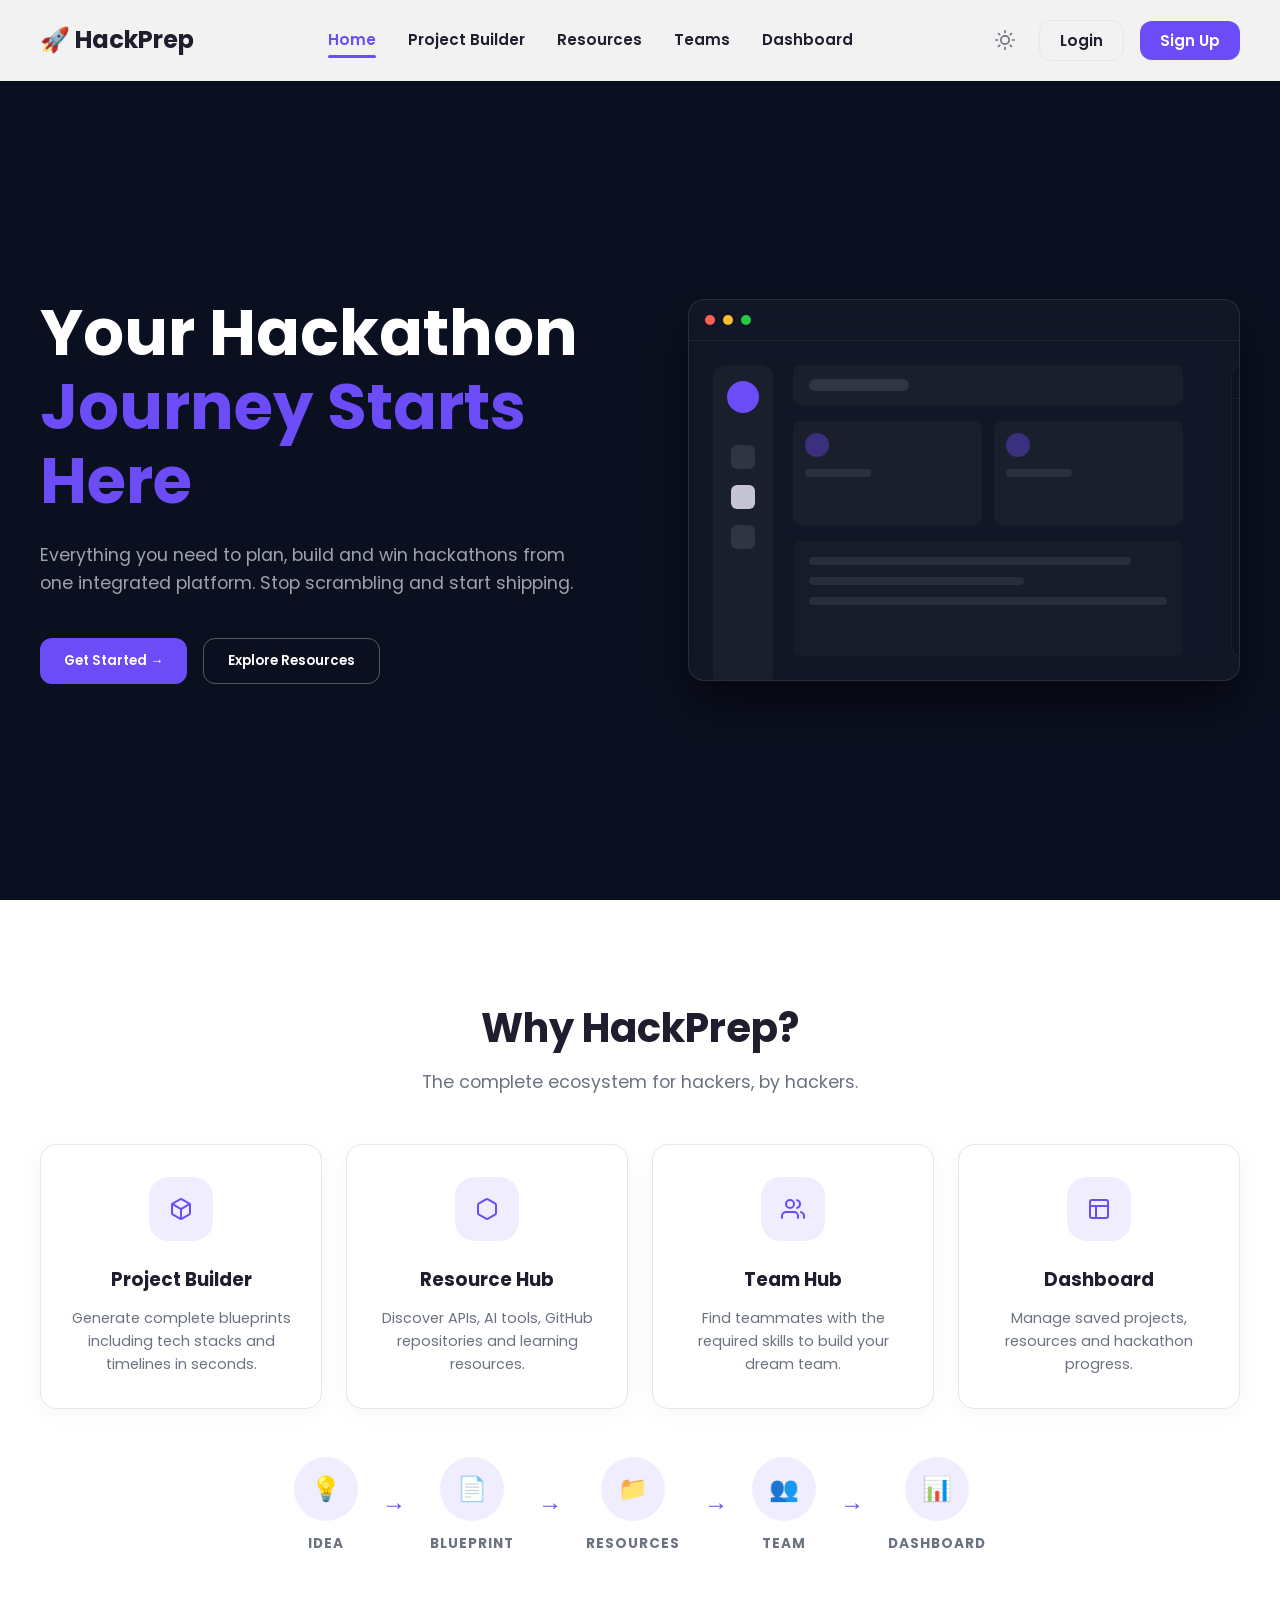
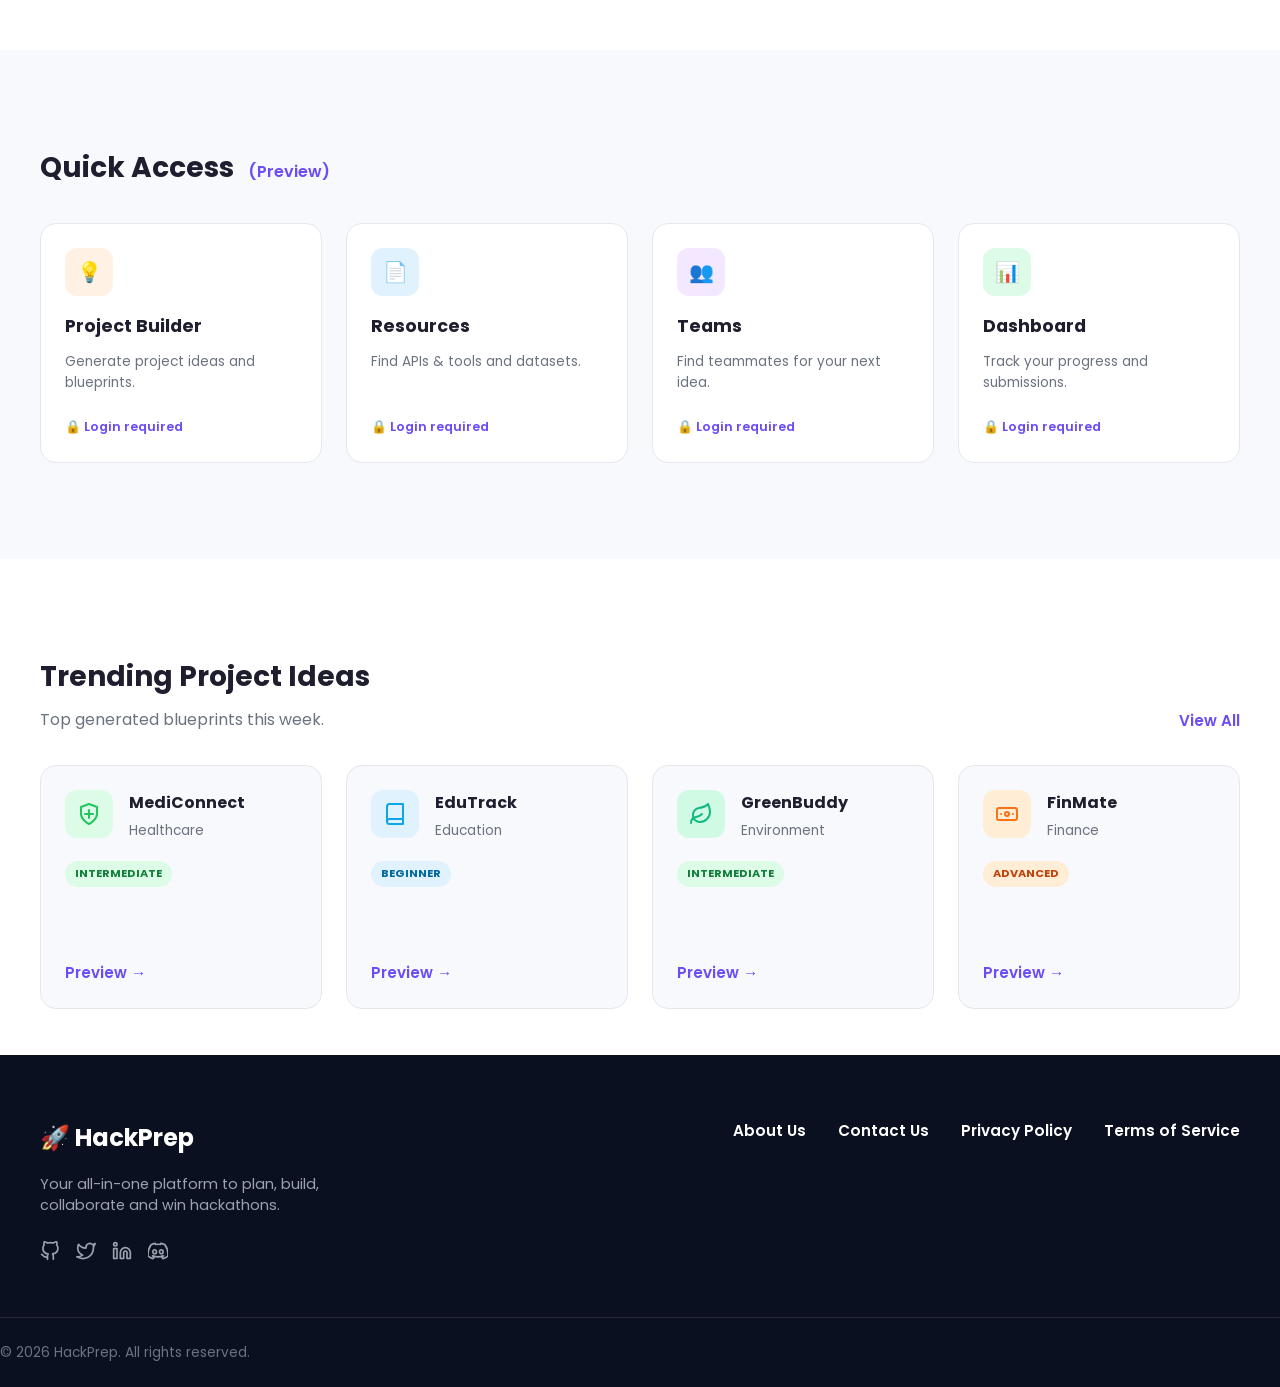
==== index.html @ 28a6d86f "restarting the hackprep project" ====
<!DOCTYPE html>
<html lang="en">
<head>
    <meta charset="UTF-8">
    <meta http-equiv="refresh" content="0; url=Home/home.html">
    <title>HackPrep Redirect</title>
    <script>
        window.location.href = "Home/home.html";
    </script>
</head>
<body>
    <p>Redirecting to <a href="Home/home.html">HackPrep Home</a>...</p>
</body>
</html>
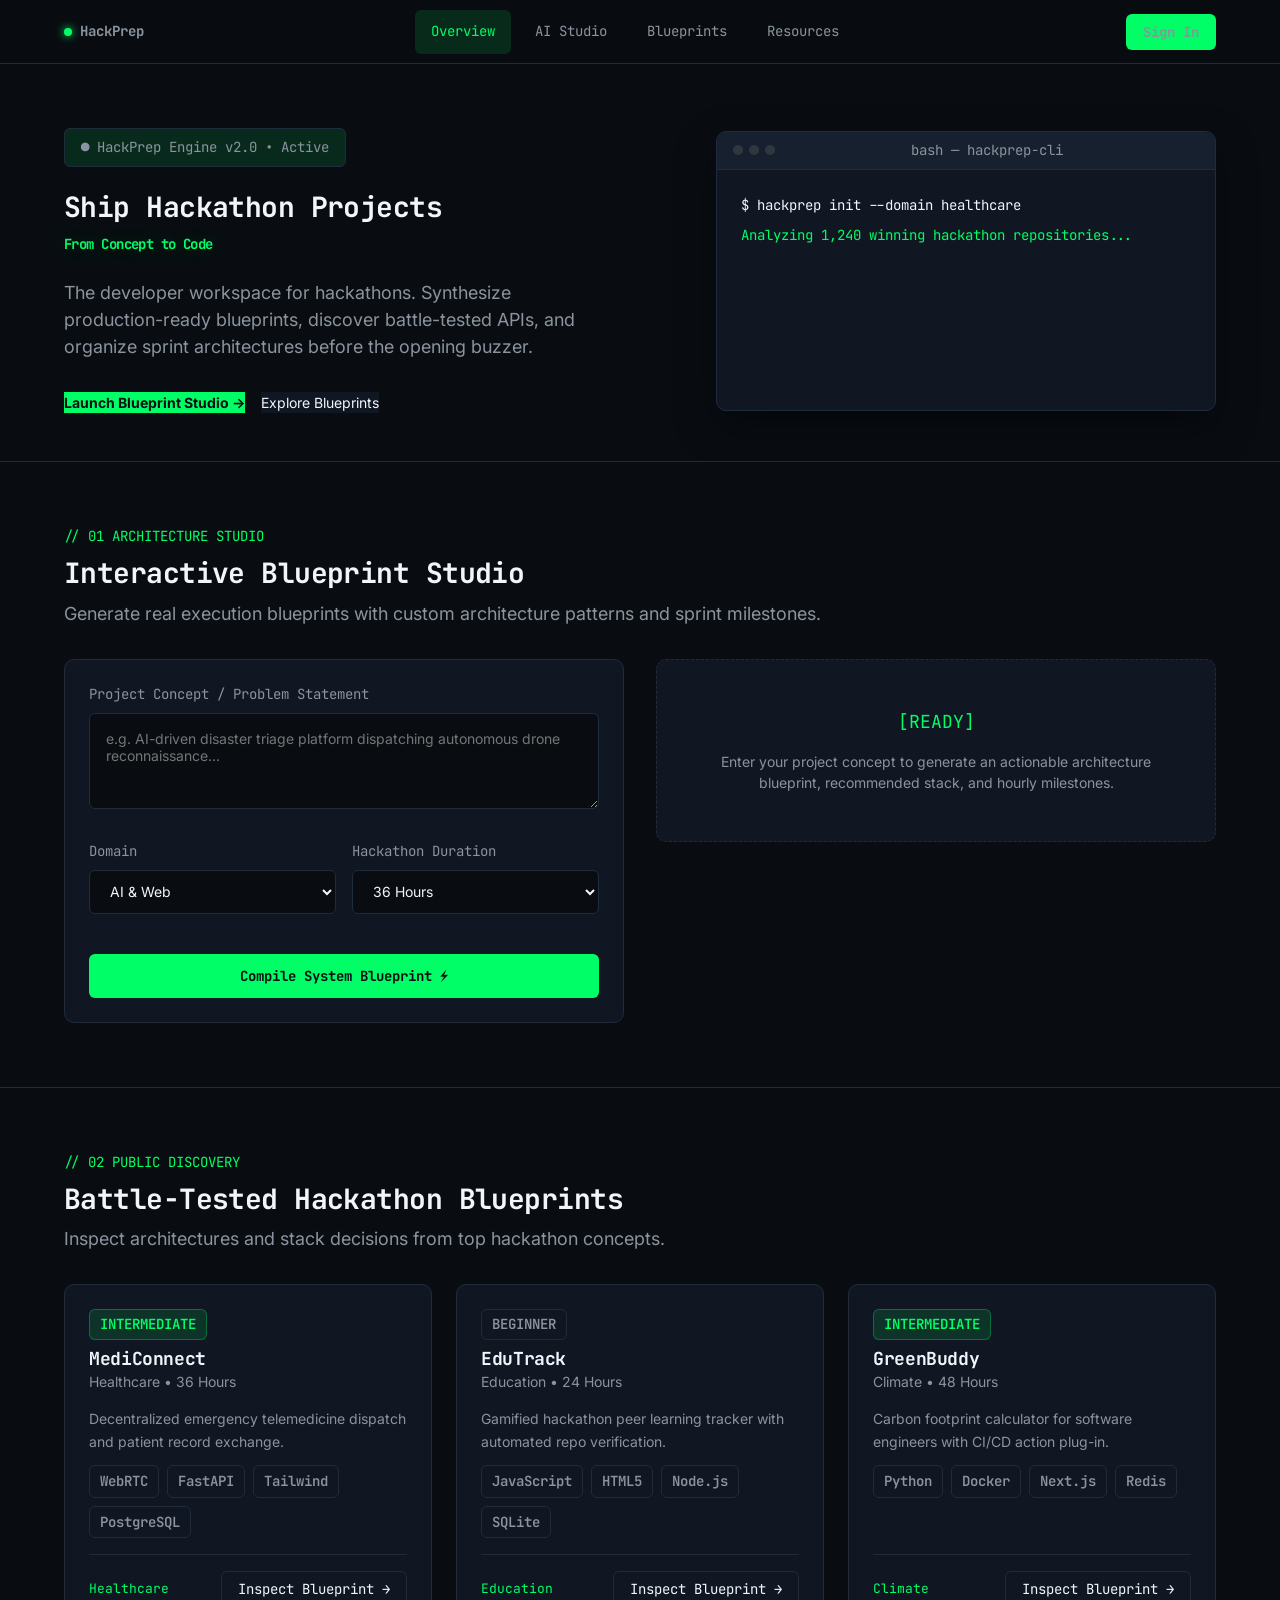
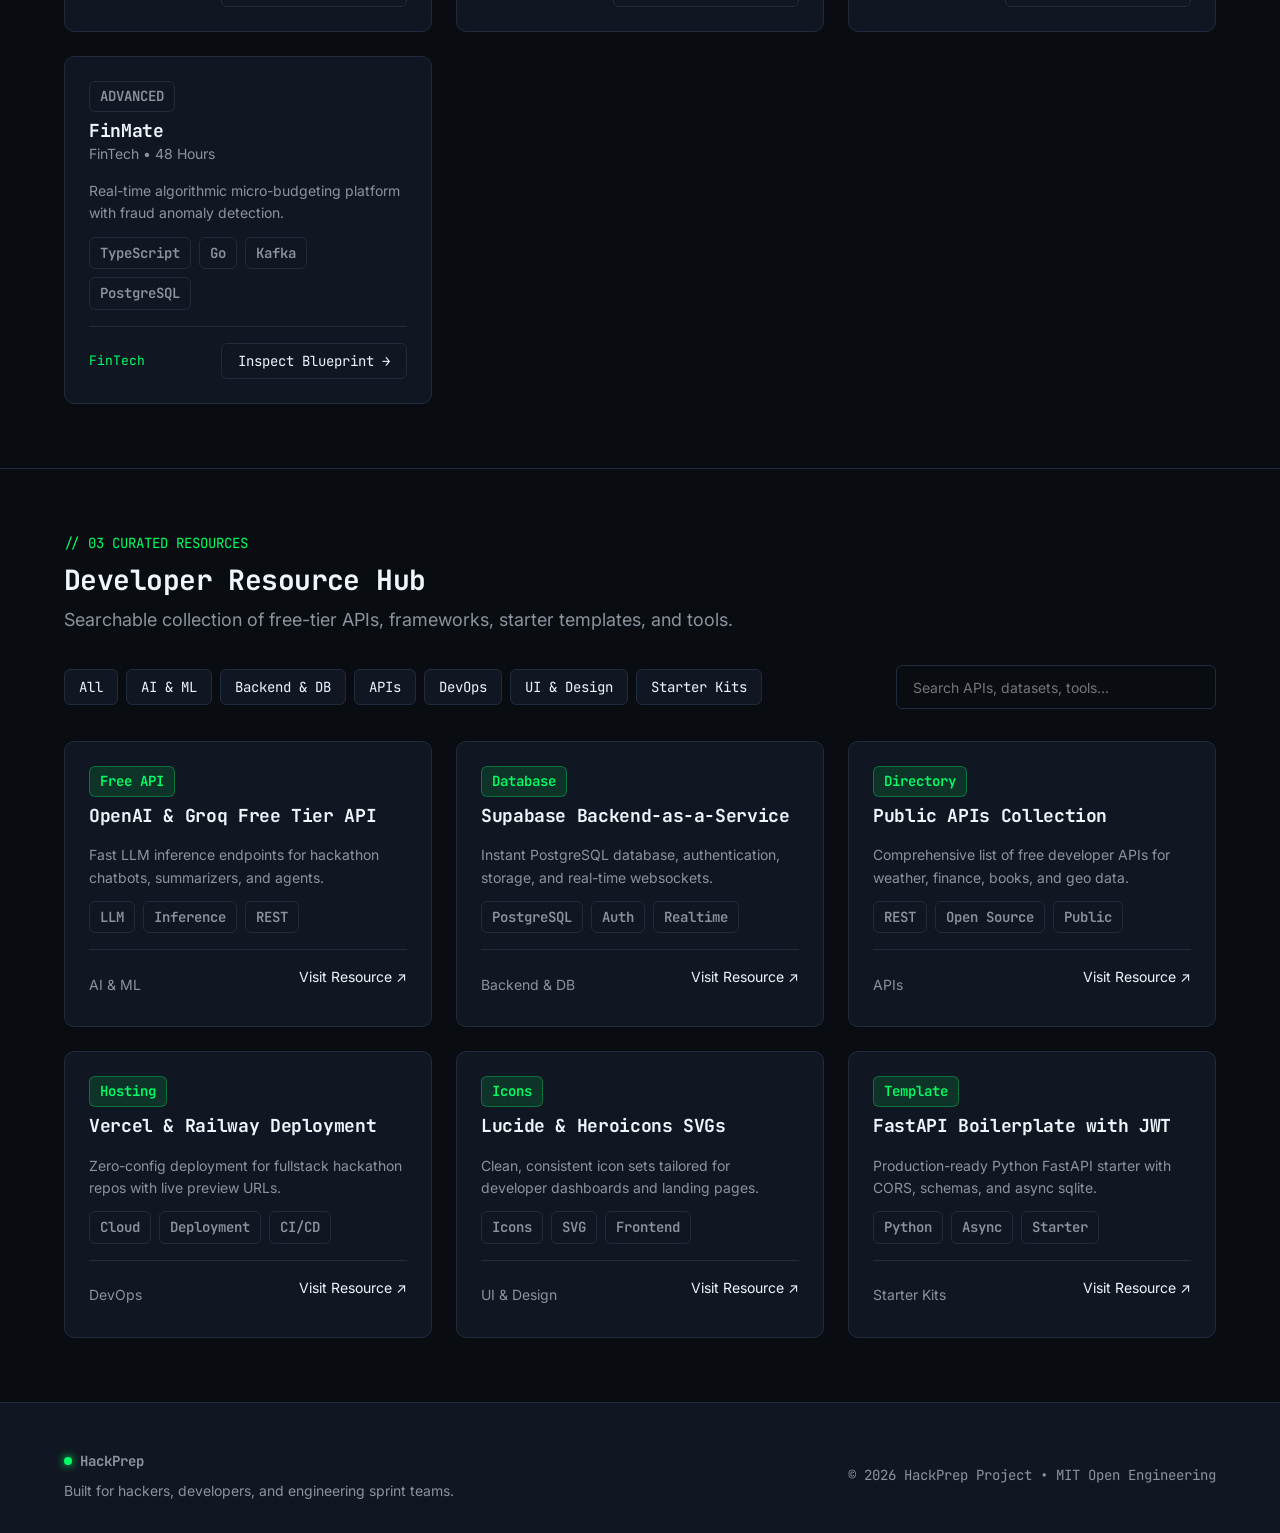
==== commit 76b18408: "feat: implement dark developer platform with blueprint studio, resources hub, and auth session" ====
--- a/index.html
+++ b/index.html
@@ -1,14 +1,236 @@
 <!DOCTYPE html>
 <html lang="en">
 <head>
-    <meta charset="UTF-8">
-    <meta http-equiv="refresh" content="0; url=Home/home.html">
-    <title>HackPrep Redirect</title>
-    <script>
-        window.location.href = "Home/home.html";
-    </script>
+  <meta charset="UTF-8">
+  <meta name="viewport" content="width=device-width, initial-scale=1.0">
+  <title>HackPrep — Developer Platform for Hackathon Engineering &amp; Blueprints</title>
+  <meta name="description" content="Developer-focused hackathon platform. Generate system blueprints, discover curated APIs and resources, and plan hackathon architectures with electric speed.">
+  <link rel="preconnect" href="https://fonts.googleapis.com">
+  <link rel="preconnect" href="https://fonts.gstatic.com" crossorigin>
+  <link href="https://fonts.googleapis.com/css2?family=Inter:wght@400;500;600&family=JetBrains+Mono:wght@400;500;700&display=swap" rel="stylesheet">
+  <link rel="stylesheet" href="css/main.css">
 </head>
 <body>
-    <p>Redirecting to <a href="Home/home.html">HackPrep Home</a>...</p>
+  <!-- Top Horizontal Navigation -->
+  <header>
+    <nav class="navbar" aria-label="Main Navigation">
+      <div class="container navbar-container">
+        <a href="#hero" class="navbar-brand" id="brandLogo">
+          <span class="brand-dot"></span>
+          <span>HackPrep</span>
+        </a>
+
+        <ul class="navbar-nav">
+          <li><a href="#hero" class="nav-link is-active" id="navHome">Overview</a></li>
+          <li><a href="#builder" class="nav-link" id="navBuilder">AI Studio</a></li>
+          <li><a href="#blueprints" class="nav-link" id="navProjects">Blueprints</a></li>
+          <li><a href="#resources" class="nav-link" id="navResources">Resources</a></li>
+        </ul>
+
+        <div class="navbar-actions" id="navbarAuthAction">
+          <!-- Auth action populated dynamically -->
+        </div>
+      </div>
+    </nav>
+  </header>
+
+  <main>
+    <!-- Developer Hero Section -->
+    <section id="hero" class="hero">
+      <div class="container hero-grid">
+        <div>
+          <div class="hero-tag">
+            <span>●</span>
+            <span>HackPrep Engine v2.0 • Active</span>
+          </div>
+          <h1 class="hero-heading">
+            Ship Hackathon Projects <br>
+            <span class="highlight">From Concept to Code</span>
+          </h1>
+          <p class="hero-description">
+            The developer workspace for hackathons. Synthesize production-ready blueprints, discover battle-tested APIs, and organize sprint architectures before the opening buzzer.
+          </p>
+          <div class="hero-actions">
+            <a href="#builder" class="btn-primary" id="heroStartBtn">Launch Blueprint Studio →</a>
+            <a href="#blueprints" class="btn-secondary" id="heroExploreBtn">Explore Blueprints</a>
+          </div>
+        </div>
+
+        <!-- Animated Developer Terminal -->
+        <div class="terminal-card" aria-label="Live System Terminal">
+          <div class="terminal-header">
+            <div class="terminal-dots">
+              <span class="terminal-dot"></span>
+              <span class="terminal-dot"></span>
+              <span class="terminal-dot"></span>
+            </div>
+            <span class="terminal-title">bash — hackprep-cli</span>
+            <span></span>
+          </div>
+          <div class="terminal-body" id="heroTerminalBody">
+            <!-- Terminal sequence rendered dynamically -->
+          </div>
+        </div>
+      </div>
+    </section>
+
+    <!-- Interactive AI Blueprint Studio -->
+    <section id="builder" class="section">
+      <div class="container">
+        <div class="section-header">
+          <span class="section-tag">// 01 ARCHITECTURE STUDIO</span>
+          <h2 class="section-title">Interactive Blueprint Studio</h2>
+          <p class="section-desc">Generate real execution blueprints with custom architecture patterns and sprint milestones.</p>
+        </div>
+
+        <div style="display: grid; grid-template-columns: repeat(auto-fit, minmax(320px, 1fr)); gap: var(--space-4);">
+          <!-- Input Form -->
+          <form id="builderForm" class="card">
+            <div class="form-group">
+              <label for="builderIdea" class="form-label">Project Concept / Problem Statement</label>
+              <textarea id="builderIdea" class="form-textarea" placeholder="e.g. AI-driven disaster triage platform dispatching autonomous drone reconnaissance..." required></textarea>
+            </div>
+
+            <div style="display: grid; grid-template-columns: 1fr 1fr; gap: var(--space-2);">
+              <div class="form-group">
+                <label for="builderDomain" class="form-label">Domain</label>
+                <select id="builderDomain" class="form-select">
+                  <option value="AI &amp; Web">AI &amp; Web</option>
+                  <option value="Healthcare">Healthcare</option>
+                  <option value="FinTech">FinTech</option>
+                  <option value="Climate">Climate</option>
+                  <option value="DevTools">DevTools</option>
+                </select>
+              </div>
+
+              <div class="form-group">
+                <label for="builderDuration" class="form-label">Hackathon Duration</label>
+                <select id="builderDuration" class="form-select">
+                  <option value="24 Hours">24 Hours</option>
+                  <option value="36 Hours" selected>36 Hours</option>
+                  <option value="48 Hours">48 Hours</option>
+                </select>
+              </div>
+            </div>
+
+            <button type="submit" class="btn-primary" id="builderSubmitBtn" style="margin-top: var(--space-1);">
+              Compile System Blueprint ⚡
+            </button>
+          </form>
+
+          <!-- Result Area -->
+          <div id="builderResultBox">
+            <div class="state-box">
+              <span style="font-family: var(--font-family-mono); color: var(--accent-green); font-size: 18px;">[READY]</span>
+              <p>Enter your project concept to generate an actionable architecture blueprint, recommended stack, and hourly milestones.</p>
+            </div>
+          </div>
+        </div>
+      </div>
+    </section>
+
+    <!-- Public Blueprint Directory -->
+    <section id="blueprints" class="section">
+      <div class="container">
+        <div class="section-header">
+          <span class="section-tag">// 02 PUBLIC DISCOVERY</span>
+          <h2 class="section-title">Battle-Tested Hackathon Blueprints</h2>
+          <p class="section-desc">Inspect architectures and stack decisions from top hackathon concepts.</p>
+        </div>
+
+        <div class="card-grid" id="blueprintsGrid">
+          <!-- Populated dynamically -->
+        </div>
+      </div>
+    </section>
+
+    <!-- Curated Dev Resources Explorer -->
+    <section id="resources" class="section">
+      <div class="container">
+        <div class="section-header">
+          <span class="section-tag">// 03 CURATED RESOURCES</span>
+          <h2 class="section-title">Developer Resource Hub</h2>
+          <p class="section-desc">Searchable collection of free-tier APIs, frameworks, starter templates, and tools.</p>
+        </div>
+
+        <div class="section-controls">
+          <div class="filter-group" id="resourceCategories">
+            <!-- Filter buttons populated dynamically -->
+          </div>
+          <input type="search" id="resourceSearchInput" class="form-input search-input" placeholder="Search APIs, datasets, tools...">
+        </div>
+
+        <div class="card-grid" id="resourcesGrid">
+          <!-- Populated dynamically -->
+        </div>
+      </div>
+    </section>
+  </main>
+
+  <!-- Site Footer -->
+  <footer class="footer">
+    <div class="container footer-content">
+      <div>
+        <a href="#hero" class="navbar-brand" style="margin-bottom: 8px;">
+          <span class="brand-dot"></span>
+          <span>HackPrep</span>
+        </a>
+        <p>Built for hackers, developers, and engineering sprint teams.</p>
+      </div>
+      <div>
+        <p style="font-family: var(--font-family-mono);">© 2026 HackPrep Project • MIT Open Engineering</p>
+      </div>
+    </div>
+  </footer>
+
+  <!-- Developer Auth Modal -->
+  <div class="modal-backdrop" id="authModal" role="dialog" aria-modal="true" aria-labelledby="authTitle">
+    <div class="modal-panel">
+      <div class="modal-header">
+        <h2 class="modal-title" id="authTitle">Developer Authentication</h2>
+        <button class="modal-close-btn" aria-label="Close dialog">✕</button>
+      </div>
+      <form id="authForm">
+        <div class="form-group">
+          <label for="authUsername" class="form-label">Developer Handle / GitHub Username</label>
+          <input type="text" id="authUsername" class="form-input" placeholder="octocat" required>
+        </div>
+        <div class="form-feedback" id="authFeedback"></div>
+        <button type="submit" class="btn-primary" style="width: 100%; margin-top: var(--space-2);">
+          Connect Workspace Session
+        </button>
+      </form>
+    </div>
+  </div>
+
+  <!-- Blueprint Inspection Modal -->
+  <div class="modal-backdrop" id="detailModal" role="dialog" aria-modal="true" aria-labelledby="modalDetailTitle">
+    <div class="modal-panel" style="max-width: 600px;">
+      <div class="modal-header">
+        <div>
+          <h2 class="modal-title" id="modalDetailTitle">Blueprint Specification</h2>
+          <span class="card-meta" id="modalDetailDomain" style="display: block; margin-top: 4px;"></span>
+        </div>
+        <button class="modal-close-btn" aria-label="Close dialog">✕</button>
+      </div>
+      <div>
+        <p id="modalDetailSummary" style="margin-bottom: var(--space-3); color: var(--text-primary);"></p>
+        <div style="margin-bottom: var(--space-3);">
+          <span style="font-family: var(--font-family-mono); color: var(--accent-green); display: block; margin-bottom: 4px;">Target Architecture:</span>
+          <code id="modalDetailArchitecture" style="background: var(--bg-surface-elevated); padding: 6px 12px; border-radius: 4px; display: block; font-size: 13px;"></code>
+        </div>
+        <div style="margin-bottom: var(--space-3);">
+          <span style="font-family: var(--font-family-mono); color: var(--text-muted); display: block; margin-bottom: 6px;">Recommended Stack:</span>
+          <div class="badge-group" id="modalDetailStack"></div>
+        </div>
+        <div>
+          <span style="font-family: var(--font-family-mono); color: var(--text-primary); display: block; margin-bottom: 6px;">Milestone Roadmap:</span>
+          <ul id="modalDetailMilestones" style="list-style: none; padding: 0;"></ul>
+        </div>
+      </div>
+    </div>
+  </div>
+
+  <script type="module" src="js/app.js"></script>
 </body>
 </html>
--- a/css/main.css
+++ b/css/main.css
@@ -0,0 +1,98 @@
+@import url("./tokens.css");
+@import url("./base.css");
+@import url("./components/navbar.css");
+@import url("./components/hero.css");
+@import url("./components/card.css");
+@import url("./components/modal.css");
+@import url("./components/badge.css");
+
+/* Section Layouts */
+.section {
+  padding: var(--space-8) 0;
+  border-top: 1px solid var(--border-subtle);
+}
+
+.section-header {
+  display: flex;
+  flex-direction: column;
+  gap: var(--space-1);
+  margin-bottom: var(--space-4);
+}
+
+.section-tag {
+  color: var(--accent-green);
+  font-family: var(--font-family-mono);
+  font-size: var(--font-size-sm);
+}
+
+.section-title {
+  font-size: var(--font-size-lg);
+  color: var(--text-primary);
+}
+
+.section-desc {
+  font-size: var(--font-size-md);
+  color: var(--text-muted);
+}
+
+.section-controls {
+  display: flex;
+  flex-wrap: wrap;
+  gap: var(--space-2);
+  margin-bottom: var(--space-3);
+  align-items: center;
+  justify-content: space-between;
+}
+
+.filter-group {
+  display: flex;
+  flex-wrap: wrap;
+  gap: var(--space-1);
+}
+
+.search-input {
+  max-width: 320px;
+  width: 100%;
+}
+
+/* State Views: Loading, Error, Empty */
+.state-box {
+  background-color: var(--bg-surface);
+  border: 1px dashed var(--border-subtle);
+  border-radius: var(--radius-md);
+  padding: var(--space-6);
+  text-align: center;
+  display: flex;
+  flex-direction: column;
+  align-items: center;
+  justify-content: center;
+  gap: var(--space-2);
+}
+
+.state-box.is-loading .spinner {
+  width: 32px;
+  height: 32px;
+  border: 3px solid var(--border-subtle);
+  border-top-color: var(--accent-green);
+  border-radius: 50%;
+  animation: spin 800ms linear infinite;
+}
+
+@keyframes spin {
+  to { transform: rotate(360deg); }
+}
+
+.footer {
+  margin-top: auto;
+  border-top: 1px solid var(--border-subtle);
+  padding: var(--space-6) 0 var(--space-4);
+  background-color: var(--bg-surface);
+}
+
+.footer-content {
+  display: flex;
+  justify-content: space-between;
+  align-items: center;
+  flex-wrap: wrap;
+  gap: var(--space-3);
+}
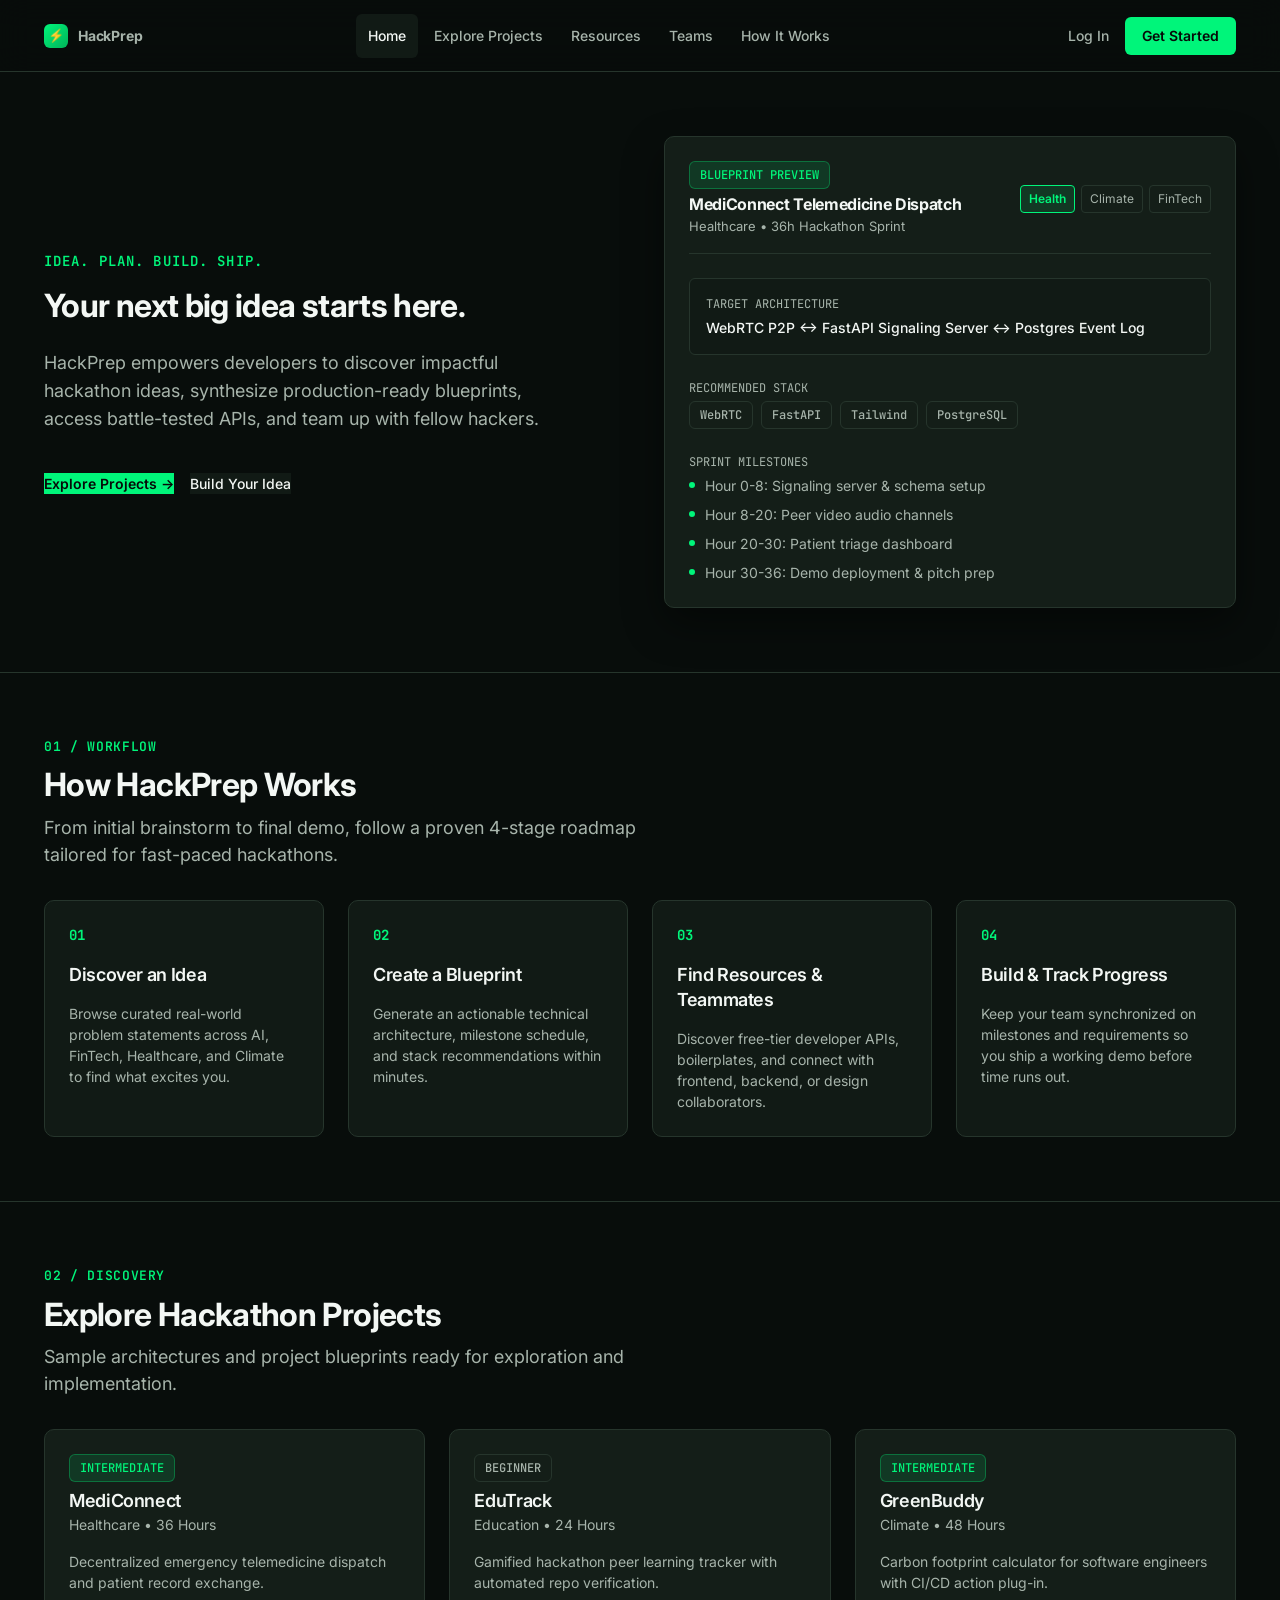
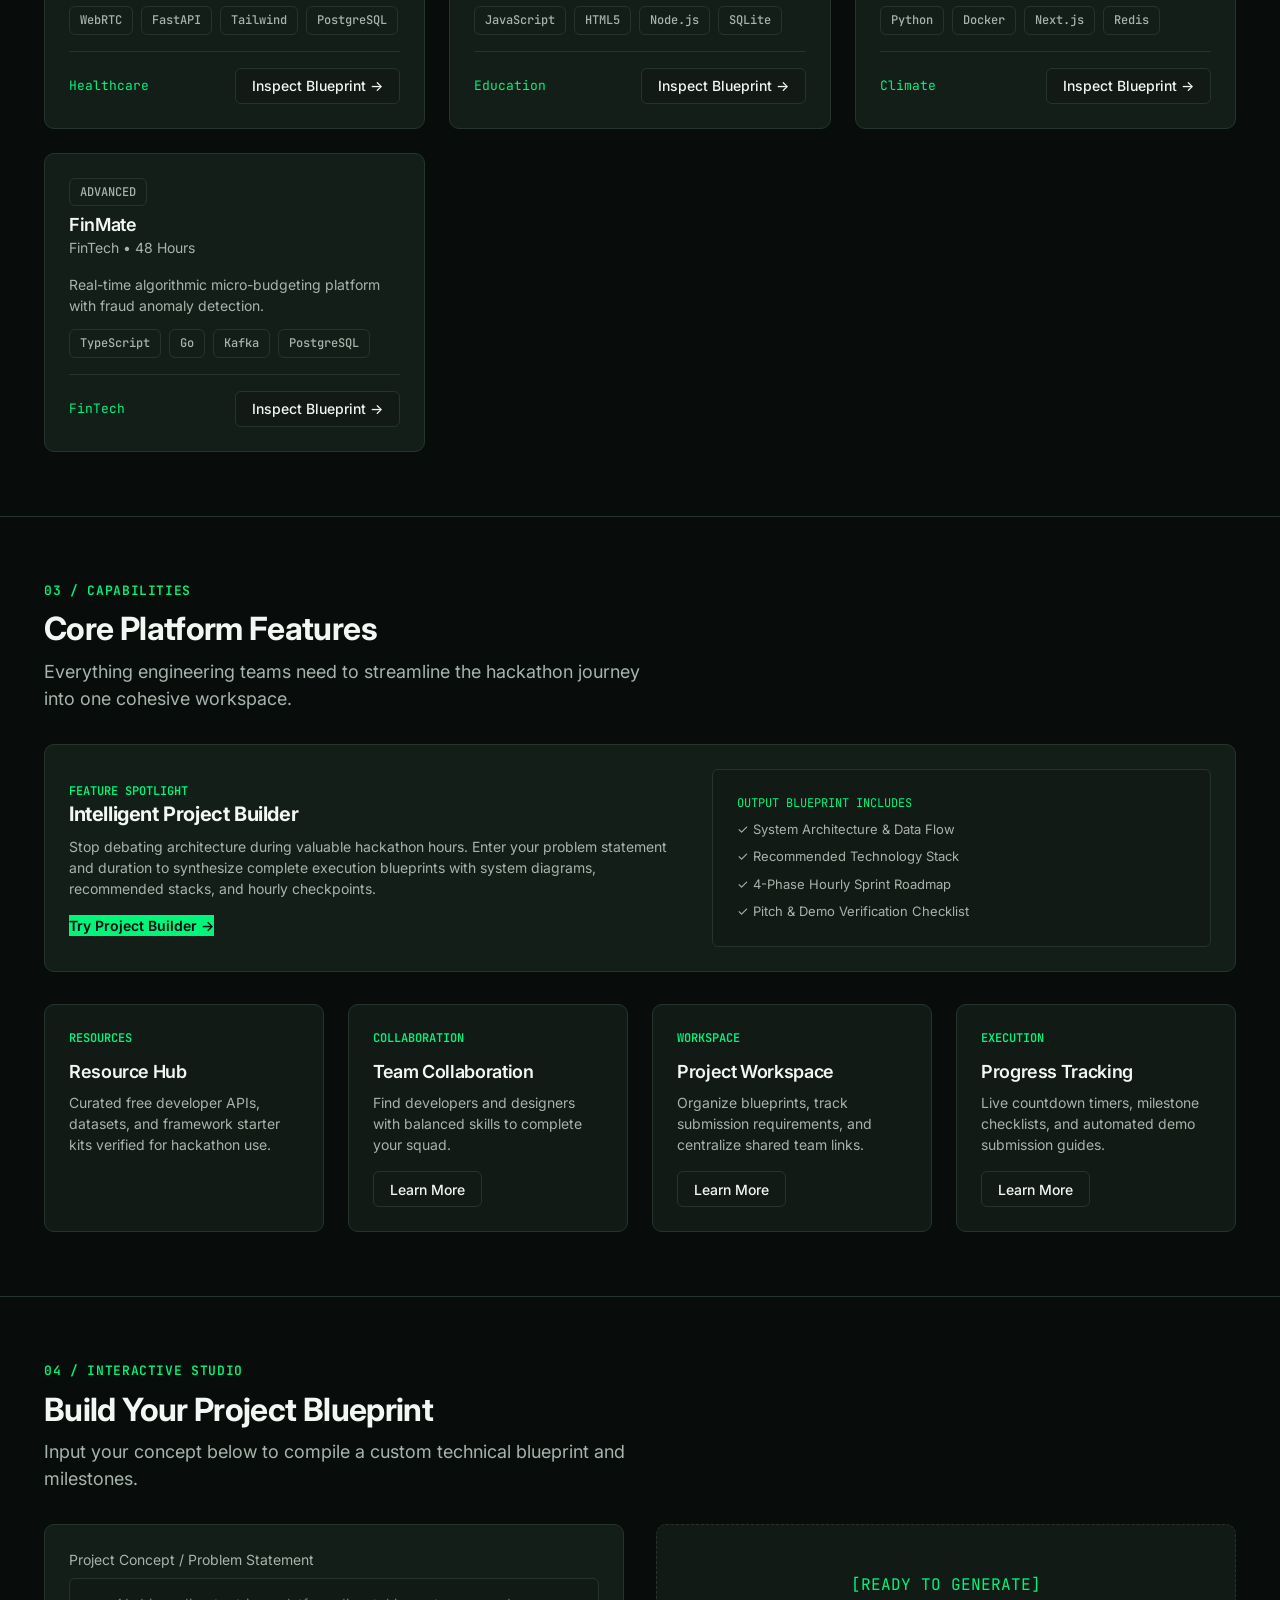
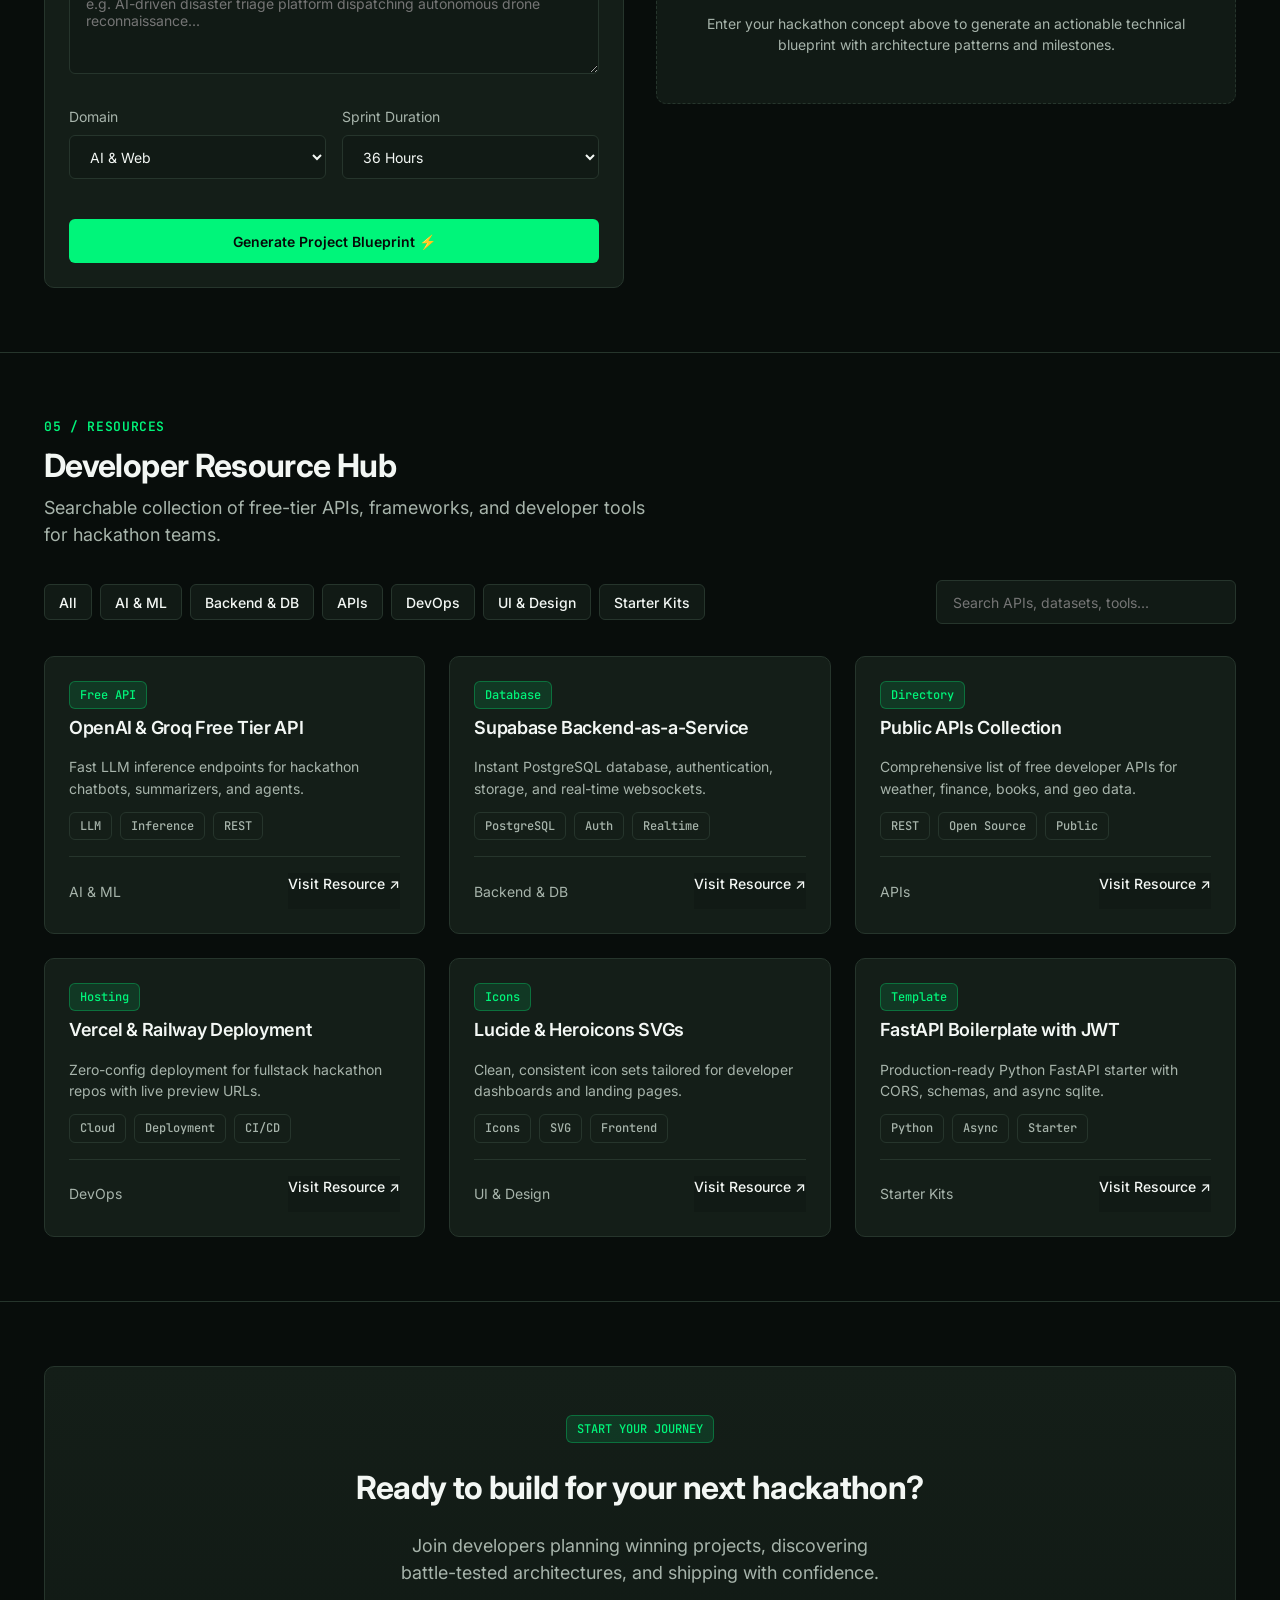
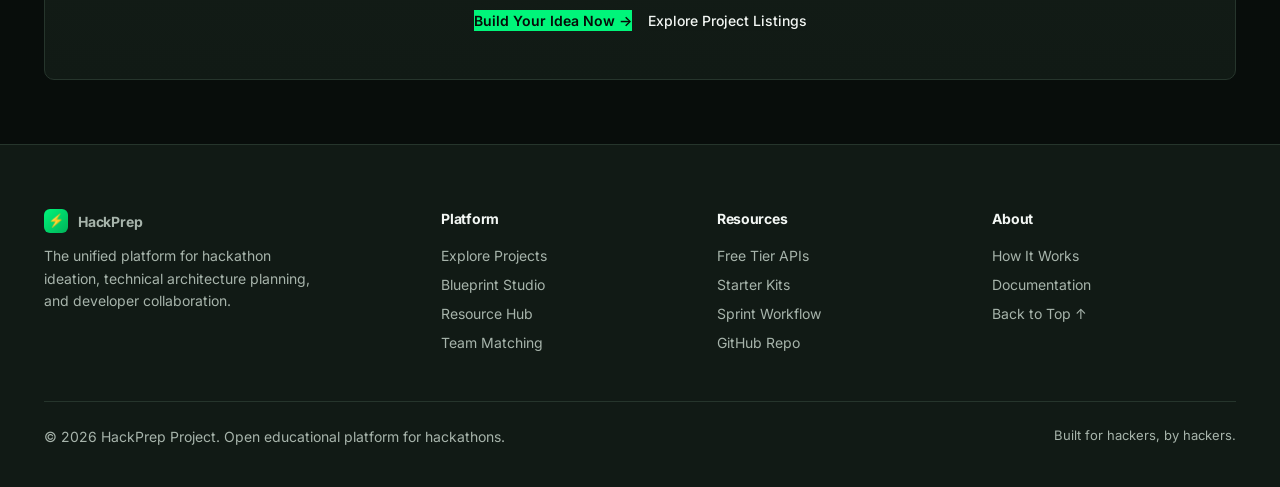
==== commit 6f29a87d: "feat: complete homepage visual redesign with modern SaaS aesthetics, hero blueprint preview, and res" ====
--- a/index.html
+++ b/index.html
@@ -3,84 +3,221 @@
 <head>
   <meta charset="UTF-8">
   <meta name="viewport" content="width=device-width, initial-scale=1.0">
-  <title>HackPrep — Developer Platform for Hackathon Engineering &amp; Blueprints</title>
-  <meta name="description" content="Developer-focused hackathon platform. Generate system blueprints, discover curated APIs and resources, and plan hackathon architectures with electric speed.">
+  <title>HackPrep — Build Smarter, Collaborate Better, Win Hackathons</title>
+  <meta name="description" content="Discover winning project ideas, generate structured technical blueprints, find curated developer resources, and build balanced hackathon teams.">
   <link rel="preconnect" href="https://fonts.googleapis.com">
   <link rel="preconnect" href="https://fonts.gstatic.com" crossorigin>
-  <link href="https://fonts.googleapis.com/css2?family=Inter:wght@400;500;600&family=JetBrains+Mono:wght@400;500;700&display=swap" rel="stylesheet">
+  <link href="https://fonts.googleapis.com/css2?family=Inter:wght@400;500;600;700&family=JetBrains+Mono:wght@400;500;600&display=swap" rel="stylesheet">
   <link rel="stylesheet" href="css/main.css">
 </head>
 <body>
-  <!-- Top Horizontal Navigation -->
+  <!-- Header & Navigation -->
   <header>
-    <nav class="navbar" aria-label="Main Navigation">
+    <nav class="navbar" aria-label="Primary Navigation">
       <div class="container navbar-container">
         <a href="#hero" class="navbar-brand" id="brandLogo">
-          <span class="brand-dot"></span>
+          <span class="brand-icon">⚡</span>
           <span>HackPrep</span>
         </a>
 
-        <ul class="navbar-nav">
-          <li><a href="#hero" class="nav-link is-active" id="navHome">Overview</a></li>
-          <li><a href="#builder" class="nav-link" id="navBuilder">AI Studio</a></li>
-          <li><a href="#blueprints" class="nav-link" id="navProjects">Blueprints</a></li>
+        <ul class="navbar-nav" id="navbarList">
+          <li><a href="#hero" class="nav-link is-active" id="navHome">Home</a></li>
+          <li><a href="#projects" class="nav-link" id="navProjects">Explore Projects</a></li>
           <li><a href="#resources" class="nav-link" id="navResources">Resources</a></li>
+          <li><a href="#teams" class="nav-link" id="navTeams">Teams</a></li>
+          <li><a href="#how-it-works" class="nav-link" id="navHowItWorks">How It Works</a></li>
         </ul>
 
-        <div class="navbar-actions" id="navbarAuthAction">
-          <!-- Auth action populated dynamically -->
+        <div class="navbar-actions">
+          <div id="navbarAuthAction">
+            <!-- Dynamic Login & Get Started Buttons -->
+          </div>
+          <button class="navbar-toggle" id="navbarToggleBtn" aria-label="Toggle Navigation Menu">
+            ☰
+          </button>
         </div>
       </div>
     </nav>
   </header>
 
   <main>
-    <!-- Developer Hero Section -->
+    <!-- Hero Section -->
     <section id="hero" class="hero">
       <div class="container hero-grid">
         <div>
-          <div class="hero-tag">
-            <span>●</span>
-            <span>HackPrep Engine v2.0 • Active</span>
-          </div>
-          <h1 class="hero-heading">
-            Ship Hackathon Projects <br>
-            <span class="highlight">From Concept to Code</span>
-          </h1>
+          <span class="hero-eyebrow">IDEA. PLAN. BUILD. SHIP.</span>
+          <h1 class="hero-heading">Your next big idea starts here.</h1>
           <p class="hero-description">
-            The developer workspace for hackathons. Synthesize production-ready blueprints, discover battle-tested APIs, and organize sprint architectures before the opening buzzer.
+            HackPrep empowers developers to discover impactful hackathon ideas, synthesize production-ready blueprints, access battle-tested APIs, and team up with fellow hackers.
           </p>
-          <div class="hero-actions">
-            <a href="#builder" class="btn-primary" id="heroStartBtn">Launch Blueprint Studio →</a>
-            <a href="#blueprints" class="btn-secondary" id="heroExploreBtn">Explore Blueprints</a>
-          </div>
-        </div>
-
-        <!-- Animated Developer Terminal -->
-        <div class="terminal-card" aria-label="Live System Terminal">
-          <div class="terminal-header">
-            <div class="terminal-dots">
-              <span class="terminal-dot"></span>
-              <span class="terminal-dot"></span>
-              <span class="terminal-dot"></span>
-            </div>
-            <span class="terminal-title">bash — hackprep-cli</span>
-            <span></span>
-          </div>
-          <div class="terminal-body" id="heroTerminalBody">
-            <!-- Terminal sequence rendered dynamically -->
-          </div>
-        </div>
-      </div>
-    </section>
-
-    <!-- Interactive AI Blueprint Studio -->
+          <div class="hero-cta-group">
+            <a href="#projects" class="btn-primary" id="heroExploreBtn">Explore Projects →</a>
+            <a href="#builder" class="btn-secondary" id="heroBuildBtn">Build Your Idea</a>
+          </div>
+        </div>
+
+        <!-- Live Product Blueprint Preview -->
+        <div class="blueprint-preview-card" id="heroBlueprintPreview" aria-label="Live Project Blueprint Preview">
+          <div class="preview-top-bar">
+            <div>
+              <span class="badge badge-green" style="margin-bottom: 4px;">BLUEPRINT PREVIEW</span>
+              <h3 id="heroPreviewTitle" style="font-size: 16px;">MediConnect Telemedicine Dispatch</h3>
+              <span id="heroPreviewMeta" style="font-size: 13px; color: var(--text-muted);">Healthcare • 36h Sprint</span>
+            </div>
+            <div class="preview-pill-nav">
+              <button class="preview-tab is-active" data-domain="healthcare">Health</button>
+              <button class="preview-tab" data-domain="climate">Climate</button>
+              <button class="preview-tab" data-domain="fintech">FinTech</button>
+            </div>
+          </div>
+
+          <div class="preview-spec-box">
+            <span class="preview-spec-label">TARGET ARCHITECTURE</span>
+            <div class="preview-spec-value" id="heroPreviewArch">
+              WebRTC P2P &lt;-&gt; FastAPI Signaling Server &lt;-&gt; Postgres Event Log
+            </div>
+          </div>
+
+          <div>
+            <span class="preview-spec-label">RECOMMENDED STACK</span>
+            <div class="badge-group" id="heroPreviewStack">
+              <!-- Rendered dynamically -->
+            </div>
+          </div>
+
+          <div>
+            <span class="preview-spec-label">SPRINT MILESTONES</span>
+            <div class="preview-timeline" id="heroPreviewTimeline">
+              <!-- Rendered dynamically -->
+            </div>
+          </div>
+        </div>
+      </div>
+    </section>
+
+    <!-- How It Works Section -->
+    <section id="how-it-works" class="section">
+      <div class="container">
+        <div class="section-header">
+          <span class="section-tag">01 / WORKFLOW</span>
+          <h2 class="section-title">How HackPrep Works</h2>
+          <p class="section-desc">From initial brainstorm to final demo, follow a proven 4-stage roadmap tailored for fast-paced hackathons.</p>
+        </div>
+
+        <div class="steps-grid">
+          <div class="step-card">
+            <span class="step-num">01</span>
+            <h3 class="step-title">Discover an Idea</h3>
+            <p>Browse curated real-world problem statements across AI, FinTech, Healthcare, and Climate to find what excites you.</p>
+          </div>
+          <div class="step-card">
+            <span class="step-num">02</span>
+            <h3 class="step-title">Create a Blueprint</h3>
+            <p>Generate an actionable technical architecture, milestone schedule, and stack recommendations within minutes.</p>
+          </div>
+          <div class="step-card">
+            <span class="step-num">03</span>
+            <h3 class="step-title">Find Resources &amp; Teammates</h3>
+            <p>Discover free-tier developer APIs, boilerplates, and connect with frontend, backend, or design collaborators.</p>
+          </div>
+          <div class="step-card">
+            <span class="step-num">04</span>
+            <h3 class="step-title">Build &amp; Track Progress</h3>
+            <p>Keep your team synchronized on milestones and requirements so you ship a working demo before time runs out.</p>
+          </div>
+        </div>
+      </div>
+    </section>
+
+    <!-- Project Discovery Section -->
+    <section id="projects" class="section">
+      <div class="container">
+        <div class="section-header">
+          <span class="section-tag">02 / DISCOVERY</span>
+          <h2 class="section-title">Explore Hackathon Projects</h2>
+          <p class="section-desc">Sample architectures and project blueprints ready for exploration and implementation.</p>
+        </div>
+
+        <div class="card-grid" id="blueprintsGrid">
+          <!-- Populated dynamically with sample project listings -->
+        </div>
+      </div>
+    </section>
+
+    <!-- Core Features Section -->
+    <section id="features" class="section">
+      <div class="container">
+        <div class="section-header">
+          <span class="section-tag">03 / CAPABILITIES</span>
+          <h2 class="section-title">Core Platform Features</h2>
+          <p class="section-desc">Everything engineering teams need to streamline the hackathon journey into one cohesive workspace.</p>
+        </div>
+
+        <div class="features-container">
+          <!-- Spotlight: Project Builder -->
+          <div class="feature-spotlight">
+            <div>
+              <span class="feature-badge">FEATURE SPOTLIGHT</span>
+              <h3 style="font-size: 20px; margin-bottom: 8px;">Intelligent Project Builder</h3>
+              <p style="margin-bottom: 16px;">
+                Stop debating architecture during valuable hackathon hours. Enter your problem statement and duration to synthesize complete execution blueprints with system diagrams, recommended stacks, and hourly checkpoints.
+              </p>
+              <a href="#builder" class="btn-primary" style="display: inline-flex;">Try Project Builder →</a>
+            </div>
+            <div style="background-color: var(--bg-surface); border: 1px solid var(--border-subtle); border-radius: var(--radius-sm); padding: var(--space-3);">
+              <span style="font-family: var(--font-family-mono); font-size: 12px; color: var(--accent-green); display: block; margin-bottom: 8px;">OUTPUT BLUEPRINT INCLUDES</span>
+              <ul style="list-style: none; display: flex; flex-direction: column; gap: 8px; font-size: 13px; color: var(--text-muted);">
+                <li>✓ System Architecture &amp; Data Flow</li>
+                <li>✓ Recommended Technology Stack</li>
+                <li>✓ 4-Phase Hourly Sprint Roadmap</li>
+                <li>✓ Pitch &amp; Demo Verification Checklist</li>
+              </ul>
+            </div>
+          </div>
+
+          <!-- Feature Grid: 4 Supporting Modules -->
+          <div class="features-subgrid">
+            <div class="feature-item">
+              <span class="feature-badge">RESOURCES</span>
+              <h3 class="step-title">Resource Hub</h3>
+              <p>Curated free developer APIs, datasets, and framework starter kits verified for hackathon use.</p>
+            </div>
+            <div class="feature-item">
+              <span class="feature-badge">COLLABORATION</span>
+              <h3 class="step-title">Team Collaboration</h3>
+              <p>Find developers and designers with balanced skills to complete your squad.</p>
+              <button class="btn-secondary" data-notice-feature="Team Collaboration" style="margin-top: 8px; align-self: flex-start; min-height: 36px;">
+                Learn More
+              </button>
+            </div>
+            <div class="feature-item">
+              <span class="feature-badge">WORKSPACE</span>
+              <h3 class="step-title">Project Workspace</h3>
+              <p>Organize blueprints, track submission requirements, and centralize shared team links.</p>
+              <button class="btn-secondary" data-notice-feature="Project Workspace" style="margin-top: 8px; align-self: flex-start; min-height: 36px;">
+                Learn More
+              </button>
+            </div>
+            <div class="feature-item">
+              <span class="feature-badge">EXECUTION</span>
+              <h3 class="step-title">Progress Tracking</h3>
+              <p>Live countdown timers, milestone checklists, and automated demo submission guides.</p>
+              <button class="btn-secondary" data-notice-feature="Progress Tracking" style="margin-top: 8px; align-self: flex-start; min-height: 36px;">
+                Learn More
+              </button>
+            </div>
+          </div>
+        </div>
+      </div>
+    </section>
+
+    <!-- Interactive Blueprint Builder Section -->
     <section id="builder" class="section">
       <div class="container">
         <div class="section-header">
-          <span class="section-tag">// 01 ARCHITECTURE STUDIO</span>
-          <h2 class="section-title">Interactive Blueprint Studio</h2>
-          <p class="section-desc">Generate real execution blueprints with custom architecture patterns and sprint milestones.</p>
+          <span class="section-tag">04 / INTERACTIVE STUDIO</span>
+          <h2 class="section-title">Build Your Project Blueprint</h2>
+          <p class="section-desc">Input your concept below to compile a custom technical blueprint and milestones.</p>
         </div>
 
         <div style="display: grid; grid-template-columns: repeat(auto-fit, minmax(320px, 1fr)); gap: var(--space-4);">
@@ -104,7 +241,7 @@
               </div>
 
               <div class="form-group">
-                <label for="builderDuration" class="form-label">Hackathon Duration</label>
+                <label for="builderDuration" class="form-label">Sprint Duration</label>
                 <select id="builderDuration" class="form-select">
                   <option value="24 Hours">24 Hours</option>
                   <option value="36 Hours" selected>36 Hours</option>
@@ -114,43 +251,28 @@
             </div>
 
             <button type="submit" class="btn-primary" id="builderSubmitBtn" style="margin-top: var(--space-1);">
-              Compile System Blueprint ⚡
+              Generate Project Blueprint ⚡
             </button>
           </form>
 
-          <!-- Result Area -->
+          <!-- Result Container -->
           <div id="builderResultBox">
             <div class="state-box">
-              <span style="font-family: var(--font-family-mono); color: var(--accent-green); font-size: 18px;">[READY]</span>
-              <p>Enter your project concept to generate an actionable architecture blueprint, recommended stack, and hourly milestones.</p>
-            </div>
-          </div>
-        </div>
-      </div>
-    </section>
-
-    <!-- Public Blueprint Directory -->
-    <section id="blueprints" class="section">
+              <span style="font-family: var(--font-family-mono); color: var(--accent-green); font-size: 16px;">[READY TO GENERATE]</span>
+              <p>Enter your hackathon concept above to generate an actionable technical blueprint with architecture patterns and milestones.</p>
+            </div>
+          </div>
+        </div>
+      </div>
+    </section>
+
+    <!-- Developer Resource Hub Preview -->
+    <section id="resources" class="section">
       <div class="container">
         <div class="section-header">
-          <span class="section-tag">// 02 PUBLIC DISCOVERY</span>
-          <h2 class="section-title">Battle-Tested Hackathon Blueprints</h2>
-          <p class="section-desc">Inspect architectures and stack decisions from top hackathon concepts.</p>
-        </div>
-
-        <div class="card-grid" id="blueprintsGrid">
-          <!-- Populated dynamically -->
-        </div>
-      </div>
-    </section>
-
-    <!-- Curated Dev Resources Explorer -->
-    <section id="resources" class="section">
-      <div class="container">
-        <div class="section-header">
-          <span class="section-tag">// 03 CURATED RESOURCES</span>
+          <span class="section-tag">05 / RESOURCES</span>
           <h2 class="section-title">Developer Resource Hub</h2>
-          <p class="section-desc">Searchable collection of free-tier APIs, frameworks, starter templates, and tools.</p>
+          <p class="section-desc">Searchable collection of free-tier APIs, frameworks, and developer tools for hackathon teams.</p>
         </div>
 
         <div class="section-controls">
@@ -165,20 +287,70 @@
         </div>
       </div>
     </section>
+
+    <!-- Final Call to Action -->
+    <section id="cta" class="section">
+      <div class="container">
+        <div class="cta-banner">
+          <span class="badge badge-green">START YOUR JOURNEY</span>
+          <h2>Ready to build for your next hackathon?</h2>
+          <p>Join developers planning winning projects, discovering battle-tested architectures, and shipping with confidence.</p>
+          <div class="hero-cta-group">
+            <a href="#builder" class="btn-primary">Build Your Idea Now →</a>
+            <a href="#projects" class="btn-secondary">Explore Project Listings</a>
+          </div>
+        </div>
+      </div>
+    </section>
   </main>
 
   <!-- Site Footer -->
   <footer class="footer">
-    <div class="container footer-content">
-      <div>
-        <a href="#hero" class="navbar-brand" style="margin-bottom: 8px;">
-          <span class="brand-dot"></span>
-          <span>HackPrep</span>
-        </a>
-        <p>Built for hackers, developers, and engineering sprint teams.</p>
-      </div>
-      <div>
-        <p style="font-family: var(--font-family-mono);">© 2026 HackPrep Project • MIT Open Engineering</p>
+    <div class="container">
+      <div class="footer-grid">
+        <div class="footer-col">
+          <a href="#hero" class="navbar-brand" style="margin-bottom: 12px;">
+            <span class="brand-icon">⚡</span>
+            <span>HackPrep</span>
+          </a>
+          <p style="max-width: 280px; line-height: 1.6;">
+            The unified platform for hackathon ideation, technical architecture planning, and developer collaboration.
+          </p>
+        </div>
+
+        <div class="footer-col">
+          <h3>Platform</h3>
+          <ul class="footer-links">
+            <li><a href="#projects">Explore Projects</a></li>
+            <li><a href="#builder">Blueprint Studio</a></li>
+            <li><a href="#resources">Resource Hub</a></li>
+            <li><a href="#teams" data-notice-feature="Team Hub">Team Matching</a></li>
+          </ul>
+        </div>
+
+        <div class="footer-col">
+          <h3>Resources</h3>
+          <ul class="footer-links">
+            <li><a href="#resources">Free Tier APIs</a></li>
+            <li><a href="#resources">Starter Kits</a></li>
+            <li><a href="#how-it-works">Sprint Workflow</a></li>
+            <li><a href="https://github.com/salonisingh111/HackPrep-Project" target="_blank" rel="noopener noreferrer">GitHub Repo</a></li>
+          </ul>
+        </div>
+
+        <div class="footer-col">
+          <h3>About</h3>
+          <ul class="footer-links">
+            <li><a href="#how-it-works">How It Works</a></li>
+            <li><a href="https://github.com/salonisingh111/HackPrep-Project" target="_blank" rel="noopener noreferrer">Documentation</a></li>
+            <li><a href="#hero">Back to Top ↑</a></li>
+          </ul>
+        </div>
+      </div>
+
+      <div class="footer-bottom">
+        <p>© 2026 HackPrep Project. Open educational platform for hackathons.</p>
+        <p style="color: var(--text-muted); font-size: 13px;">Built for hackers, by hackers.</p>
       </div>
     </div>
   </footer>
@@ -192,12 +364,12 @@
       </div>
       <form id="authForm">
         <div class="form-group">
-          <label for="authUsername" class="form-label">Developer Handle / GitHub Username</label>
-          <input type="text" id="authUsername" class="form-input" placeholder="octocat" required>
+          <label for="authUsername" class="form-label">Developer Handle / Username</label>
+          <input type="text" id="authUsername" class="form-input" placeholder="e.g. alex_dev" required>
         </div>
         <div class="form-feedback" id="authFeedback"></div>
         <button type="submit" class="btn-primary" style="width: 100%; margin-top: var(--space-2);">
-          Connect Workspace Session
+          Connect Session
         </button>
       </form>
     </div>
@@ -216,18 +388,32 @@
       <div>
         <p id="modalDetailSummary" style="margin-bottom: var(--space-3); color: var(--text-primary);"></p>
         <div style="margin-bottom: var(--space-3);">
-          <span style="font-family: var(--font-family-mono); color: var(--accent-green); display: block; margin-bottom: 4px;">Target Architecture:</span>
-          <code id="modalDetailArchitecture" style="background: var(--bg-surface-elevated); padding: 6px 12px; border-radius: 4px; display: block; font-size: 13px;"></code>
+          <span style="font-family: var(--font-family-mono); color: var(--accent-green); display: block; margin-bottom: 4px; font-size: 13px;">TARGET ARCHITECTURE</span>
+          <code id="modalDetailArchitecture" style="background: var(--bg-surface); padding: 8px 12px; border-radius: 4px; display: block; font-size: 13px; border: 1px solid var(--border-subtle);"></code>
         </div>
         <div style="margin-bottom: var(--space-3);">
-          <span style="font-family: var(--font-family-mono); color: var(--text-muted); display: block; margin-bottom: 6px;">Recommended Stack:</span>
+          <span style="font-family: var(--font-family-mono); color: var(--text-muted); display: block; margin-bottom: 6px; font-size: 13px;">RECOMMENDED STACK</span>
           <div class="badge-group" id="modalDetailStack"></div>
         </div>
         <div>
-          <span style="font-family: var(--font-family-mono); color: var(--text-primary); display: block; margin-bottom: 6px;">Milestone Roadmap:</span>
+          <span style="font-family: var(--font-family-mono); color: var(--text-primary); display: block; margin-bottom: 6px; font-size: 13px;">MILESTONE ROADMAP</span>
           <ul id="modalDetailMilestones" style="list-style: none; padding: 0;"></ul>
         </div>
       </div>
+    </div>
+  </div>
+
+  <!-- Feature Notice Modal -->
+  <div class="modal-backdrop" id="infoModal" role="dialog" aria-modal="true" aria-labelledby="infoModalTitle">
+    <div class="modal-panel">
+      <div class="modal-header">
+        <h2 class="modal-title" id="infoModalTitle">Feature Update</h2>
+        <button class="modal-close-btn" aria-label="Close dialog">✕</button>
+      </div>
+      <p id="infoModalMessage" style="color: var(--text-muted); line-height: 1.6; margin-bottom: var(--space-3);"></p>
+      <button class="btn-primary" id="infoModalDismissBtn" style="width: 100%;">
+        Got it
+      </button>
     </div>
   </div>
 
--- a/css/main.css
+++ b/css/main.css
@@ -3,6 +3,7 @@
 @import url("./components/navbar.css");
 @import url("./components/hero.css");
 @import url("./components/card.css");
+@import url("./components/features.css");
 @import url("./components/modal.css");
 @import url("./components/badge.css");
 
@@ -22,17 +23,21 @@
 .section-tag {
   color: var(--accent-green);
   font-family: var(--font-family-mono);
-  font-size: var(--font-size-sm);
+  font-size: 13px;
+  font-weight: 600;
+  letter-spacing: 0.05em;
 }
 
 .section-title {
   font-size: var(--font-size-lg);
   color: var(--text-primary);
+  font-weight: 700;
 }
 
 .section-desc {
   font-size: var(--font-size-md);
   color: var(--text-muted);
+  max-width: 620px;
 }
 
 .section-controls {
@@ -51,11 +56,11 @@
 }
 
 .search-input {
-  max-width: 320px;
+  max-width: 300px;
   width: 100%;
 }
 
-/* State Views: Loading, Error, Empty */
+/* State Boxes */
 .state-box {
   background-color: var(--bg-surface);
   border: 1px dashed var(--border-subtle);
@@ -82,17 +87,55 @@
   to { transform: rotate(360deg); }
 }
 
+/* Footer */
 .footer {
   margin-top: auto;
   border-top: 1px solid var(--border-subtle);
-  padding: var(--space-6) 0 var(--space-4);
+  padding: var(--space-8) 0 var(--space-5);
   background-color: var(--bg-surface);
 }
 
-.footer-content {
+.footer-grid {
+  display: grid;
+  grid-template-columns: 1.5fr 1fr 1fr 1fr;
+  gap: var(--space-4);
+  margin-bottom: var(--space-6);
+}
+
+.footer-col h3 {
+  font-size: var(--font-size-sm);
+  color: var(--text-primary);
+  margin-bottom: var(--space-2);
+}
+
+.footer-links {
+  list-style: none;
+  display: flex;
+  flex-direction: column;
+  gap: var(--space-1);
+}
+
+.footer-links a {
+  color: var(--text-muted);
+  font-size: var(--font-size-sm);
+}
+
+.footer-links a:hover {
+  color: var(--accent-green);
+}
+
+.footer-bottom {
   display: flex;
   justify-content: space-between;
   align-items: center;
   flex-wrap: wrap;
-  gap: var(--space-3);
+  gap: var(--space-2);
+  padding-top: var(--space-3);
+  border-top: 1px solid var(--border-subtle);
 }
+
+@media (max-width: 800px) {
+  .footer-grid {
+    grid-template-columns: 1fr 1fr;
+  }
+}
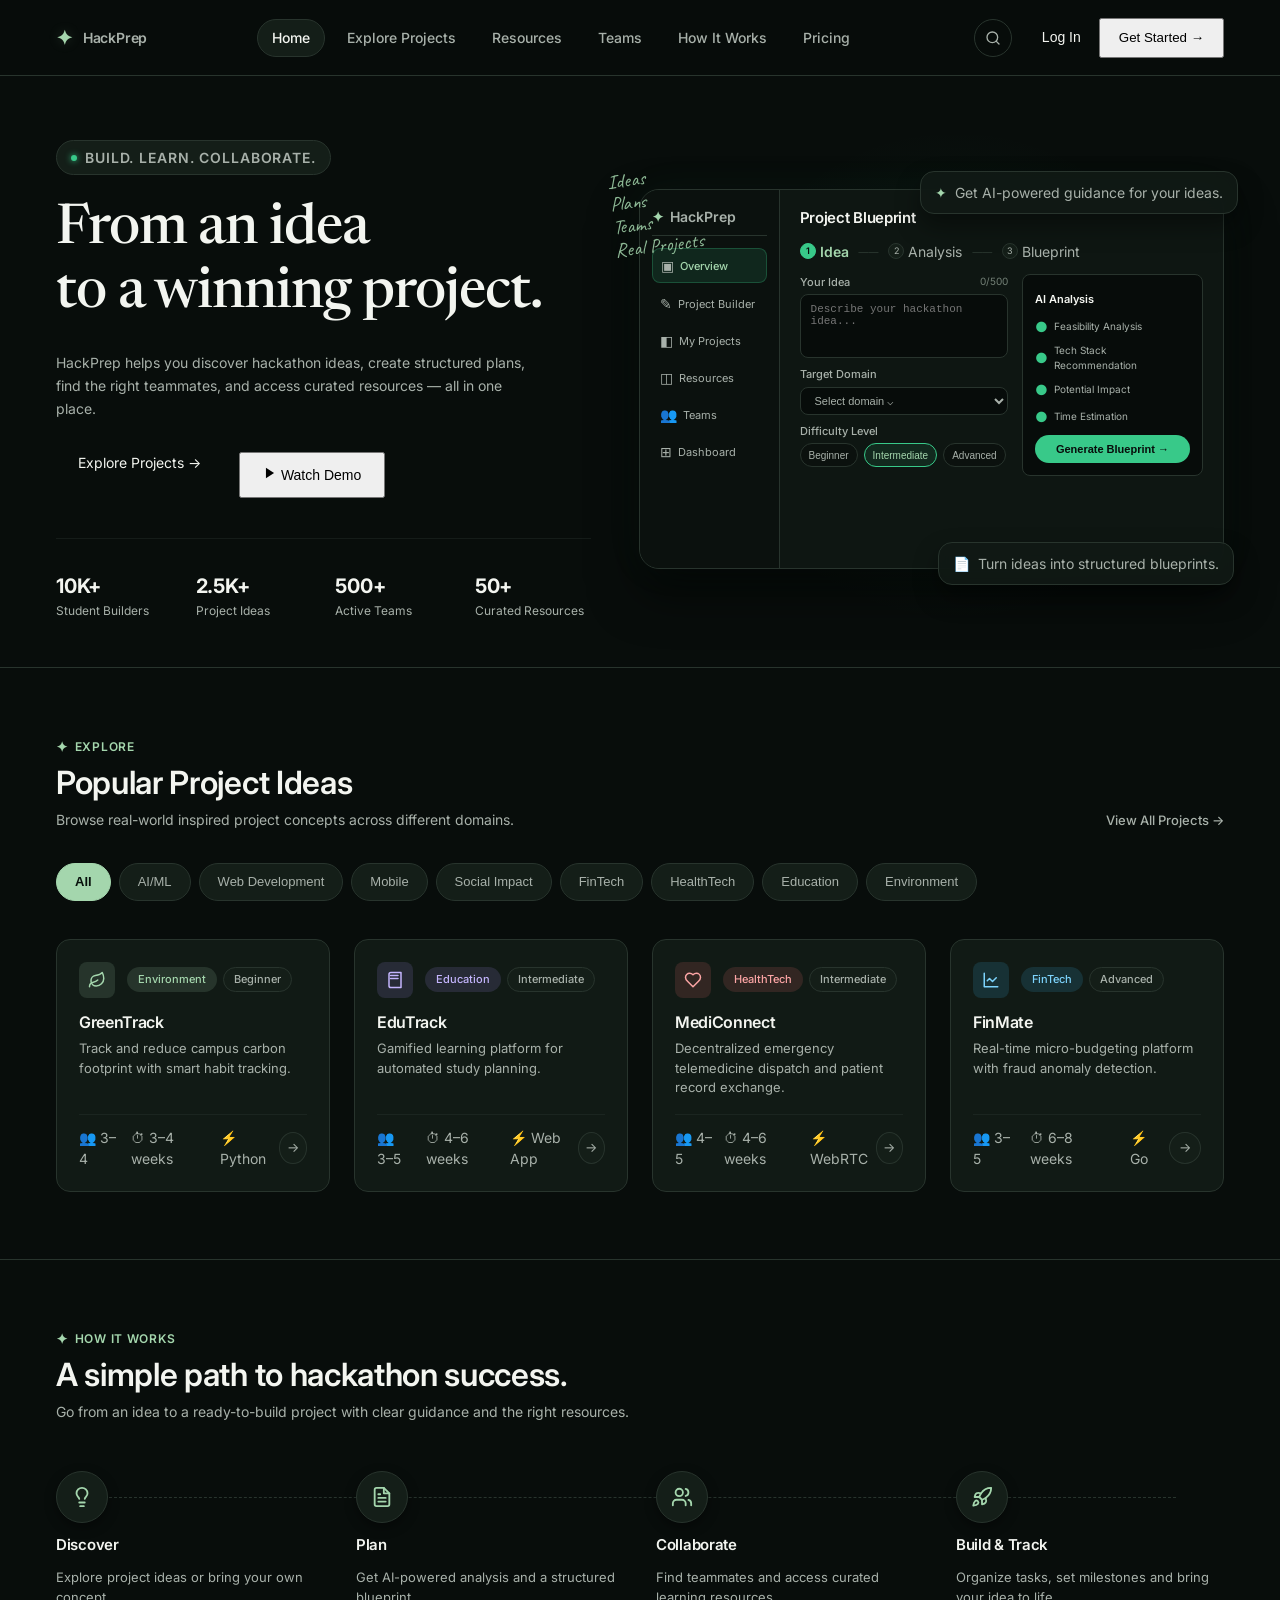
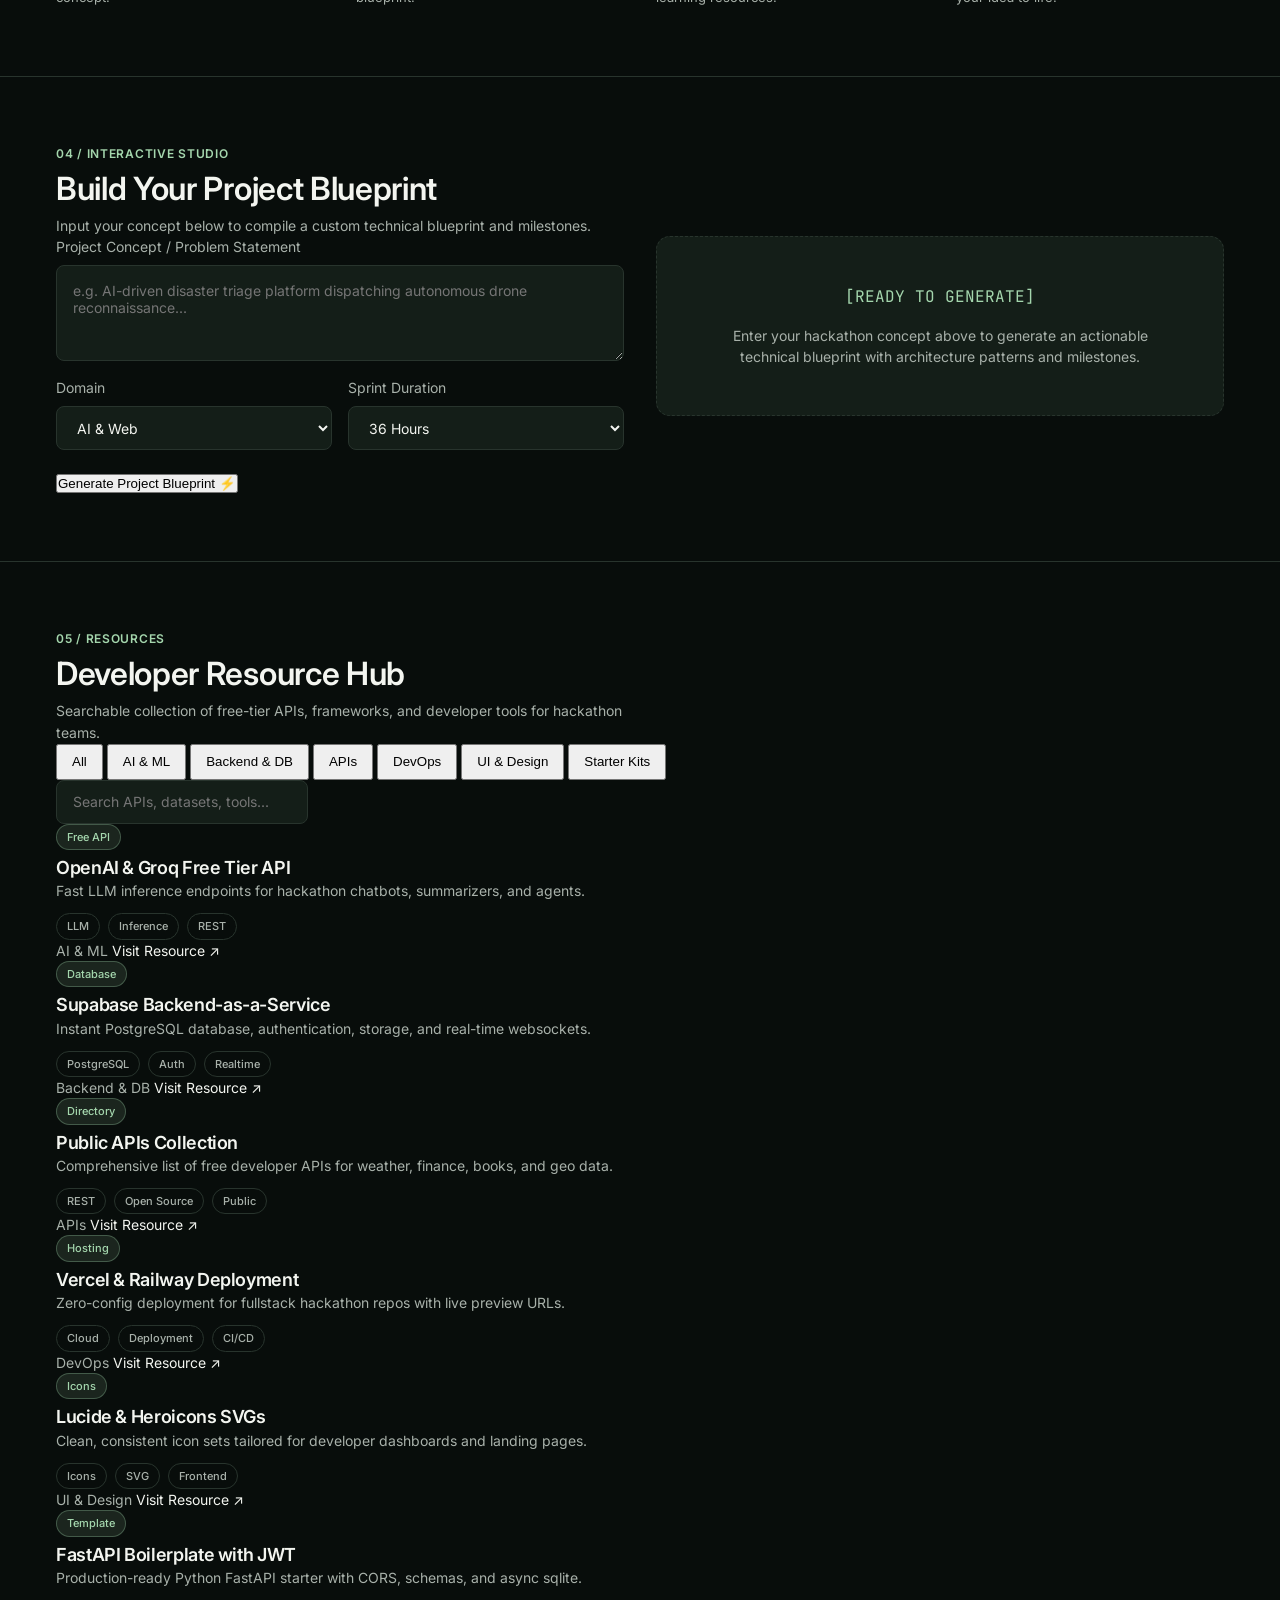
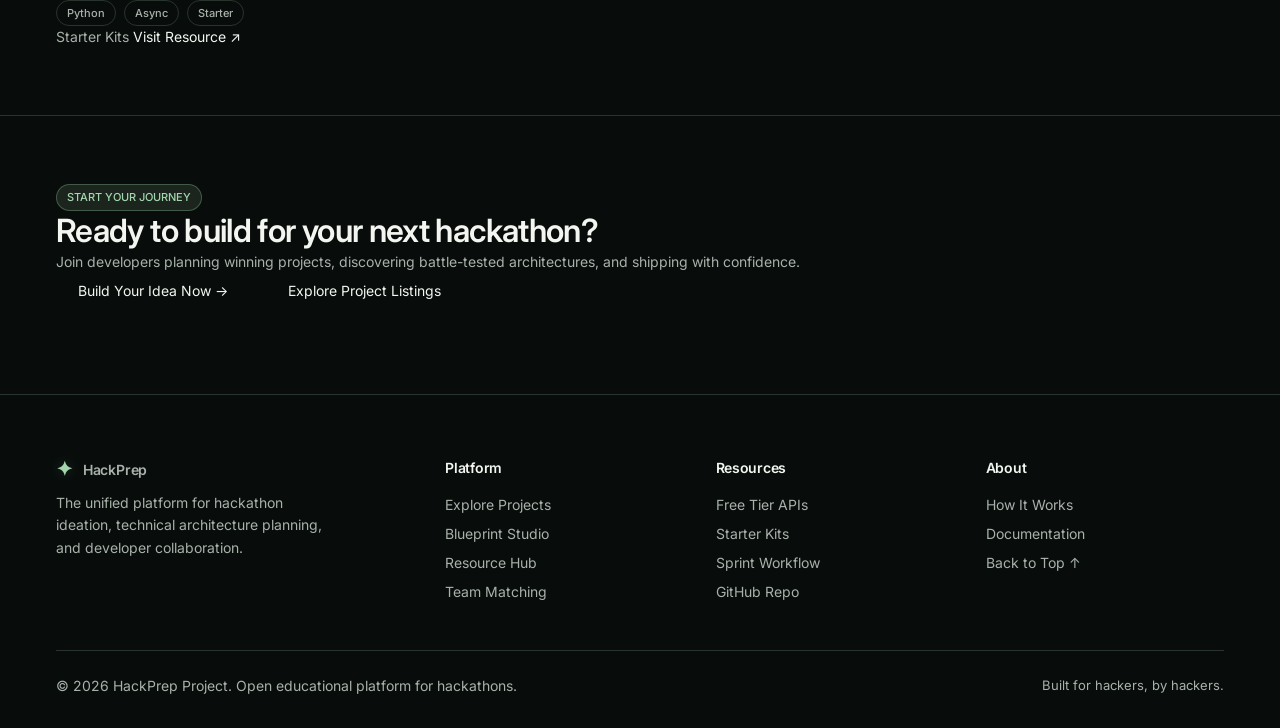
==== commit cfdc4c3d: "started with home page" ====
--- a/index.html
+++ b/index.html
@@ -3,11 +3,11 @@
 <head>
   <meta charset="UTF-8">
   <meta name="viewport" content="width=device-width, initial-scale=1.0">
-  <title>HackPrep — Build Smarter, Collaborate Better, Win Hackathons</title>
-  <meta name="description" content="Discover winning project ideas, generate structured technical blueprints, find curated developer resources, and build balanced hackathon teams.">
+  <title>HackPrep — From an idea to a winning project</title>
+  <meta name="description" content="HackPrep helps you discover hackathon ideas, create structured plans, find the right teammates, and access curated resources — all in one place.">
   <link rel="preconnect" href="https://fonts.googleapis.com">
   <link rel="preconnect" href="https://fonts.gstatic.com" crossorigin>
-  <link href="https://fonts.googleapis.com/css2?family=Inter:wght@400;500;600;700&family=JetBrains+Mono:wght@400;500;600&display=swap" rel="stylesheet">
+  <link href="https://fonts.googleapis.com/css2?family=Caveat:wght@600&family=Inter:wght@400;500;600;700&family=Newsreader:ital,opsz,wght@0,6..72,400;0,6..72,500;0,6..72,600;1,6..72,400&family=JetBrains+Mono:wght@400;500;600&display=swap" rel="stylesheet">
   <link rel="stylesheet" href="css/main.css">
 </head>
 <body>
@@ -16,7 +16,7 @@
     <nav class="navbar" aria-label="Primary Navigation">
       <div class="container navbar-container">
         <a href="#hero" class="navbar-brand" id="brandLogo">
-          <span class="brand-icon">⚡</span>
+          <span class="brand-sparkle">✦</span>
           <span>HackPrep</span>
         </a>
 
@@ -26,11 +26,18 @@
           <li><a href="#resources" class="nav-link" id="navResources">Resources</a></li>
           <li><a href="#teams" class="nav-link" id="navTeams">Teams</a></li>
           <li><a href="#how-it-works" class="nav-link" id="navHowItWorks">How It Works</a></li>
+          <li><a href="#pricing" class="nav-link" id="navPricing">Pricing</a></li>
         </ul>
 
         <div class="navbar-actions">
+          <button class="navbar-search-btn" id="navbarSearchBtn" aria-label="Search resources and projects">
+            <svg width="16" height="16" viewBox="0 0 24 24" fill="none" stroke="currentColor" stroke-width="2" stroke-linecap="round" stroke-linejoin="round">
+              <circle cx="11" cy="11" r="8"></circle>
+              <line x1="21" y1="21" x2="16.65" y2="16.65"></line>
+            </svg>
+          </button>
           <div id="navbarAuthAction">
-            <!-- Dynamic Login & Get Started Buttons -->
+            <!-- Dynamic Login & Get Started Buttons populated by navbar.js -->
           </div>
           <button class="navbar-toggle" id="navbarToggleBtn" aria-label="Toggle Navigation Menu">
             ☰
@@ -43,169 +50,277 @@
   <main>
     <!-- Hero Section -->
     <section id="hero" class="hero">
+      <div class="hero-glow-bg"></div>
       <div class="container hero-grid">
-        <div>
-          <span class="hero-eyebrow">IDEA. PLAN. BUILD. SHIP.</span>
-          <h1 class="hero-heading">Your next big idea starts here.</h1>
-          <p class="hero-description">
-            HackPrep empowers developers to discover impactful hackathon ideas, synthesize production-ready blueprints, access battle-tested APIs, and team up with fellow hackers.
+        <div class="hero-content">
+          <div class="hero-eyebrow-pill animate-hero-eyebrow">
+            <span class="hero-eyebrow-dot"></span>
+            <span>BUILD. LEARN. COLLABORATE.</span>
+          </div>
+
+          <h1 class="hero-heading animate-hero-title">
+            From an idea<br>to a winning project.
+          </h1>
+
+          <p class="hero-description animate-hero-desc">
+            HackPrep helps you discover hackathon ideas, create structured plans, find the right teammates, and access curated resources — all in one place.
           </p>
-          <div class="hero-cta-group">
+
+          <div class="hero-cta-group animate-hero-cta">
             <a href="#projects" class="btn-primary" id="heroExploreBtn">Explore Projects →</a>
-            <a href="#builder" class="btn-secondary" id="heroBuildBtn">Build Your Idea</a>
-          </div>
-        </div>
-
-        <!-- Live Product Blueprint Preview -->
-        <div class="blueprint-preview-card" id="heroBlueprintPreview" aria-label="Live Project Blueprint Preview">
-          <div class="preview-top-bar">
-            <div>
-              <span class="badge badge-green" style="margin-bottom: 4px;">BLUEPRINT PREVIEW</span>
-              <h3 id="heroPreviewTitle" style="font-size: 16px;">MediConnect Telemedicine Dispatch</h3>
-              <span id="heroPreviewMeta" style="font-size: 13px; color: var(--text-muted);">Healthcare • 36h Sprint</span>
-            </div>
-            <div class="preview-pill-nav">
-              <button class="preview-tab is-active" data-domain="healthcare">Health</button>
-              <button class="preview-tab" data-domain="climate">Climate</button>
-              <button class="preview-tab" data-domain="fintech">FinTech</button>
-            </div>
-          </div>
-
-          <div class="preview-spec-box">
-            <span class="preview-spec-label">TARGET ARCHITECTURE</span>
-            <div class="preview-spec-value" id="heroPreviewArch">
-              WebRTC P2P &lt;-&gt; FastAPI Signaling Server &lt;-&gt; Postgres Event Log
-            </div>
-          </div>
-
-          <div>
-            <span class="preview-spec-label">RECOMMENDED STACK</span>
-            <div class="badge-group" id="heroPreviewStack">
-              <!-- Rendered dynamically -->
-            </div>
-          </div>
-
-          <div>
-            <span class="preview-spec-label">SPRINT MILESTONES</span>
-            <div class="preview-timeline" id="heroPreviewTimeline">
-              <!-- Rendered dynamically -->
-            </div>
+            <button class="btn-secondary" id="heroWatchDemoBtn">
+              <svg width="14" height="14" viewBox="0 0 24 24" fill="currentColor">
+                <polygon points="5 3 19 12 5 21 5 3"></polygon>
+              </svg>
+              Watch Demo
+            </button>
+          </div>
+
+          <!-- Hero Metrics / Stats Row -->
+          <div class="hero-stats-row animate-hero-stats">
+            <div class="hero-stat-item">
+              <span class="hero-stat-value">10K+</span>
+              <span class="hero-stat-label">Student Builders</span>
+            </div>
+            <div class="hero-stat-item">
+              <span class="hero-stat-value">2.5K+</span>
+              <span class="hero-stat-label">Project Ideas</span>
+            </div>
+            <div class="hero-stat-item">
+              <span class="hero-stat-value">500+</span>
+              <span class="hero-stat-label">Active Teams</span>
+            </div>
+            <div class="hero-stat-item">
+              <span class="hero-stat-value">50+</span>
+              <span class="hero-stat-label">Curated Resources</span>
+            </div>
+          </div>
+        </div>
+
+        <!-- Realistic Product Blueprint Preview Mockup -->
+        <div class="mockup-wrapper animate-hero-preview">
+          <!-- Cursive script floating note -->
+          <div class="mockup-handwritten-note">
+            Ideas<br>Plans<br>Teams<br>Real Projects
+          </div>
+
+          <!-- Top-Right Floating Pill Badge -->
+          <div class="mockup-floating-badge badge-top-right">
+            <span style="color: var(--accent-sage);">✦</span>
+            <span>Get AI-powered guidance for your ideas.</span>
+          </div>
+
+          <!-- Main Blueprint Studio Window -->
+          <div class="mockup-window" id="heroMockupCard">
+            <!-- Mini Sidebar -->
+            <aside class="mockup-sidebar" aria-label="Mockup navigation">
+              <div class="mockup-brand">
+                <span style="color: var(--accent-sage);">✦</span>
+                <span>HackPrep</span>
+              </div>
+              <ul class="mockup-nav">
+                <li class="mockup-nav-item is-active">
+                  <span>▣</span> Overview
+                </li>
+                <li class="mockup-nav-item">
+                  <span>✎</span> Project Builder
+                </li>
+                <li class="mockup-nav-item">
+                  <span>◧</span> My Projects
+                </li>
+                <li class="mockup-nav-item">
+                  <span>◫</span> Resources
+                </li>
+                <li class="mockup-nav-item">
+                  <span>👥</span> Teams
+                </li>
+                <li class="mockup-nav-item">
+                  <span>⊞</span> Dashboard
+                </li>
+              </ul>
+            </aside>
+
+            <!-- Content Area -->
+            <div class="mockup-content">
+              <h3 class="mockup-header-title">Project Blueprint</h3>
+
+              <div class="mockup-stepper">
+                <span class="step-indicator active">
+                  <span class="step-circle">1</span> Idea
+                </span>
+                <span style="color: var(--border-subtle);">──</span>
+                <span class="step-indicator">
+                  <span class="step-circle">2</span> Analysis
+                </span>
+                <span style="color: var(--border-subtle);">──</span>
+                <span class="step-indicator">
+                  <span class="step-circle">3</span> Blueprint
+                </span>
+              </div>
+
+              <div class="mockup-body-grid">
+                <!-- Form Inputs -->
+                <div style="display: flex; flex-direction: column; gap: 8px;">
+                  <div class="mockup-field-group">
+                    <div style="display: flex; justify-content: space-between; align-items: center;">
+                      <span class="mockup-label">Your Idea</span>
+                      <span id="heroMockupCounter" style="font-size: 10px; color: var(--text-dim);">0/500</span>
+                    </div>
+                    <textarea class="mockup-textarea" id="heroMockupTextarea" placeholder="Describe your hackathon idea..."></textarea>
+                  </div>
+
+                  <div class="mockup-field-group">
+                    <span class="mockup-label">Target Domain</span>
+                    <select class="mockup-select" aria-label="Target domain selection">
+                      <option>Select domain ⌵</option>
+                      <option>Environment & Climate</option>
+                      <option>Education & Learning</option>
+                      <option>Healthcare & Telemedicine</option>
+                      <option>FinTech & Analytics</option>
+                    </select>
+                  </div>
+
+                  <div class="mockup-field-group">
+                    <span class="mockup-label">Difficulty Level</span>
+                    <div class="mockup-pills">
+                      <button class="mockup-pill-btn" type="button">Beginner</button>
+                      <button class="mockup-pill-btn is-active" type="button">Intermediate</button>
+                      <button class="mockup-pill-btn" type="button">Advanced</button>
+                    </div>
+                  </div>
+                </div>
+
+                <!-- AI Analysis Card -->
+                <div class="mockup-ai-card">
+                  <div>
+                    <span class="mockup-ai-header">AI Analysis</span>
+                    <ul class="mockup-ai-list" style="margin-top: 8px;">
+                      <li class="mockup-ai-item">
+                        <span class="dot">●</span> Feasibility Analysis
+                      </li>
+                      <li class="mockup-ai-item">
+                        <span class="dot">●</span> Tech Stack Recommendation
+                      </li>
+                      <li class="mockup-ai-item">
+                        <span class="dot">●</span> Potential Impact
+                      </li>
+                      <li class="mockup-ai-item">
+                        <span class="dot">●</span> Time Estimation
+                      </li>
+                    </ul>
+                  </div>
+
+                  <button class="mockup-gen-btn" id="heroMockupGenBtn" type="button">
+                    Generate Blueprint →
+                  </button>
+                </div>
+              </div>
+            </div>
+          </div>
+
+          <!-- Bottom-Right Floating Pill Badge -->
+          <div class="mockup-floating-badge badge-bottom-right">
+            <span>📄</span>
+            <span>Turn ideas into structured blueprints.</span>
           </div>
         </div>
       </div>
     </section>
 
-    <!-- How It Works Section -->
-    <section id="how-it-works" class="section">
+    <!-- Popular Project Ideas Section -->
+    <section id="projects" class="section reveal-on-scroll">
+      <div class="container">
+        <div class="section-header-row">
+          <div class="section-header">
+            <span class="section-tag">
+              <span style="color: var(--accent-sage);">✦</span> EXPLORE
+            </span>
+            <h2 class="section-title">Popular Project Ideas</h2>
+            <p class="section-desc">Browse real-world inspired project concepts across different domains.</p>
+          </div>
+          <a href="#builder" class="section-action-link" id="viewAllProjectsBtn">
+            View All Projects →
+          </a>
+        </div>
+
+        <!-- Domain Filter Pills -->
+        <div class="project-filter-row" id="projectFilters" role="tablist" aria-label="Project domains">
+          <!-- Populated dynamically by project-directory.js -->
+        </div>
+
+        <!-- 4-Card Responsive Grid -->
+        <div class="popular-cards-grid" id="popularCardsGrid" aria-live="polite">
+          <!-- Populated dynamically with GreenTrack, EduTrack, MediConnect, FinMate -->
+        </div>
+      </div>
+    </section>
+
+    <!-- How HackPrep Works Section -->
+    <section id="how-it-works" class="section reveal-on-scroll">
       <div class="container">
         <div class="section-header">
-          <span class="section-tag">01 / WORKFLOW</span>
-          <h2 class="section-title">How HackPrep Works</h2>
-          <p class="section-desc">From initial brainstorm to final demo, follow a proven 4-stage roadmap tailored for fast-paced hackathons.</p>
-        </div>
-
-        <div class="steps-grid">
-          <div class="step-card">
-            <span class="step-num">01</span>
-            <h3 class="step-title">Discover an Idea</h3>
-            <p>Browse curated real-world problem statements across AI, FinTech, Healthcare, and Climate to find what excites you.</p>
-          </div>
-          <div class="step-card">
-            <span class="step-num">02</span>
-            <h3 class="step-title">Create a Blueprint</h3>
-            <p>Generate an actionable technical architecture, milestone schedule, and stack recommendations within minutes.</p>
-          </div>
-          <div class="step-card">
-            <span class="step-num">03</span>
-            <h3 class="step-title">Find Resources &amp; Teammates</h3>
-            <p>Discover free-tier developer APIs, boilerplates, and connect with frontend, backend, or design collaborators.</p>
-          </div>
-          <div class="step-card">
-            <span class="step-num">04</span>
-            <h3 class="step-title">Build &amp; Track Progress</h3>
-            <p>Keep your team synchronized on milestones and requirements so you ship a working demo before time runs out.</p>
-          </div>
-        </div>
-      </div>
-    </section>
-
-    <!-- Project Discovery Section -->
-    <section id="projects" class="section">
-      <div class="container">
-        <div class="section-header">
-          <span class="section-tag">02 / DISCOVERY</span>
-          <h2 class="section-title">Explore Hackathon Projects</h2>
-          <p class="section-desc">Sample architectures and project blueprints ready for exploration and implementation.</p>
-        </div>
-
-        <div class="card-grid" id="blueprintsGrid">
-          <!-- Populated dynamically with sample project listings -->
-        </div>
-      </div>
-    </section>
-
-    <!-- Core Features Section -->
-    <section id="features" class="section">
-      <div class="container">
-        <div class="section-header">
-          <span class="section-tag">03 / CAPABILITIES</span>
-          <h2 class="section-title">Core Platform Features</h2>
-          <p class="section-desc">Everything engineering teams need to streamline the hackathon journey into one cohesive workspace.</p>
-        </div>
-
-        <div class="features-container">
-          <!-- Spotlight: Project Builder -->
-          <div class="feature-spotlight">
-            <div>
-              <span class="feature-badge">FEATURE SPOTLIGHT</span>
-              <h3 style="font-size: 20px; margin-bottom: 8px;">Intelligent Project Builder</h3>
-              <p style="margin-bottom: 16px;">
-                Stop debating architecture during valuable hackathon hours. Enter your problem statement and duration to synthesize complete execution blueprints with system diagrams, recommended stacks, and hourly checkpoints.
-              </p>
-              <a href="#builder" class="btn-primary" style="display: inline-flex;">Try Project Builder →</a>
-            </div>
-            <div style="background-color: var(--bg-surface); border: 1px solid var(--border-subtle); border-radius: var(--radius-sm); padding: var(--space-3);">
-              <span style="font-family: var(--font-family-mono); font-size: 12px; color: var(--accent-green); display: block; margin-bottom: 8px;">OUTPUT BLUEPRINT INCLUDES</span>
-              <ul style="list-style: none; display: flex; flex-direction: column; gap: 8px; font-size: 13px; color: var(--text-muted);">
-                <li>✓ System Architecture &amp; Data Flow</li>
-                <li>✓ Recommended Technology Stack</li>
-                <li>✓ 4-Phase Hourly Sprint Roadmap</li>
-                <li>✓ Pitch &amp; Demo Verification Checklist</li>
-              </ul>
-            </div>
-          </div>
-
-          <!-- Feature Grid: 4 Supporting Modules -->
-          <div class="features-subgrid">
-            <div class="feature-item">
-              <span class="feature-badge">RESOURCES</span>
-              <h3 class="step-title">Resource Hub</h3>
-              <p>Curated free developer APIs, datasets, and framework starter kits verified for hackathon use.</p>
-            </div>
-            <div class="feature-item">
-              <span class="feature-badge">COLLABORATION</span>
-              <h3 class="step-title">Team Collaboration</h3>
-              <p>Find developers and designers with balanced skills to complete your squad.</p>
-              <button class="btn-secondary" data-notice-feature="Team Collaboration" style="margin-top: 8px; align-self: flex-start; min-height: 36px;">
-                Learn More
-              </button>
-            </div>
-            <div class="feature-item">
-              <span class="feature-badge">WORKSPACE</span>
-              <h3 class="step-title">Project Workspace</h3>
-              <p>Organize blueprints, track submission requirements, and centralize shared team links.</p>
-              <button class="btn-secondary" data-notice-feature="Project Workspace" style="margin-top: 8px; align-self: flex-start; min-height: 36px;">
-                Learn More
-              </button>
-            </div>
-            <div class="feature-item">
-              <span class="feature-badge">EXECUTION</span>
-              <h3 class="step-title">Progress Tracking</h3>
-              <p>Live countdown timers, milestone checklists, and automated demo submission guides.</p>
-              <button class="btn-secondary" data-notice-feature="Progress Tracking" style="margin-top: 8px; align-self: flex-start; min-height: 36px;">
-                Learn More
-              </button>
-            </div>
+          <span class="section-tag">
+            <span style="color: var(--accent-sage);">✦</span> HOW IT WORKS
+          </span>
+          <h2 class="section-title">A simple path to hackathon success.</h2>
+          <p class="section-desc">Go from an idea to a ready-to-build project with clear guidance and the right resources.</p>
+        </div>
+
+        <div class="workflow-timeline">
+          <!-- Step 1: Discover -->
+          <div class="workflow-step">
+            <div class="workflow-icon-badge" aria-label="Step 1 Discover">
+              <svg width="22" height="22" viewBox="0 0 24 24" fill="none" stroke="currentColor" stroke-width="2" stroke-linecap="round" stroke-linejoin="round">
+                <path d="M15 14c.2-1 .7-1.7 1.5-2.5 1-.9 1.5-2.2 1.5-3.5A6 6 0 0 0 6 8c0 1 .2 2.2 1.5 3.5.7.7 1.3 1.5 1.5 2.5"/>
+                <path d="M9 18h6"/>
+                <path d="M10 22h4"/>
+              </svg>
+            </div>
+            <h3 class="workflow-step-title">Discover</h3>
+            <p class="workflow-step-desc">Explore project ideas or bring your own concept.</p>
+          </div>
+
+          <!-- Step 2: Plan -->
+          <div class="workflow-step">
+            <div class="workflow-icon-badge" aria-label="Step 2 Plan">
+              <svg width="22" height="22" viewBox="0 0 24 24" fill="none" stroke="currentColor" stroke-width="2" stroke-linecap="round" stroke-linejoin="round">
+                <path d="M14 2H6a2 2 0 0 0-2 2v16a2 2 0 0 0 2 2h12a2 2 0 0 0 2-2V8z"/>
+                <polyline points="14 2 14 8 20 8"/>
+                <line x1="16" y1="13" x2="8" y2="13"/>
+                <line x1="16" y1="17" x2="8" y2="17"/>
+                <polyline points="10 9 9 9 8 9"/>
+              </svg>
+            </div>
+            <h3 class="workflow-step-title">Plan</h3>
+            <p class="workflow-step-desc">Get AI-powered analysis and a structured blueprint.</p>
+          </div>
+
+          <!-- Step 3: Collaborate -->
+          <div class="workflow-step">
+            <div class="workflow-icon-badge" aria-label="Step 3 Collaborate">
+              <svg width="22" height="22" viewBox="0 0 24 24" fill="none" stroke="currentColor" stroke-width="2" stroke-linecap="round" stroke-linejoin="round">
+                <path d="M16 21v-2a4 4 0 0 0-4-4H6a4 4 0 0 0-4 4v2"/>
+                <circle cx="9" cy="7" r="4"/>
+                <path d="M22 21v-2a4 4 0 0 0-3-3.87"/>
+                <path d="M16 3.13a4 4 0 0 1 0 7.75"/>
+              </svg>
+            </div>
+            <h3 class="workflow-step-title">Collaborate</h3>
+            <p class="workflow-step-desc">Find teammates and access curated learning resources.</p>
+          </div>
+
+          <!-- Step 4: Build & Track -->
+          <div class="workflow-step">
+            <div class="workflow-icon-badge" aria-label="Step 4 Build and Track">
+              <svg width="22" height="22" viewBox="0 0 24 24" fill="none" stroke="currentColor" stroke-width="2" stroke-linecap="round" stroke-linejoin="round">
+                <path d="M4.5 16.5c-1.5 1.26-2 5-2 5s3.74-.5 5-2c.71-.84.7-2.13-.09-2.91a2.18 2.18 0 0 0-2.91-.09z"/>
+                <path d="m12 15-3-3a22 22 0 0 1 2-3.95A12.88 12.88 0 0 1 22 2c0 2.72-.78 7.5-6 11a22.35 22.35 0 0 1-4 2z"/>
+                <path d="M9 12H4s.55-3.03 2-4c1.62-1.08 5 0 5 0"/>
+                <path d="M12 15v5s3.03-.55 4-2c1.08-1.62 0-5 0-5"/>
+              </svg>
+            </div>
+            <h3 class="workflow-step-title">Build &amp; Track</h3>
+            <p class="workflow-step-desc">Organize tasks, set milestones and bring your idea to life.</p>
           </div>
         </div>
       </div>
@@ -310,7 +425,7 @@
       <div class="footer-grid">
         <div class="footer-col">
           <a href="#hero" class="navbar-brand" style="margin-bottom: 12px;">
-            <span class="brand-icon">⚡</span>
+            <span class="brand-sparkle">✦</span>
             <span>HackPrep</span>
           </a>
           <p style="max-width: 280px; line-height: 1.6;">
--- a/css/main.css
+++ b/css/main.css
@@ -1,63 +1,72 @@
 @import url("./tokens.css");
 @import url("./base.css");
+@import url("./components/animations.css");
 @import url("./components/navbar.css");
 @import url("./components/hero.css");
+@import url("./components/hero-mockup.css");
 @import url("./components/card.css");
 @import url("./components/features.css");
 @import url("./components/modal.css");
 @import url("./components/badge.css");
 
-/* Section Layouts */
+/* Section Layouts & Approved Spacing (56-76px vertically) */
 .section {
-  padding: var(--space-8) 0;
+  padding: 68px 0;
   border-top: 1px solid var(--border-subtle);
+  position: relative;
+}
+
+.section-header-row {
+  display: flex;
+  align-items: flex-end;
+  justify-content: space-between;
+  gap: var(--space-3);
+  margin-bottom: var(--space-4);
+  flex-wrap: wrap;
 }
 
 .section-header {
   display: flex;
   flex-direction: column;
-  gap: var(--space-1);
-  margin-bottom: var(--space-4);
+  gap: 6px;
 }
 
 .section-tag {
-  color: var(--accent-green);
-  font-family: var(--font-family-mono);
-  font-size: 13px;
+  color: var(--accent-sage);
+  font-size: 12px;
   font-weight: 600;
-  letter-spacing: 0.05em;
+  letter-spacing: 0.06em;
+  display: inline-flex;
+  align-items: center;
+  gap: 6px;
 }
 
 .section-title {
-  font-size: var(--font-size-lg);
+  font-size: clamp(24px, 2.5vw, 32px);
   color: var(--text-primary);
-  font-weight: 700;
+  font-weight: 600;
+  letter-spacing: -0.01em;
 }
 
 .section-desc {
-  font-size: var(--font-size-md);
+  font-size: var(--font-size-sm);
   color: var(--text-muted);
-  max-width: 620px;
+  max-width: 600px;
+  line-height: 1.55;
 }
 
-.section-controls {
-  display: flex;
-  flex-wrap: wrap;
-  gap: var(--space-2);
-  margin-bottom: var(--space-3);
+.section-action-link {
+  color: var(--text-muted);
+  font-size: 13px;
+  font-weight: 500;
+  display: inline-flex;
   align-items: center;
-  justify-content: space-between;
+  gap: 4px;
+  transition: color var(--transition-micro);
 }
 
-.filter-group {
-  display: flex;
-  flex-wrap: wrap;
-  gap: var(--space-1);
-}
-
-.search-input {
-  max-width: 300px;
-  width: 100%;
+.section-action-link:hover {
+  color: var(--accent-sage);
 }
 
 /* State Boxes */
@@ -75,10 +84,10 @@
 }
 
 .state-box.is-loading .spinner {
-  width: 32px;
-  height: 32px;
-  border: 3px solid var(--border-subtle);
-  border-top-color: var(--accent-green);
+  width: 28px;
+  height: 28px;
+  border: 2px solid var(--border-subtle);
+  border-top-color: var(--accent-emerald);
   border-radius: 50%;
   animation: spin 800ms linear infinite;
 }
@@ -87,12 +96,12 @@
   to { transform: rotate(360deg); }
 }
 
-/* Footer */
+/* Site Footer */
 .footer {
   margin-top: auto;
   border-top: 1px solid var(--border-subtle);
-  padding: var(--space-8) 0 var(--space-5);
-  background-color: var(--bg-surface);
+  padding: 64px 0 32px;
+  background-color: var(--bg-canvas);
 }
 
 .footer-grid {
@@ -112,16 +121,17 @@
   list-style: none;
   display: flex;
   flex-direction: column;
-  gap: var(--space-1);
+  gap: 8px;
 }
 
 .footer-links a {
   color: var(--text-muted);
   font-size: var(--font-size-sm);
+  transition: color var(--transition-micro);
 }
 
 .footer-links a:hover {
-  color: var(--accent-green);
+  color: var(--accent-sage);
 }
 
 .footer-bottom {
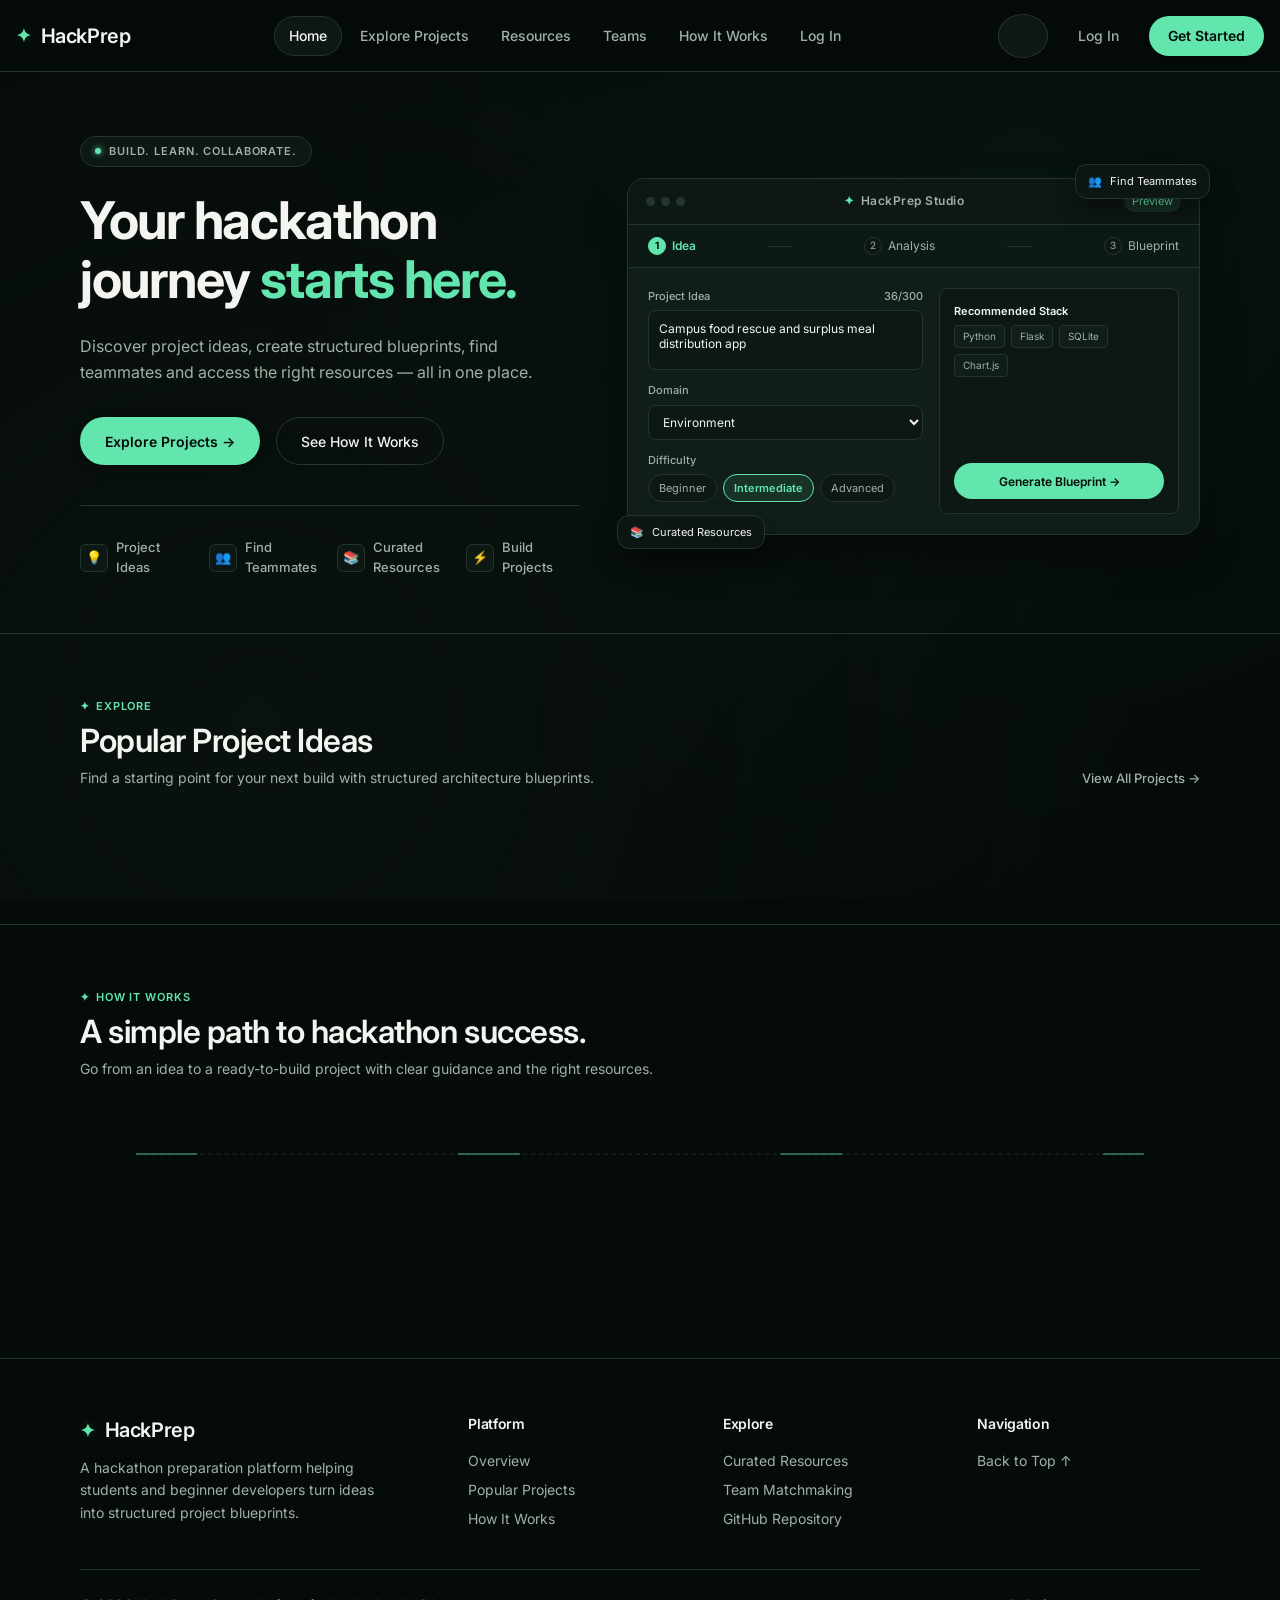
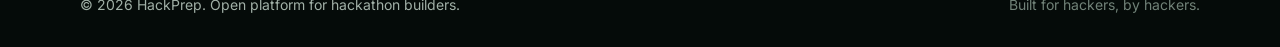
==== commit 45955c05: "working on home page" ====
--- a/index.html
+++ b/index.html
@@ -3,20 +3,37 @@
 <head>
   <meta charset="UTF-8">
   <meta name="viewport" content="width=device-width, initial-scale=1.0">
-  <title>HackPrep — From an idea to a winning project</title>
-  <meta name="description" content="HackPrep helps you discover hackathon ideas, create structured plans, find the right teammates, and access curated resources — all in one place.">
+  <title>HackPrep — Your Hackathon Journey Starts Here</title>
+  <meta name="description" content="HackPrep helps students and beginner developers discover hackathon project ideas, create structured blueprints, find teammates, and access curated resources.">
   <link rel="preconnect" href="https://fonts.googleapis.com">
   <link rel="preconnect" href="https://fonts.gstatic.com" crossorigin>
-  <link href="https://fonts.googleapis.com/css2?family=Caveat:wght@600&family=Inter:wght@400;500;600;700&family=Newsreader:ital,opsz,wght@0,6..72,400;0,6..72,500;0,6..72,600;1,6..72,400&family=JetBrains+Mono:wght@400;500;600&display=swap" rel="stylesheet">
+  <link href="https://fonts.googleapis.com/css2?family=Inter:wght@400;500;600;700&family=JetBrains+Mono:wght@400;500&display=swap" rel="stylesheet">
+  <link rel="stylesheet" href="css/tokens.css">
+  <link rel="stylesheet" href="css/base.css">
+  <link rel="stylesheet" href="css/components/wave-background.css">
+  <link rel="stylesheet" href="css/components/animations.css">
+  <link rel="stylesheet" href="css/components/buttons.css">
+  <link rel="stylesheet" href="css/components/navbar.css">
+  <link rel="stylesheet" href="css/components/hero.css">
+  <link rel="stylesheet" href="css/components/hero-mockup.css">
+  <link rel="stylesheet" href="css/components/card.css">
+  <link rel="stylesheet" href="css/components/features.css">
+  <link rel="stylesheet" href="css/components/modal.css">
+  <link rel="stylesheet" href="css/components/badge.css">
   <link rel="stylesheet" href="css/main.css">
 </head>
 <body>
+  <!-- Animated Wave Background Layer -->
+  <div class="wave-background-container" aria-hidden="true">
+    <canvas id="waveCanvas" class="wave-background-canvas"></canvas>
+  </div>
+
   <!-- Header & Navigation -->
   <header>
     <nav class="navbar" aria-label="Primary Navigation">
       <div class="container navbar-container">
         <a href="#hero" class="navbar-brand" id="brandLogo">
-          <span class="brand-sparkle">✦</span>
+          <span class="brand-sparkle" aria-hidden="true">✦</span>
           <span>HackPrep</span>
         </a>
 
@@ -26,20 +43,23 @@
           <li><a href="#resources" class="nav-link" id="navResources">Resources</a></li>
           <li><a href="#teams" class="nav-link" id="navTeams">Teams</a></li>
           <li><a href="#how-it-works" class="nav-link" id="navHowItWorks">How It Works</a></li>
-          <li><a href="#pricing" class="nav-link" id="navPricing">Pricing</a></li>
+          <li class="mobile-only-auth"><a href="#" class="nav-link" id="navMobileLogin">Log In</a></li>
         </ul>
 
         <div class="navbar-actions">
-          <button class="navbar-search-btn" id="navbarSearchBtn" aria-label="Search resources and projects">
-            <svg width="16" height="16" viewBox="0 0 24 24" fill="none" stroke="currentColor" stroke-width="2" stroke-linecap="round" stroke-linejoin="round">
+          <button class="navbar-search-btn" id="navbarSearchBtn" aria-label="Search project ideas" title="Search project ideas">
+            <svg width="16" height="16" viewBox="0 0 24 24" fill="none" stroke="currentColor" stroke-width="2" stroke-linecap="round" stroke-linejoin="round" aria-hidden="true">
               <circle cx="11" cy="11" r="8"></circle>
               <line x1="21" y1="21" x2="16.65" y2="16.65"></line>
             </svg>
           </button>
-          <div id="navbarAuthAction">
-            <!-- Dynamic Login & Get Started Buttons populated by navbar.js -->
-          </div>
-          <button class="navbar-toggle" id="navbarToggleBtn" aria-label="Toggle Navigation Menu">
+          <div id="navbarAuthAction" class="navbar-auth-action">
+            <button class="btn-nav-login" id="navLoginBtn" type="button">Log In</button>
+            <button class="btn-primary" id="navGetStartedBtn" type="button" style="min-height: 40px; padding: 0 18px;">
+              Get Started
+            </button>
+          </div>
+          <button class="navbar-toggle" id="navbarToggleBtn" aria-label="Toggle Navigation Menu" aria-expanded="false">
             ☰
           </button>
         </div>
@@ -50,201 +70,167 @@
   <main>
     <!-- Hero Section -->
     <section id="hero" class="hero">
-      <div class="hero-glow-bg"></div>
       <div class="container hero-grid">
+        <!-- Hero Left Column -->
         <div class="hero-content">
           <div class="hero-eyebrow-pill animate-hero-eyebrow">
-            <span class="hero-eyebrow-dot"></span>
+            <span class="hero-eyebrow-dot" aria-hidden="true"></span>
             <span>BUILD. LEARN. COLLABORATE.</span>
           </div>
 
           <h1 class="hero-heading animate-hero-title">
-            From an idea<br>to a winning project.
+            Your hackathon journey <span class="hero-accent">starts here.</span>
           </h1>
 
           <p class="hero-description animate-hero-desc">
-            HackPrep helps you discover hackathon ideas, create structured plans, find the right teammates, and access curated resources — all in one place.
+            Discover project ideas, create structured blueprints, find teammates and access the right resources — all in one place.
           </p>
 
           <div class="hero-cta-group animate-hero-cta">
             <a href="#projects" class="btn-primary" id="heroExploreBtn">Explore Projects →</a>
-            <button class="btn-secondary" id="heroWatchDemoBtn">
-              <svg width="14" height="14" viewBox="0 0 24 24" fill="currentColor">
-                <polygon points="5 3 19 12 5 21 5 3"></polygon>
-              </svg>
-              Watch Demo
-            </button>
-          </div>
-
-          <!-- Hero Metrics / Stats Row -->
-          <div class="hero-stats-row animate-hero-stats">
-            <div class="hero-stat-item">
-              <span class="hero-stat-value">10K+</span>
-              <span class="hero-stat-label">Student Builders</span>
-            </div>
-            <div class="hero-stat-item">
-              <span class="hero-stat-value">2.5K+</span>
-              <span class="hero-stat-label">Project Ideas</span>
-            </div>
-            <div class="hero-stat-item">
-              <span class="hero-stat-value">500+</span>
-              <span class="hero-stat-label">Active Teams</span>
-            </div>
-            <div class="hero-stat-item">
-              <span class="hero-stat-value">50+</span>
-              <span class="hero-stat-label">Curated Resources</span>
-            </div>
-          </div>
-        </div>
-
-        <!-- Realistic Product Blueprint Preview Mockup -->
-        <div class="mockup-wrapper animate-hero-preview">
-          <!-- Cursive script floating note -->
-          <div class="mockup-handwritten-note">
-            Ideas<br>Plans<br>Teams<br>Real Projects
-          </div>
-
-          <!-- Top-Right Floating Pill Badge -->
+            <a href="#how-it-works" class="btn-secondary" id="heroSeeHowBtn">See How It Works</a>
+          </div>
+
+          <!-- Four Capability Indicators -->
+          <div class="hero-capabilities-row animate-hero-capabilities">
+            <div class="hero-capability-item">
+              <span class="hero-capability-icon" aria-hidden="true">💡</span>
+              <span>Project Ideas</span>
+            </div>
+            <div class="hero-capability-item">
+              <span class="hero-capability-icon" aria-hidden="true">👥</span>
+              <span>Find Teammates</span>
+            </div>
+            <div class="hero-capability-item">
+              <span class="hero-capability-icon" aria-hidden="true">📚</span>
+              <span>Curated Resources</span>
+            </div>
+            <div class="hero-capability-item">
+              <span class="hero-capability-icon" aria-hidden="true">⚡</span>
+              <span>Build Projects</span>
+            </div>
+          </div>
+        </div>
+
+        <!-- Hero Right Column: Interactive Project Builder Preview -->
+        <div class="mockup-wrapper animate-hero-preview float-gentle">
+          <!-- Floating badge: Find Teammates -->
           <div class="mockup-floating-badge badge-top-right">
-            <span style="color: var(--accent-sage);">✦</span>
-            <span>Get AI-powered guidance for your ideas.</span>
+            <span aria-hidden="true">👥</span>
+            <span>Find Teammates</span>
+          </div>
+
+          <!-- Floating badge: Explore Resources -->
+          <div class="mockup-floating-badge badge-bottom-left">
+            <span aria-hidden="true">📚</span>
+            <span>Curated Resources</span>
           </div>
 
           <!-- Main Blueprint Studio Window -->
           <div class="mockup-window" id="heroMockupCard">
-            <!-- Mini Sidebar -->
-            <aside class="mockup-sidebar" aria-label="Mockup navigation">
-              <div class="mockup-brand">
-                <span style="color: var(--accent-sage);">✦</span>
-                <span>HackPrep</span>
-              </div>
-              <ul class="mockup-nav">
-                <li class="mockup-nav-item is-active">
-                  <span>▣</span> Overview
-                </li>
-                <li class="mockup-nav-item">
-                  <span>✎</span> Project Builder
-                </li>
-                <li class="mockup-nav-item">
-                  <span>◧</span> My Projects
-                </li>
-                <li class="mockup-nav-item">
-                  <span>◫</span> Resources
-                </li>
-                <li class="mockup-nav-item">
-                  <span>👥</span> Teams
-                </li>
-                <li class="mockup-nav-item">
-                  <span>⊞</span> Dashboard
-                </li>
-              </ul>
-            </aside>
-
-            <!-- Content Area -->
+            <!-- App Header -->
+            <div class="mockup-app-header">
+              <div class="mockup-window-controls" aria-hidden="true">
+                <span class="mockup-dot"></span>
+                <span class="mockup-dot"></span>
+                <span class="mockup-dot"></span>
+              </div>
+              <div class="mockup-header-title">
+                <span style="color: var(--accent-mint);">✦</span>
+                <span>HackPrep Studio</span>
+              </div>
+              <span class="mockup-header-pill">Preview</span>
+            </div>
+
+            <!-- Stepper -->
+            <div class="mockup-stepper">
+              <span class="step-indicator active">
+                <span class="step-circle">1</span> Idea
+              </span>
+              <span style="color: var(--border-subtle);" aria-hidden="true">───</span>
+              <span class="step-indicator">
+                <span class="step-circle">2</span> Analysis
+              </span>
+              <span style="color: var(--border-subtle);" aria-hidden="true">───</span>
+              <span class="step-indicator">
+                <span class="step-circle">3</span> Blueprint
+              </span>
+            </div>
+
+            <!-- Content Grid -->
             <div class="mockup-content">
-              <h3 class="mockup-header-title">Project Blueprint</h3>
-
-              <div class="mockup-stepper">
-                <span class="step-indicator active">
-                  <span class="step-circle">1</span> Idea
-                </span>
-                <span style="color: var(--border-subtle);">──</span>
-                <span class="step-indicator">
-                  <span class="step-circle">2</span> Analysis
-                </span>
-                <span style="color: var(--border-subtle);">──</span>
-                <span class="step-indicator">
-                  <span class="step-circle">3</span> Blueprint
-                </span>
-              </div>
-
-              <div class="mockup-body-grid">
-                <!-- Form Inputs -->
-                <div style="display: flex; flex-direction: column; gap: 8px;">
-                  <div class="mockup-field-group">
-                    <div style="display: flex; justify-content: space-between; align-items: center;">
-                      <span class="mockup-label">Your Idea</span>
-                      <span id="heroMockupCounter" style="font-size: 10px; color: var(--text-dim);">0/500</span>
-                    </div>
-                    <textarea class="mockup-textarea" id="heroMockupTextarea" placeholder="Describe your hackathon idea..."></textarea>
-                  </div>
-
-                  <div class="mockup-field-group">
-                    <span class="mockup-label">Target Domain</span>
-                    <select class="mockup-select" aria-label="Target domain selection">
-                      <option>Select domain ⌵</option>
-                      <option>Environment & Climate</option>
-                      <option>Education & Learning</option>
-                      <option>Healthcare & Telemedicine</option>
-                      <option>FinTech & Analytics</option>
-                    </select>
-                  </div>
-
-                  <div class="mockup-field-group">
-                    <span class="mockup-label">Difficulty Level</span>
-                    <div class="mockup-pills">
-                      <button class="mockup-pill-btn" type="button">Beginner</button>
-                      <button class="mockup-pill-btn is-active" type="button">Intermediate</button>
-                      <button class="mockup-pill-btn" type="button">Advanced</button>
-                    </div>
+              <!-- Left Form Column -->
+              <div>
+                <div class="mockup-field-group">
+                  <label class="mockup-label" for="heroMockupTextarea">
+                    <span>Project Idea</span>
+                    <span id="heroMockupCounter">36/300</span>
+                  </label>
+                  <textarea class="mockup-textarea" id="heroMockupTextarea" placeholder="Describe your hackathon idea...">Campus food rescue and surplus meal distribution app</textarea>
+                </div>
+
+                <div class="mockup-field-group">
+                  <label class="mockup-label" for="heroMockupDomain">Domain</label>
+                  <select class="mockup-select" id="heroMockupDomain" aria-label="Select domain">
+                    <option value="AI / ML">AI / ML</option>
+                    <option value="Web Development">Web Development</option>
+                    <option value="Environment" selected>Environment</option>
+                    <option value="Social Impact">Social Impact</option>
+                    <option value="FinTech">FinTech</option>
+                    <option value="HealthTech">HealthTech</option>
+                  </select>
+                </div>
+
+                <div class="mockup-field-group">
+                  <span class="mockup-label">Difficulty</span>
+                  <div class="mockup-pills" role="group" aria-label="Difficulty level selection">
+                    <button class="mockup-pill-btn" type="button">Beginner</button>
+                    <button class="mockup-pill-btn is-active" type="button">Intermediate</button>
+                    <button class="mockup-pill-btn" type="button">Advanced</button>
                   </div>
                 </div>
-
-                <!-- AI Analysis Card -->
-                <div class="mockup-ai-card">
-                  <div>
-                    <span class="mockup-ai-header">AI Analysis</span>
-                    <ul class="mockup-ai-list" style="margin-top: 8px;">
-                      <li class="mockup-ai-item">
-                        <span class="dot">●</span> Feasibility Analysis
-                      </li>
-                      <li class="mockup-ai-item">
-                        <span class="dot">●</span> Tech Stack Recommendation
-                      </li>
-                      <li class="mockup-ai-item">
-                        <span class="dot">●</span> Potential Impact
-                      </li>
-                      <li class="mockup-ai-item">
-                        <span class="dot">●</span> Time Estimation
-                      </li>
-                    </ul>
+              </div>
+
+              <!-- Right Tech Stack & Blueprint Action Column -->
+              <div class="mockup-right-panel">
+                <div>
+                  <div class="mockup-stack-title">Recommended Stack</div>
+                  <div class="mockup-stack-tags" id="heroMockupStackTags">
+                    <span class="mockup-stack-tag">Python</span>
+                    <span class="mockup-stack-tag">Flask</span>
+                    <span class="mockup-stack-tag">SQLite</span>
+                    <span class="mockup-stack-tag">Chart.js</span>
                   </div>
-
-                  <button class="mockup-gen-btn" id="heroMockupGenBtn" type="button">
-                    Generate Blueprint →
-                  </button>
                 </div>
-              </div>
-            </div>
-          </div>
-
-          <!-- Bottom-Right Floating Pill Badge -->
-          <div class="mockup-floating-badge badge-bottom-right">
-            <span>📄</span>
-            <span>Turn ideas into structured blueprints.</span>
+
+                <button class="mockup-gen-btn" id="heroMockupGenBtn" type="button">
+                  Generate Blueprint →
+                </button>
+              </div>
+            </div>
           </div>
         </div>
       </div>
     </section>
 
-    <!-- Popular Project Ideas Section -->
+    <!-- Featured Project Ideas Section -->
     <section id="projects" class="section reveal-on-scroll">
       <div class="container">
         <div class="section-header-row">
           <div class="section-header">
             <span class="section-tag">
-              <span style="color: var(--accent-sage);">✦</span> EXPLORE
+              <span aria-hidden="true">✦</span> EXPLORE
             </span>
             <h2 class="section-title">Popular Project Ideas</h2>
-            <p class="section-desc">Browse real-world inspired project concepts across different domains.</p>
-          </div>
-          <a href="#builder" class="section-action-link" id="viewAllProjectsBtn">
+            <p class="section-desc">Find a starting point for your next build with structured architecture blueprints.</p>
+          </div>
+          <a href="#projects" class="section-action-link" id="viewAllProjectsLink">
             View All Projects →
           </a>
         </div>
 
-        <!-- Domain Filter Pills -->
-        <div class="project-filter-row" id="projectFilters" role="tablist" aria-label="Project domains">
+        <!-- Category Filters -->
+        <div class="project-filter-row" id="projectFilters" role="tablist" aria-label="Filter project ideas by category">
           <!-- Populated dynamically by project-directory.js -->
         </div>
 
@@ -255,164 +241,82 @@
       </div>
     </section>
 
-    <!-- How HackPrep Works Section -->
-    <section id="how-it-works" class="section reveal-on-scroll">
+    <!-- How It Works Section -->
+    <section id="how-it-works" class="section workflow-section reveal-on-scroll">
       <div class="container">
         <div class="section-header">
           <span class="section-tag">
-            <span style="color: var(--accent-sage);">✦</span> HOW IT WORKS
+            <span aria-hidden="true">✦</span> HOW IT WORKS
           </span>
           <h2 class="section-title">A simple path to hackathon success.</h2>
           <p class="section-desc">Go from an idea to a ready-to-build project with clear guidance and the right resources.</p>
         </div>
 
-        <div class="workflow-timeline">
-          <!-- Step 1: Discover -->
-          <div class="workflow-step">
-            <div class="workflow-icon-badge" aria-label="Step 1 Discover">
-              <svg width="22" height="22" viewBox="0 0 24 24" fill="none" stroke="currentColor" stroke-width="2" stroke-linecap="round" stroke-linejoin="round">
-                <path d="M15 14c.2-1 .7-1.7 1.5-2.5 1-.9 1.5-2.2 1.5-3.5A6 6 0 0 0 6 8c0 1 .2 2.2 1.5 3.5.7.7 1.3 1.5 1.5 2.5"/>
-                <path d="M9 18h6"/>
-                <path d="M10 22h4"/>
-              </svg>
-            </div>
-            <h3 class="workflow-step-title">Discover</h3>
-            <p class="workflow-step-desc">Explore project ideas or bring your own concept.</p>
-          </div>
-
-          <!-- Step 2: Plan -->
-          <div class="workflow-step">
-            <div class="workflow-icon-badge" aria-label="Step 2 Plan">
-              <svg width="22" height="22" viewBox="0 0 24 24" fill="none" stroke="currentColor" stroke-width="2" stroke-linecap="round" stroke-linejoin="round">
-                <path d="M14 2H6a2 2 0 0 0-2 2v16a2 2 0 0 0 2 2h12a2 2 0 0 0 2-2V8z"/>
-                <polyline points="14 2 14 8 20 8"/>
-                <line x1="16" y1="13" x2="8" y2="13"/>
-                <line x1="16" y1="17" x2="8" y2="17"/>
-                <polyline points="10 9 9 9 8 9"/>
-              </svg>
-            </div>
-            <h3 class="workflow-step-title">Plan</h3>
-            <p class="workflow-step-desc">Get AI-powered analysis and a structured blueprint.</p>
-          </div>
-
-          <!-- Step 3: Collaborate -->
-          <div class="workflow-step">
-            <div class="workflow-icon-badge" aria-label="Step 3 Collaborate">
-              <svg width="22" height="22" viewBox="0 0 24 24" fill="none" stroke="currentColor" stroke-width="2" stroke-linecap="round" stroke-linejoin="round">
-                <path d="M16 21v-2a4 4 0 0 0-4-4H6a4 4 0 0 0-4 4v2"/>
-                <circle cx="9" cy="7" r="4"/>
-                <path d="M22 21v-2a4 4 0 0 0-3-3.87"/>
-                <path d="M16 3.13a4 4 0 0 1 0 7.75"/>
-              </svg>
-            </div>
-            <h3 class="workflow-step-title">Collaborate</h3>
-            <p class="workflow-step-desc">Find teammates and access curated learning resources.</p>
-          </div>
-
-          <!-- Step 4: Build & Track -->
-          <div class="workflow-step">
-            <div class="workflow-icon-badge" aria-label="Step 4 Build and Track">
-              <svg width="22" height="22" viewBox="0 0 24 24" fill="none" stroke="currentColor" stroke-width="2" stroke-linecap="round" stroke-linejoin="round">
-                <path d="M4.5 16.5c-1.5 1.26-2 5-2 5s3.74-.5 5-2c.71-.84.7-2.13-.09-2.91a2.18 2.18 0 0 0-2.91-.09z"/>
-                <path d="m12 15-3-3a22 22 0 0 1 2-3.95A12.88 12.88 0 0 1 22 2c0 2.72-.78 7.5-6 11a22.35 22.35 0 0 1-4 2z"/>
-                <path d="M9 12H4s.55-3.03 2-4c1.62-1.08 5 0 5 0"/>
-                <path d="M12 15v5s3.03-.55 4-2c1.08-1.62 0-5 0-5"/>
-              </svg>
-            </div>
-            <h3 class="workflow-step-title">Build &amp; Track</h3>
-            <p class="workflow-step-desc">Organize tasks, set milestones and bring your idea to life.</p>
-          </div>
-        </div>
-      </div>
-    </section>
-
-    <!-- Interactive Blueprint Builder Section -->
-    <section id="builder" class="section">
-      <div class="container">
-        <div class="section-header">
-          <span class="section-tag">04 / INTERACTIVE STUDIO</span>
-          <h2 class="section-title">Build Your Project Blueprint</h2>
-          <p class="section-desc">Input your concept below to compile a custom technical blueprint and milestones.</p>
-        </div>
-
-        <div style="display: grid; grid-template-columns: repeat(auto-fit, minmax(320px, 1fr)); gap: var(--space-4);">
-          <!-- Input Form -->
-          <form id="builderForm" class="card">
-            <div class="form-group">
-              <label for="builderIdea" class="form-label">Project Concept / Problem Statement</label>
-              <textarea id="builderIdea" class="form-textarea" placeholder="e.g. AI-driven disaster triage platform dispatching autonomous drone reconnaissance..." required></textarea>
-            </div>
-
-            <div style="display: grid; grid-template-columns: 1fr 1fr; gap: var(--space-2);">
-              <div class="form-group">
-                <label for="builderDomain" class="form-label">Domain</label>
-                <select id="builderDomain" class="form-select">
-                  <option value="AI &amp; Web">AI &amp; Web</option>
-                  <option value="Healthcare">Healthcare</option>
-                  <option value="FinTech">FinTech</option>
-                  <option value="Climate">Climate</option>
-                  <option value="DevTools">DevTools</option>
-                </select>
-              </div>
-
-              <div class="form-group">
-                <label for="builderDuration" class="form-label">Sprint Duration</label>
-                <select id="builderDuration" class="form-select">
-                  <option value="24 Hours">24 Hours</option>
-                  <option value="36 Hours" selected>36 Hours</option>
-                  <option value="48 Hours">48 Hours</option>
-                </select>
-              </div>
-            </div>
-
-            <button type="submit" class="btn-primary" id="builderSubmitBtn" style="margin-top: var(--space-1);">
-              Generate Project Blueprint ⚡
-            </button>
-          </form>
-
-          <!-- Result Container -->
-          <div id="builderResultBox">
-            <div class="state-box">
-              <span style="font-family: var(--font-family-mono); color: var(--accent-green); font-size: 16px;">[READY TO GENERATE]</span>
-              <p>Enter your hackathon concept above to generate an actionable technical blueprint with architecture patterns and milestones.</p>
-            </div>
-          </div>
-        </div>
-      </div>
-    </section>
-
-    <!-- Developer Resource Hub Preview -->
-    <section id="resources" class="section">
-      <div class="container">
-        <div class="section-header">
-          <span class="section-tag">05 / RESOURCES</span>
-          <h2 class="section-title">Developer Resource Hub</h2>
-          <p class="section-desc">Searchable collection of free-tier APIs, frameworks, and developer tools for hackathon teams.</p>
-        </div>
-
-        <div class="section-controls">
-          <div class="filter-group" id="resourceCategories">
-            <!-- Filter buttons populated dynamically -->
-          </div>
-          <input type="search" id="resourceSearchInput" class="form-input search-input" placeholder="Search APIs, datasets, tools...">
-        </div>
-
-        <div class="card-grid" id="resourcesGrid">
-          <!-- Populated dynamically -->
-        </div>
-      </div>
-    </section>
-
-    <!-- Final Call to Action -->
-    <section id="cta" class="section">
-      <div class="container">
-        <div class="cta-banner">
-          <span class="badge badge-green">START YOUR JOURNEY</span>
-          <h2>Ready to build for your next hackathon?</h2>
-          <p>Join developers planning winning projects, discovering battle-tested architectures, and shipping with confidence.</p>
-          <div class="hero-cta-group">
-            <a href="#builder" class="btn-primary">Build Your Idea Now →</a>
-            <a href="#projects" class="btn-secondary">Explore Project Listings</a>
+        <div class="workflow-container">
+          <!-- Connecting Animated Flowing Path on Desktop -->
+          <svg class="workflow-connector-svg" preserveAspectRatio="none" viewBox="0 0 1000 4" aria-hidden="true">
+            <line x1="0" y1="2" x2="1000" y2="2" class="workflow-connector-path" />
+            <line x1="0" y1="2" x2="1000" y2="2" class="workflow-connector-glow" />
+          </svg>
+
+          <div class="workflow-timeline">
+            <!-- Step 1: Discover -->
+            <div class="workflow-step">
+              <div class="workflow-icon-badge" aria-hidden="true">
+                <svg width="22" height="22" viewBox="0 0 24 24" fill="none" stroke="currentColor" stroke-width="2" stroke-linecap="round" stroke-linejoin="round">
+                  <path d="M15 14c.2-1 .7-1.7 1.5-2.5 1-.9 1.5-2.2 1.5-3.5A6 6 0 0 0 6 8c0 1 .2 2.2 1.5 3.5.7.7 1.3 1.5 1.5 2.5"/>
+                  <path d="M9 18h6"/>
+                  <path d="M10 22h4"/>
+                </svg>
+              </div>
+              <span class="workflow-step-num">STEP 01</span>
+              <h3 class="workflow-step-title">Discover</h3>
+              <p class="workflow-step-desc">Explore curated project ideas or bring your own hackathon concept.</p>
+            </div>
+
+            <!-- Step 2: Plan -->
+            <div class="workflow-step">
+              <div class="workflow-icon-badge" aria-hidden="true">
+                <svg width="22" height="22" viewBox="0 0 24 24" fill="none" stroke="currentColor" stroke-width="2" stroke-linecap="round" stroke-linejoin="round">
+                  <path d="M14 2H6a2 2 0 0 0-2 2v16a2 2 0 0 0 2 2h12a2 2 0 0 0 2-2V8z"/>
+                  <polyline points="14 2 14 8 20 8"/>
+                  <line x1="16" y1="13" x2="8" y2="13"/>
+                  <line x1="16" y1="17" x2="8" y2="17"/>
+                </svg>
+              </div>
+              <span class="workflow-step-num">STEP 02</span>
+              <h3 class="workflow-step-title">Plan</h3>
+              <p class="workflow-step-desc">Create a structured blueprint with architecture diagrams and tech stacks.</p>
+            </div>
+
+            <!-- Step 3: Collaborate -->
+            <div class="workflow-step">
+              <div class="workflow-icon-badge" aria-hidden="true">
+                <svg width="22" height="22" viewBox="0 0 24 24" fill="none" stroke="currentColor" stroke-width="2" stroke-linecap="round" stroke-linejoin="round">
+                  <path d="M16 21v-2a4 4 0 0 0-4-4H6a4 4 0 0 0-4 4v2"/>
+                  <circle cx="9" cy="7" r="4"/>
+                  <path d="M22 21v-2a4 4 0 0 0-3-3.87"/>
+                  <path d="M16 3.13a4 4 0 0 1 0 7.75"/>
+                </svg>
+              </div>
+              <span class="workflow-step-num">STEP 03</span>
+              <h3 class="workflow-step-title">Collaborate</h3>
+              <p class="workflow-step-desc">Find teammates with complementary skills and curated learning tools.</p>
+            </div>
+
+            <!-- Step 4: Build & Track -->
+            <div class="workflow-step">
+              <div class="workflow-icon-badge" aria-hidden="true">
+                <svg width="22" height="22" viewBox="0 0 24 24" fill="none" stroke="currentColor" stroke-width="2" stroke-linecap="round" stroke-linejoin="round">
+                  <path d="M4.5 16.5c-1.5 1.26-2 5-2 5s3.74-.5 5-2c.71-.84.7-2.13-.09-2.91a2.18 2.18 0 0 0-2.91-.09z"/>
+                  <path d="m12 15-3-3a22 22 0 0 1 2-3.95A12.88 12.88 0 0 1 22 2c0 2.72-.78 7.5-6 11a22.35 22.35 0 0 1-4 2z"/>
+                  <path d="M9 12H4s.55-3.03 2-4c1.62-1.08 5 0 5 0"/>
+                </svg>
+              </div>
+              <span class="workflow-step-num">STEP 04</span>
+              <h3 class="workflow-step-title">Build &amp; Track</h3>
+              <p class="workflow-step-desc">Organize sprint tasks, hit milestones, and ship your project with confidence.</p>
+            </div>
           </div>
         </div>
       </div>
@@ -425,47 +329,43 @@
       <div class="footer-grid">
         <div class="footer-col">
           <a href="#hero" class="navbar-brand" style="margin-bottom: 12px;">
-            <span class="brand-sparkle">✦</span>
+            <span class="brand-sparkle" aria-hidden="true">✦</span>
             <span>HackPrep</span>
           </a>
-          <p style="max-width: 280px; line-height: 1.6;">
-            The unified platform for hackathon ideation, technical architecture planning, and developer collaboration.
+          <p style="max-width: 320px; line-height: 1.6;">
+            A hackathon preparation platform helping students and beginner developers turn ideas into structured project blueprints.
           </p>
         </div>
 
         <div class="footer-col">
           <h3>Platform</h3>
           <ul class="footer-links">
-            <li><a href="#projects">Explore Projects</a></li>
-            <li><a href="#builder">Blueprint Studio</a></li>
-            <li><a href="#resources">Resource Hub</a></li>
-            <li><a href="#teams" data-notice-feature="Team Hub">Team Matching</a></li>
+            <li><a href="#hero">Overview</a></li>
+            <li><a href="#projects">Popular Projects</a></li>
+            <li><a href="#how-it-works">How It Works</a></li>
           </ul>
         </div>
 
         <div class="footer-col">
-          <h3>Resources</h3>
+          <h3>Explore</h3>
           <ul class="footer-links">
-            <li><a href="#resources">Free Tier APIs</a></li>
-            <li><a href="#resources">Starter Kits</a></li>
-            <li><a href="#how-it-works">Sprint Workflow</a></li>
-            <li><a href="https://github.com/salonisingh111/HackPrep-Project" target="_blank" rel="noopener noreferrer">GitHub Repo</a></li>
+            <li><a href="#resources" id="footerResourcesLink">Curated Resources</a></li>
+            <li><a href="#teams" id="footerTeamsLink">Team Matchmaking</a></li>
+            <li><a href="https://github.com/salonisingh111/HackPrep-Project" target="_blank" rel="noopener noreferrer">GitHub Repository</a></li>
           </ul>
         </div>
 
         <div class="footer-col">
-          <h3>About</h3>
+          <h3>Navigation</h3>
           <ul class="footer-links">
-            <li><a href="#how-it-works">How It Works</a></li>
-            <li><a href="https://github.com/salonisingh111/HackPrep-Project" target="_blank" rel="noopener noreferrer">Documentation</a></li>
             <li><a href="#hero">Back to Top ↑</a></li>
           </ul>
         </div>
       </div>
 
       <div class="footer-bottom">
-        <p>© 2026 HackPrep Project. Open educational platform for hackathons.</p>
-        <p style="color: var(--text-muted); font-size: 13px;">Built for hackers, by hackers.</p>
+        <p>© 2026 HackPrep. Open platform for hackathon builders.</p>
+        <p style="color: var(--text-dim);">Built for hackers, by hackers.</p>
       </div>
     </div>
   </footer>
@@ -490,7 +390,7 @@
     </div>
   </div>
 
-  <!-- Blueprint Inspection Modal -->
+  <!-- Blueprint Specification Detail Modal -->
   <div class="modal-backdrop" id="detailModal" role="dialog" aria-modal="true" aria-labelledby="modalDetailTitle">
     <div class="modal-panel" style="max-width: 600px;">
       <div class="modal-header">
@@ -503,15 +403,15 @@
       <div>
         <p id="modalDetailSummary" style="margin-bottom: var(--space-3); color: var(--text-primary);"></p>
         <div style="margin-bottom: var(--space-3);">
-          <span style="font-family: var(--font-family-mono); color: var(--accent-green); display: block; margin-bottom: 4px; font-size: 13px;">TARGET ARCHITECTURE</span>
-          <code id="modalDetailArchitecture" style="background: var(--bg-surface); padding: 8px 12px; border-radius: 4px; display: block; font-size: 13px; border: 1px solid var(--border-subtle);"></code>
+          <span style="font-family: var(--font-family-mono); color: var(--accent-mint); display: block; margin-bottom: 4px; font-size: 12px; letter-spacing: 0.04em;">TARGET ARCHITECTURE</span>
+          <code id="modalDetailArchitecture" style="background: var(--bg-surface); padding: 8px 12px; border-radius: 6px; display: block; font-size: 13px; border: 1px solid var(--border-subtle); color: var(--text-primary);"></code>
         </div>
         <div style="margin-bottom: var(--space-3);">
-          <span style="font-family: var(--font-family-mono); color: var(--text-muted); display: block; margin-bottom: 6px; font-size: 13px;">RECOMMENDED STACK</span>
+          <span style="font-family: var(--font-family-mono); color: var(--text-muted); display: block; margin-bottom: 6px; font-size: 12px; letter-spacing: 0.04em;">RECOMMENDED STACK</span>
           <div class="badge-group" id="modalDetailStack"></div>
         </div>
         <div>
-          <span style="font-family: var(--font-family-mono); color: var(--text-primary); display: block; margin-bottom: 6px; font-size: 13px;">MILESTONE ROADMAP</span>
+          <span style="font-family: var(--font-family-mono); color: var(--text-primary); display: block; margin-bottom: 6px; font-size: 12px; letter-spacing: 0.04em;">ROADMAP MILESTONES</span>
           <ul id="modalDetailMilestones" style="list-style: none; padding: 0;"></ul>
         </div>
       </div>
@@ -522,7 +422,7 @@
   <div class="modal-backdrop" id="infoModal" role="dialog" aria-modal="true" aria-labelledby="infoModalTitle">
     <div class="modal-panel">
       <div class="modal-header">
-        <h2 class="modal-title" id="infoModalTitle">Feature Update</h2>
+        <h2 class="modal-title" id="infoModalTitle">Feature Notice</h2>
         <button class="modal-close-btn" aria-label="Close dialog">✕</button>
       </div>
       <p id="infoModalMessage" style="color: var(--text-muted); line-height: 1.6; margin-bottom: var(--space-3);"></p>
--- a/css/tokens.css
+++ b/css/tokens.css
@@ -0,0 +1,68 @@
+:root {
+  /* HackPrep Approved Dark SaaS Palette */
+  --bg-canvas: #050B09;
+  --bg-surface: #0D1713;
+  --bg-card: #101D18;
+  --bg-card-hover: #152620;
+  --border-subtle: #23362D;
+  --border-focus: #62E6AE;
+  --border-highlight: rgba(98, 230, 174, 0.35);
+
+  /* Primary Accent: Soft Mint */
+  --accent-mint: #62E6AE;
+  --accent-mint-dim: rgba(98, 230, 174, 0.12);
+  --accent-mint-glow: rgba(98, 230, 174, 0.18);
+
+  /* Secondary Accent: Light Mint */
+  --accent-secondary: #B7F3D2;
+  --accent-secondary-dim: rgba(183, 243, 210, 0.12);
+
+  /* Main & Secondary Text */
+  --text-primary: #F4F5F0;
+  --text-muted: #A1B0A7;
+  --text-dim: #718278;
+
+  /* Tag Tint Accents for Cards */
+  --tint-environment: rgba(98, 230, 174, 0.12);
+  --tint-environment-text: #62E6AE;
+  --tint-education: rgba(168, 148, 255, 0.12);
+  --tint-education-text: #C4B5FD;
+  --tint-health: rgba(248, 113, 113, 0.12);
+  --tint-health-text: #FCA5A5;
+  --tint-fintech: rgba(56, 189, 248, 0.12);
+  --tint-fintech-text: #7DD3FC;
+
+  /* Typography Scales (Max 3 primary font sizes per section view) */
+  --font-size-sm: 14px;
+  --font-size-md: 18px;
+  --font-size-lg: 32px;
+  --font-size-hero: 48px;
+
+  --font-family-sans: "Inter", -apple-system, BlinkMacSystemFont, "Segoe UI", Roboto, sans-serif;
+  --font-family-mono: "JetBrains Mono", monospace;
+
+  /* Strict 8px Spacing Grid */
+  --space-1: 8px;
+  --space-2: 16px;
+  --space-3: 24px;
+  --space-4: 32px;
+  --space-5: 40px;
+  --space-6: 48px;
+  --space-7: 56px;
+  --space-8: 64px;
+  --space-10: 80px;
+
+  /* Layout Width: 88-92% desktop viewport with consistent gutters */
+  --container-width: 90vw;
+  --container-max-width: 1400px;
+  --card-padding: 24px;
+  --min-touch-target: 44px;
+  --radius-sm: 8px;
+  --radius-md: 12px;
+  --radius-lg: 18px;
+  --radius-full: 9999px;
+
+  /* Transitions: 150ms micro, 300ms panel/modal */
+  --transition-micro: 150ms cubic-bezier(0.4, 0, 0.2, 1);
+  --transition-panel: 300ms cubic-bezier(0.16, 1, 0.3, 1);
+}
--- a/css/base.css
+++ b/css/base.css
@@ -0,0 +1,106 @@
+*, *::before, *::after {
+  box-sizing: border-box;
+  margin: 0;
+  padding: 0;
+}
+
+html {
+  background-color: var(--bg-canvas);
+  color: var(--text-primary);
+  font-family: var(--font-family-sans);
+  font-size: var(--font-size-sm);
+  line-height: 1.5;
+  -webkit-font-smoothing: antialiased;
+  -moz-osx-font-smoothing: grayscale;
+  scroll-behavior: smooth;
+}
+
+body {
+  min-height: 100vh;
+  background-color: var(--bg-canvas);
+  color: var(--text-primary);
+  display: flex;
+  flex-direction: column;
+  overflow-x: hidden;
+}
+
+/* Base Headings */
+h1, h2, h3 {
+  font-family: var(--font-family-sans);
+  font-weight: 600;
+  color: var(--text-primary);
+  letter-spacing: -0.02em;
+}
+
+h1 {
+  font-size: var(--font-size-hero);
+  line-height: 1.12;
+}
+
+h2 {
+  font-size: var(--font-size-lg);
+  line-height: 1.25;
+}
+
+h3 {
+  font-size: var(--font-size-md);
+  line-height: 1.35;
+}
+
+p, label {
+  font-size: var(--font-size-sm);
+  color: var(--text-muted);
+}
+
+ul, ol {
+  list-style: none;
+}
+
+a {
+  color: var(--text-primary);
+  text-decoration: none;
+  transition: color var(--transition-micro), opacity var(--transition-micro);
+}
+
+a:hover {
+  color: var(--accent-mint);
+}
+
+a:focus-visible,
+button:focus-visible,
+input:focus-visible,
+select:focus-visible,
+textarea:focus-visible {
+  outline: 2px solid var(--border-focus);
+  outline-offset: 3px;
+}
+
+/* Centered Responsive Container occupying ~90% (88-92%) of viewport width */
+.container {
+  width: min(90vw, var(--container-max-width));
+  margin: 0 auto;
+  padding: 0 var(--space-2);
+}
+
+@media (max-width: 1024px) {
+  .container {
+    width: 92vw;
+    padding: 0 var(--space-2);
+  }
+}
+
+@media (max-width: 640px) {
+  .container {
+    width: 94vw;
+    padding: 0 var(--space-1);
+  }
+}
+
+@media (prefers-reduced-motion: reduce) {
+  *, *::before, *::after {
+    animation-duration: 0.01ms !important;
+    animation-iteration-count: 1 !important;
+    transition-duration: 0.01ms !important;
+    scroll-behavior: auto !important;
+  }
+}
--- a/css/components/wave-background.css
+++ b/css/components/wave-background.css
@@ -0,0 +1,30 @@
+/* Animated Wave Background Layer */
+.wave-background-container {
+  position: fixed;
+  top: 0;
+  left: 0;
+  width: 100%;
+  height: 100%;
+  pointer-events: none;
+  z-index: 0;
+  overflow: hidden;
+  background: radial-gradient(circle at 80% 20%, rgba(98, 230, 174, 0.04) 0%, transparent 60%),
+              radial-gradient(circle at 20% 80%, rgba(13, 23, 19, 0.6) 0%, transparent 70%);
+}
+
+.wave-background-canvas {
+  position: absolute;
+  top: 0;
+  left: 0;
+  width: 100%;
+  height: 100%;
+  pointer-events: none;
+  opacity: 0.75;
+  transition: opacity var(--transition-panel);
+}
+
+@media (prefers-reduced-motion: reduce) {
+  .wave-background-canvas {
+    opacity: 0.45;
+  }
+}
--- a/css/components/animations.css
+++ b/css/components/animations.css
@@ -0,0 +1,96 @@
+/* HackPrep Refined Animation System */
+@keyframes fadeIn {
+  from { opacity: 0; }
+  to { opacity: 1; }
+}
+
+@keyframes fadeSlideUp {
+  from {
+    opacity: 0;
+    transform: translateY(16px);
+  }
+  to {
+    opacity: 1;
+    transform: translateY(0);
+  }
+}
+
+@keyframes subtleFloat {
+  0%, 100% {
+    transform: translateY(0);
+  }
+  50% {
+    transform: translateY(-5px);
+  }
+}
+
+/* Hero Entrances: 450-650ms */
+.animate-hero-eyebrow {
+  animation: fadeSlideUp 450ms cubic-bezier(0.16, 1, 0.3, 1) backwards;
+  animation-delay: 50ms;
+}
+
+.animate-hero-title {
+  animation: fadeSlideUp 500ms cubic-bezier(0.16, 1, 0.3, 1) backwards;
+  animation-delay: 120ms;
+}
+
+.animate-hero-desc {
+  animation: fadeSlideUp 500ms cubic-bezier(0.16, 1, 0.3, 1) backwards;
+  animation-delay: 200ms;
+}
+
+.animate-hero-cta {
+  animation: fadeSlideUp 500ms cubic-bezier(0.16, 1, 0.3, 1) backwards;
+  animation-delay: 280ms;
+}
+
+.animate-hero-capabilities {
+  animation: fadeSlideUp 550ms cubic-bezier(0.16, 1, 0.3, 1) backwards;
+  animation-delay: 360ms;
+}
+
+.animate-hero-preview {
+  animation: fadeSlideUp 600ms cubic-bezier(0.16, 1, 0.3, 1) backwards;
+  animation-delay: 200ms;
+}
+
+.float-gentle {
+  animation: subtleFloat 7s ease-in-out infinite;
+}
+
+/* Scroll-triggered Section Reveal */
+.reveal-on-scroll {
+  opacity: 1;
+  transform: translateY(0);
+  transition: opacity 550ms cubic-bezier(0.16, 1, 0.3, 1),
+              transform 550ms cubic-bezier(0.16, 1, 0.3, 1);
+  will-change: opacity, transform;
+}
+
+.js-reveal-active .reveal-on-scroll:not(.is-visible) {
+  opacity: 0;
+  transform: translateY(18px);
+}
+
+.reveal-on-scroll.is-visible {
+  opacity: 1;
+  transform: translateY(0);
+}
+
+/* Reduced Motion Override */
+@media (prefers-reduced-motion: reduce) {
+  .animate-hero-eyebrow,
+  .animate-hero-title,
+  .animate-hero-desc,
+  .animate-hero-cta,
+  .animate-hero-capabilities,
+  .animate-hero-preview,
+  .float-gentle,
+  .reveal-on-scroll {
+    animation: none !important;
+    transition: none !important;
+    opacity: 1 !important;
+    transform: none !important;
+  }
+}
--- a/css/components/buttons.css
+++ b/css/components/buttons.css
@@ -0,0 +1,83 @@
+/* HackPrep Button System */
+button,
+.btn-primary,
+.btn-secondary {
+  font-family: var(--font-family-sans);
+  font-size: var(--font-size-sm);
+  cursor: pointer;
+  border: 1px solid transparent;
+  border-radius: var(--radius-full);
+  min-height: var(--min-touch-target);
+  min-width: var(--min-touch-target);
+  padding: 0 var(--space-3);
+  display: inline-flex;
+  align-items: center;
+  justify-content: center;
+  gap: var(--space-1);
+  text-decoration: none;
+  transition: all var(--transition-micro);
+}
+
+button:disabled {
+  opacity: 0.45;
+  cursor: not-allowed;
+}
+
+/* Primary CTA - Soft Mint */
+.btn-primary {
+  background-color: var(--accent-mint);
+  color: #050B09;
+  font-weight: 600;
+  box-shadow: 0 2px 8px rgba(0, 0, 0, 0.25);
+}
+
+.btn-primary:hover:not(:disabled) {
+  background-color: var(--accent-secondary);
+  color: #050B09;
+  transform: translateY(-1px);
+  box-shadow: 0 4px 14px var(--accent-mint-glow);
+}
+
+.btn-primary:active:not(:disabled) {
+  transform: translateY(0);
+}
+
+/* Secondary CTA - Outlined / Dark Surface */
+.btn-secondary {
+  background-color: transparent;
+  border: 1px solid var(--border-subtle);
+  color: var(--text-primary);
+  font-weight: 500;
+}
+
+.btn-secondary:hover:not(:disabled) {
+  border-color: var(--border-highlight);
+  background-color: var(--bg-surface);
+  color: var(--text-primary);
+}
+
+.btn-secondary:active:not(:disabled) {
+  background-color: var(--bg-card);
+}
+
+/* Circle Icon Button (Min 44x44px touch target) */
+.btn-circle {
+  width: 44px;
+  height: 44px;
+  min-width: 44px;
+  min-height: 44px;
+  border-radius: 50%;
+  border: 1px solid var(--border-subtle);
+  background: var(--bg-surface);
+  color: var(--text-muted);
+  display: inline-flex;
+  align-items: center;
+  justify-content: center;
+  transition: all var(--transition-micro);
+}
+
+.btn-circle:hover {
+  border-color: var(--accent-mint);
+  color: var(--accent-mint);
+  background-color: var(--bg-card-hover);
+}
--- a/css/components/navbar.css
+++ b/css/components/navbar.css
@@ -0,0 +1,175 @@
+/* HackPrep Polished Top Navigation Bar */
+.navbar {
+  position: sticky;
+  top: 0;
+  z-index: 100;
+  background-color: rgba(5, 11, 9, 0.85);
+  backdrop-filter: blur(14px);
+  -webkit-backdrop-filter: blur(14px);
+  border-bottom: 1px solid var(--border-subtle);
+  height: 72px;
+  display: flex;
+  align-items: center;
+  transition: background-color var(--transition-panel), border-color var(--transition-panel);
+}
+
+.navbar.is-scrolled {
+  background-color: rgba(5, 11, 9, 0.96);
+  border-bottom-color: rgba(98, 230, 174, 0.2);
+  box-shadow: 0 4px 20px rgba(0, 0, 0, 0.4);
+}
+
+.navbar-container {
+  display: flex;
+  align-items: center;
+  justify-content: space-between;
+  width: 100%;
+  gap: var(--space-3);
+}
+
+.navbar-brand {
+  display: inline-flex;
+  align-items: center;
+  gap: 10px;
+  font-weight: 600;
+  font-size: 20px;
+  color: var(--text-primary);
+  text-decoration: none;
+  letter-spacing: -0.02em;
+}
+
+.brand-sparkle {
+  color: var(--accent-mint);
+  font-size: 18px;
+  display: inline-flex;
+  filter: drop-shadow(0 0 6px var(--accent-mint-glow));
+}
+
+.navbar-nav {
+  display: flex;
+  align-items: center;
+  list-style: none;
+  gap: 4px;
+  margin: 0;
+  padding: 0;
+}
+
+.navbar-nav li {
+  list-style: none;
+  display: inline-flex;
+}
+
+.nav-link {
+  display: inline-flex;
+  align-items: center;
+  min-height: 40px;
+  padding: 0 14px;
+  color: var(--text-muted);
+  font-size: var(--font-size-sm);
+  font-weight: 500;
+  border-radius: var(--radius-full);
+  text-decoration: none;
+  transition: color var(--transition-micro), background-color var(--transition-micro);
+}
+
+.nav-link:hover, .nav-link:focus-visible {
+  color: var(--text-primary);
+  background-color: var(--bg-surface);
+}
+
+.nav-link.is-active {
+  color: var(--text-primary);
+  background-color: var(--bg-surface);
+  border: 1px solid var(--border-subtle);
+}
+
+.navbar-actions, .navbar-auth-action {
+  display: flex;
+  align-items: center;
+  gap: var(--space-2);
+}
+
+.navbar-search-btn {
+  width: 44px;
+  height: 44px;
+  min-width: 44px;
+  min-height: 44px;
+  border-radius: 50%;
+  border: 1px solid var(--border-subtle);
+  background: var(--bg-surface);
+  color: var(--text-muted);
+  display: inline-flex;
+  align-items: center;
+  justify-content: center;
+  cursor: pointer;
+  transition: all var(--transition-micro);
+}
+
+.navbar-search-btn:hover {
+  border-color: var(--border-highlight);
+  color: var(--text-primary);
+  background-color: var(--bg-card);
+}
+
+.btn-nav-login {
+  color: var(--text-muted);
+  background: transparent;
+  border: none;
+  font-weight: 500;
+  min-height: 44px;
+  padding: 0 14px;
+  font-size: var(--font-size-sm);
+  border-radius: var(--radius-full);
+  cursor: pointer;
+  transition: color var(--transition-micro);
+}
+
+.btn-nav-login:hover { color: var(--text-primary); }
+
+.navbar-toggle {
+  display: none;
+  background: var(--bg-surface);
+  border: 1px solid var(--border-subtle);
+  color: var(--text-primary);
+  width: 44px;
+  height: 44px;
+  min-width: 44px;
+  min-height: 44px;
+  border-radius: var(--radius-sm);
+  align-items: center;
+  justify-content: center;
+  font-size: 18px;
+  cursor: pointer;
+}
+
+.mobile-only-auth { display: none; }
+
+@media (max-width: 880px) {
+  .navbar-nav {
+    display: none;
+    position: absolute;
+    top: 72px;
+    left: 0;
+    right: 0;
+    background-color: var(--bg-surface);
+    border-bottom: 1px solid var(--border-subtle);
+    flex-direction: column;
+    padding: var(--space-3) var(--space-4);
+    gap: 6px;
+    box-shadow: 0 16px 32px rgba(0, 0, 0, 0.5);
+  }
+  .navbar-nav.is-open { display: flex; }
+  .navbar-nav .nav-link { width: 100%; justify-content: flex-start; }
+  .mobile-only-auth {
+    display: block;
+    border-top: 1px solid var(--border-subtle);
+    margin-top: 4px;
+    padding-top: 4px;
+  }
+  .navbar-toggle { display: inline-flex; }
+}
+
+@media (max-width: 600px) {
+  .navbar-container { gap: var(--space-1); }
+  .btn-nav-login { display: none; }
+}
--- a/css/components/hero.css
+++ b/css/components/hero.css
@@ -0,0 +1,142 @@
+/* HackPrep Balanced Two-Column Hero Section */
+.hero {
+  position: relative;
+  padding: var(--space-8) 0 var(--space-7);
+  overflow: visible;
+}
+
+.hero-grid {
+  display: grid;
+  grid-template-columns: 1fr 1.15fr;
+  gap: var(--space-6);
+  align-items: center;
+  position: relative;
+  z-index: 1;
+}
+
+.hero-content {
+  display: flex;
+  flex-direction: column;
+  gap: var(--space-3);
+}
+
+.hero-eyebrow-pill {
+  display: inline-flex;
+  align-items: center;
+  gap: 8px;
+  padding: 6px 14px;
+  background-color: var(--bg-surface);
+  border: 1px solid var(--border-subtle);
+  border-radius: var(--radius-full);
+  color: var(--text-muted);
+  font-size: 11px;
+  font-weight: 600;
+  letter-spacing: 0.08em;
+  width: fit-content;
+}
+
+.hero-eyebrow-dot {
+  width: 6px;
+  height: 6px;
+  background-color: var(--accent-mint);
+  border-radius: 50%;
+  box-shadow: 0 0 6px var(--accent-mint);
+}
+
+.hero-heading {
+  font-family: var(--font-family-sans);
+  font-size: clamp(34px, 4.2vw, 52px);
+  font-weight: 700;
+  line-height: 1.15;
+  color: var(--text-primary);
+  letter-spacing: -0.025em;
+}
+
+.hero-accent {
+  color: var(--accent-mint);
+  font-weight: 700;
+  font-size: inherit;
+}
+
+.hero-description {
+  font-size: 16px;
+  color: var(--text-muted);
+  line-height: 1.6;
+  max-width: 520px;
+}
+
+.hero-cta-group {
+  display: flex;
+  align-items: center;
+  gap: var(--space-2);
+  flex-wrap: wrap;
+  margin-top: var(--space-1);
+}
+
+.hero-cta-group .btn-primary,
+.hero-cta-group .btn-secondary {
+  min-height: 48px;
+  padding: 0 24px;
+  font-size: var(--font-size-sm);
+}
+
+/* Four Capability Indicators Row */
+.hero-capabilities-row {
+  display: grid;
+  grid-template-columns: repeat(4, 1fr);
+  gap: var(--space-2);
+  padding-top: var(--space-4);
+  margin-top: var(--space-2);
+  border-top: 1px solid var(--border-subtle);
+}
+
+.hero-capability-item {
+  display: flex;
+  align-items: center;
+  gap: 8px;
+  font-size: 13px;
+  font-weight: 500;
+  color: var(--text-muted);
+  transition: color var(--transition-micro);
+}
+
+.hero-capability-item:hover {
+  color: var(--text-primary);
+}
+
+.hero-capability-icon {
+  width: 28px;
+  height: 28px;
+  min-width: 28px;
+  border-radius: 6px;
+  background-color: var(--bg-surface);
+  border: 1px solid var(--border-subtle);
+  color: var(--accent-mint);
+  display: inline-flex;
+  align-items: center;
+  justify-content: center;
+  font-size: 13px;
+}
+
+@media (max-width: 880px) {
+  .hero-grid {
+    grid-template-columns: 1fr;
+    gap: var(--space-6);
+  }
+
+  .hero-capabilities-row {
+    grid-template-columns: repeat(2, 1fr);
+    gap: var(--space-3);
+  }
+}
+
+@media (max-width: 640px) {
+  .hero {
+    padding: var(--space-6) 0 var(--space-4);
+  }
+
+  .hero-capabilities-row {
+    grid-template-columns: 1fr;
+    gap: var(--space-2);
+  }
+}
--- a/css/components/hero-mockup.css
+++ b/css/components/hero-mockup.css
@@ -0,0 +1,269 @@
+/* Realistic Product Interface Preview */
+.mockup-wrapper {
+  position: relative;
+  width: 100%;
+  perspective: 1000px;
+}
+
+.mockup-window {
+  background-color: var(--bg-card);
+  border: 1px solid var(--border-subtle);
+  border-radius: var(--radius-lg);
+  box-shadow: 0 20px 40px rgba(0, 0, 0, 0.45), 0 0 30px rgba(98, 230, 174, 0.04);
+  overflow: hidden;
+  display: flex;
+  flex-direction: column;
+  transition: transform var(--transition-panel), box-shadow var(--transition-panel);
+}
+
+.mockup-window:hover {
+  border-color: rgba(98, 230, 174, 0.3);
+  box-shadow: 0 24px 48px rgba(0, 0, 0, 0.55), 0 0 36px rgba(98, 230, 174, 0.08);
+}
+
+/* App Header */
+.mockup-app-header {
+  background-color: var(--bg-surface);
+  border-bottom: 1px solid var(--border-subtle);
+  padding: 12px 18px;
+  display: flex;
+  align-items: center;
+  justify-content: space-between;
+}
+
+.mockup-window-controls {
+  display: flex;
+  align-items: center;
+  gap: 6px;
+}
+
+.mockup-dot {
+  width: 9px;
+  height: 9px;
+  border-radius: 50%;
+  background-color: var(--border-subtle);
+}
+
+.mockup-header-title {
+  font-size: 12px;
+  font-weight: 600;
+  color: var(--text-muted);
+  letter-spacing: 0.04em;
+  display: flex;
+  align-items: center;
+  gap: 6px;
+}
+
+.mockup-header-pill {
+  font-size: 11px;
+  padding: 2px 8px;
+  background: var(--tint-environment);
+  color: var(--accent-mint);
+  border-radius: var(--radius-full);
+}
+
+/* Stepper Bar */
+.mockup-stepper {
+  display: flex;
+  align-items: center;
+  justify-content: space-between;
+  padding: 12px 20px;
+  background-color: rgba(13, 23, 19, 0.6);
+  border-bottom: 1px solid var(--border-subtle);
+  font-size: 12px;
+  color: var(--text-muted);
+}
+
+.step-indicator {
+  display: inline-flex;
+  align-items: center;
+  gap: 6px;
+}
+
+.step-indicator.active {
+  color: var(--accent-mint);
+  font-weight: 600;
+}
+
+.step-circle {
+  width: 18px;
+  height: 18px;
+  border-radius: 50%;
+  background: var(--bg-surface);
+  border: 1px solid var(--border-subtle);
+  display: inline-flex;
+  align-items: center;
+  justify-content: center;
+  font-size: 10px;
+}
+
+.step-indicator.active .step-circle {
+  background: var(--accent-mint);
+  color: #050B09;
+  border-color: var(--accent-mint);
+  font-weight: 700;
+}
+
+/* Mockup Content Grid */
+.mockup-content {
+  padding: 20px;
+  display: grid;
+  grid-template-columns: 1.15fr 1fr;
+  gap: 16px;
+}
+
+.mockup-field-group {
+  display: flex;
+  flex-direction: column;
+  gap: 6px;
+  margin-bottom: 12px;
+}
+
+.mockup-label {
+  font-size: 11px;
+  color: var(--text-muted);
+  font-weight: 500;
+  display: flex;
+  justify-content: space-between;
+}
+
+.mockup-textarea {
+  background-color: var(--bg-surface);
+  border: 1px solid var(--border-subtle);
+  border-radius: var(--radius-sm);
+  padding: 10px;
+  font-family: var(--font-family-sans);
+  font-size: 12px;
+  color: var(--text-primary);
+  height: 60px;
+  resize: none;
+  outline: none;
+}
+
+.mockup-select {
+  background-color: var(--bg-surface);
+  border: 1px solid var(--border-subtle);
+  border-radius: var(--radius-sm);
+  padding: 8px 10px;
+  font-family: var(--font-family-sans);
+  font-size: 12px;
+  color: var(--text-primary);
+  outline: none;
+}
+
+.mockup-pills {
+  display: flex;
+  gap: 6px;
+}
+
+.mockup-pill-btn {
+  font-size: 11px;
+  padding: 4px 10px;
+  border-radius: var(--radius-full);
+  background: var(--bg-surface);
+  border: 1px solid var(--border-subtle);
+  color: var(--text-muted);
+  min-height: 28px;
+  min-width: unset;
+  cursor: pointer;
+}
+
+.mockup-pill-btn.is-active {
+  border-color: var(--accent-mint);
+  color: var(--accent-mint);
+  background: rgba(98, 230, 174, 0.1);
+  font-weight: 600;
+}
+
+/* Recommended Tech Stack & Blueprint Action */
+.mockup-right-panel {
+  background: var(--bg-surface);
+  border: 1px solid var(--border-subtle);
+  border-radius: var(--radius-sm);
+  padding: 14px;
+  display: flex;
+  flex-direction: column;
+  justify-content: space-between;
+  gap: 12px;
+}
+
+.mockup-stack-title {
+  font-size: 11px;
+  font-weight: 600;
+  color: var(--text-primary);
+  margin-bottom: 6px;
+}
+
+.mockup-stack-tags {
+  display: flex;
+  flex-wrap: wrap;
+  gap: 6px;
+}
+
+.mockup-stack-tag {
+  font-size: 10px;
+  padding: 3px 8px;
+  background-color: var(--bg-card);
+  border: 1px solid var(--border-subtle);
+  border-radius: 4px;
+  color: var(--text-muted);
+}
+
+.mockup-gen-btn {
+  background: var(--accent-mint);
+  color: #050B09;
+  font-size: 12px;
+  font-weight: 600;
+  border-radius: var(--radius-full);
+  padding: 8px 14px;
+  min-height: 36px;
+  border: none;
+  cursor: pointer;
+  display: flex;
+  align-items: center;
+  justify-content: center;
+  gap: 6px;
+  transition: all var(--transition-micro);
+}
+
+.mockup-gen-btn:hover {
+  background: var(--accent-secondary);
+  box-shadow: 0 4px 12px var(--accent-mint-glow);
+}
+
+/* Floating Previews */
+.mockup-floating-badge {
+  position: absolute;
+  z-index: 5;
+  background: rgba(13, 23, 19, 0.94);
+  backdrop-filter: blur(12px);
+  border: 1px solid var(--border-subtle);
+  border-radius: var(--radius-md);
+  padding: 8px 12px;
+  display: flex;
+  align-items: center;
+  gap: 8px;
+  font-size: 11px;
+  color: var(--text-primary);
+  box-shadow: 0 10px 24px rgba(0, 0, 0, 0.4);
+  pointer-events: none;
+}
+
+.badge-top-right {
+  top: -14px;
+  right: -10px;
+}
+
+.badge-bottom-left {
+  bottom: -14px;
+  left: -10px;
+}
+
+@media (max-width: 640px) {
+  .mockup-content {
+    grid-template-columns: 1fr;
+  }
+  .mockup-floating-badge {
+    display: none;
+  }
+}
--- a/css/components/card.css
+++ b/css/components/card.css
@@ -0,0 +1,197 @@
+/* Popular Project Cards & Category Filter Controls */
+.project-filter-row {
+  display: flex;
+  align-items: center;
+  gap: 8px;
+  overflow-x: auto;
+  padding-bottom: 8px;
+  margin-bottom: var(--space-4);
+  scrollbar-width: none;
+}
+
+.project-filter-row::-webkit-scrollbar {
+  display: none;
+}
+
+.filter-pill {
+  padding: 8px 18px;
+  border-radius: var(--radius-full);
+  background: var(--bg-surface);
+  border: 1px solid var(--border-subtle);
+  color: var(--text-muted);
+  font-family: var(--font-family-sans);
+  font-size: 13px;
+  font-weight: 500;
+  white-space: nowrap;
+  min-height: 44px;
+  cursor: pointer;
+  transition: all var(--transition-micro);
+}
+
+.filter-pill:hover {
+  border-color: var(--border-highlight);
+  color: var(--text-primary);
+}
+
+.filter-pill:focus-visible {
+  outline: 2px solid var(--border-focus);
+  outline-offset: 2px;
+}
+
+.filter-pill.is-active {
+  background-color: var(--accent-mint);
+  border-color: var(--accent-mint);
+  color: #050B09;
+  font-weight: 600;
+}
+
+/* 4-Column Responsive Grid */
+.popular-cards-grid {
+  display: grid;
+  grid-template-columns: repeat(4, 1fr);
+  gap: var(--space-3);
+  align-items: stretch;
+}
+
+/* Project Card */
+.popular-card {
+  background-color: var(--bg-card);
+  border: 1px solid var(--border-subtle);
+  border-radius: var(--radius-md);
+  padding: var(--card-padding);
+  display: flex;
+  flex-direction: column;
+  justify-content: space-between;
+  gap: 16px;
+  min-height: 290px;
+  cursor: pointer;
+  position: relative;
+  transition: transform var(--transition-micro), border-color var(--transition-micro), box-shadow var(--transition-micro);
+}
+
+.popular-card:hover {
+  transform: translateY(-3px);
+  border-color: rgba(98, 230, 174, 0.4);
+  background-color: var(--bg-card-hover);
+  box-shadow: 0 12px 28px rgba(0, 0, 0, 0.45);
+}
+
+.popular-card:focus-visible {
+  outline: 2px solid var(--border-focus);
+  outline-offset: 2px;
+}
+
+.popular-card-header {
+  display: flex;
+  align-items: center;
+  justify-content: space-between;
+  gap: 10px;
+}
+
+.card-icon-box {
+  width: 38px;
+  height: 38px;
+  min-width: 38px;
+  border-radius: 8px;
+  display: flex;
+  align-items: center;
+  justify-content: center;
+  background: var(--bg-surface);
+  border: 1px solid var(--border-subtle);
+  color: var(--accent-mint);
+}
+
+.popular-badge-group {
+  display: flex;
+  align-items: center;
+  gap: 6px;
+  flex-wrap: wrap;
+}
+
+.popular-badge {
+  padding: 3px 10px;
+  border-radius: var(--radius-full);
+  font-size: 11px;
+  font-weight: 500;
+  background: var(--bg-surface);
+  border: 1px solid var(--border-subtle);
+  color: var(--text-muted);
+}
+
+.popular-badge.badge-accent {
+  background: rgba(98, 230, 174, 0.1);
+  color: var(--accent-mint);
+  border-color: rgba(98, 230, 174, 0.25);
+}
+
+.popular-card-body {
+  display: flex;
+  flex-direction: column;
+  gap: 8px;
+  flex: 1;
+}
+
+.popular-card-title {
+  font-size: 17px;
+  font-weight: 600;
+  color: var(--text-primary);
+}
+
+.popular-card-desc {
+  font-size: 13px;
+  color: var(--text-muted);
+  line-height: 1.5;
+}
+
+.popular-tech-tags {
+  display: flex;
+  flex-wrap: wrap;
+  gap: 6px;
+  margin-top: 4px;
+}
+
+.tech-tag {
+  font-size: 10px;
+  padding: 2px 7px;
+  background: var(--bg-surface);
+  border: 1px solid var(--border-subtle);
+  border-radius: 4px;
+  color: var(--text-muted);
+}
+
+.popular-card-footer {
+  display: flex;
+  align-items: center;
+  justify-content: space-between;
+  padding-top: 14px;
+  border-top: 1px solid var(--border-subtle);
+}
+
+.popular-card-duration {
+  font-size: 12px;
+  color: var(--text-muted);
+  display: inline-flex;
+  align-items: center;
+  gap: 4px;
+}
+
+.popular-card-action {
+  font-size: 12px;
+  font-weight: 600;
+  color: var(--accent-mint);
+  display: inline-flex;
+  align-items: center;
+  gap: 4px;
+}
+
+@media (max-width: 1100px) {
+  .popular-cards-grid {
+    grid-template-columns: repeat(2, 1fr);
+  }
+}
+
+@media (max-width: 640px) {
+  .popular-cards-grid {
+    grid-template-columns: 1fr;
+  }
+}
--- a/css/components/features.css
+++ b/css/components/features.css
@@ -0,0 +1,124 @@
+/* 4-Step How It Works Visual Journey */
+.workflow-section {
+  position: relative;
+  overflow: hidden;
+}
+
+.workflow-container {
+  position: relative;
+  margin-top: var(--space-6);
+}
+
+/* Connecting SVG Line across Steps on Desktop */
+.workflow-connector-svg {
+  position: absolute;
+  top: 26px;
+  left: 5%;
+  width: 90%;
+  height: 2px;
+  z-index: 0;
+  pointer-events: none;
+}
+
+.workflow-connector-path {
+  stroke: var(--border-subtle);
+  stroke-width: 1.5;
+  stroke-dasharray: 4 4;
+}
+
+.workflow-connector-glow {
+  stroke: var(--accent-mint);
+  stroke-width: 2;
+  stroke-linecap: round;
+  stroke-dasharray: 60 260;
+  animation: flowConnector 3.5s linear infinite;
+  opacity: 0.8;
+}
+
+@keyframes flowConnector {
+  0% { stroke-dashoffset: 320; }
+  100% { stroke-dashoffset: 0; }
+}
+
+.workflow-timeline {
+  display: grid;
+  grid-template-columns: repeat(4, 1fr);
+  gap: var(--space-4);
+  position: relative;
+  z-index: 1;
+}
+
+.workflow-step {
+  display: flex;
+  flex-direction: column;
+  gap: 12px;
+  opacity: 0;
+  transform: translateY(16px);
+  transition: opacity 500ms cubic-bezier(0.16, 1, 0.3, 1), transform 500ms cubic-bezier(0.16, 1, 0.3, 1);
+}
+
+.workflow-step.is-revealed {
+  opacity: 1;
+  transform: translateY(0);
+}
+
+.workflow-step:nth-child(1) { transition-delay: 50ms; }
+.workflow-step:nth-child(2) { transition-delay: 150ms; }
+.workflow-step:nth-child(3) { transition-delay: 250ms; }
+.workflow-step:nth-child(4) { transition-delay: 350ms; }
+
+.workflow-icon-badge {
+  width: 52px;
+  height: 52px;
+  border-radius: 50%;
+  background: var(--bg-surface);
+  border: 1px solid var(--border-subtle);
+  display: flex;
+  align-items: center;
+  justify-content: center;
+  color: var(--accent-mint);
+  box-shadow: 0 4px 16px rgba(0, 0, 0, 0.4);
+  transition: transform var(--transition-micro), border-color var(--transition-micro), box-shadow var(--transition-micro);
+}
+
+.workflow-step:hover .workflow-icon-badge {
+  transform: translateY(-2px);
+  border-color: var(--accent-mint);
+  box-shadow: 0 6px 20px var(--accent-mint-glow);
+}
+
+.workflow-step-num {
+  font-size: 11px;
+  font-weight: 600;
+  color: var(--accent-mint);
+  letter-spacing: 0.08em;
+}
+
+.workflow-step-title {
+  font-size: 16px;
+  font-weight: 600;
+  color: var(--text-primary);
+}
+
+.workflow-step-desc {
+  font-size: 13px;
+  color: var(--text-muted);
+  line-height: 1.55;
+}
+
+@media (max-width: 992px) {
+  .workflow-connector-svg {
+    display: none;
+  }
+  .workflow-timeline {
+    grid-template-columns: repeat(2, 1fr);
+    gap: var(--space-5);
+  }
+}
+
+@media (max-width: 600px) {
+  .workflow-timeline {
+    grid-template-columns: 1fr;
+    gap: var(--space-4);
+  }
+}
--- a/css/components/modal.css
+++ b/css/components/modal.css
@@ -0,0 +1,104 @@
+.modal-backdrop {
+  position: fixed;
+  inset: 0;
+  background-color: rgba(5, 11, 9, 0.88);
+  backdrop-filter: blur(8px);
+  -webkit-backdrop-filter: blur(8px);
+  display: flex;
+  align-items: center;
+  justify-content: center;
+  z-index: 1000;
+  opacity: 0;
+  visibility: hidden;
+  transition: opacity var(--transition-panel), visibility var(--transition-panel);
+}
+
+.modal-backdrop.is-open {
+  opacity: 1;
+  visibility: visible;
+}
+
+.modal-panel {
+  background-color: var(--bg-card);
+  border: 1px solid var(--border-subtle);
+  border-radius: var(--radius-md);
+  padding: var(--space-4);
+  width: 90%;
+  max-width: 480px;
+  box-shadow: 0 24px 64px rgba(0, 0, 0, 0.6);
+  transform: translateY(16px) scale(0.98);
+  transition: transform var(--transition-panel);
+}
+
+.modal-backdrop.is-open .modal-panel {
+  transform: translateY(0) scale(1);
+}
+
+.modal-header {
+  display: flex;
+  align-items: center;
+  justify-content: space-between;
+  margin-bottom: var(--space-3);
+}
+
+.modal-title {
+  font-family: var(--font-family-sans);
+  font-size: var(--font-size-md);
+  color: var(--text-primary);
+  font-weight: 600;
+}
+
+.modal-close-btn {
+  background: transparent;
+  border: none;
+  color: var(--text-muted);
+  font-size: var(--font-size-md);
+  min-width: var(--min-touch-target);
+  min-height: var(--min-touch-target);
+  cursor: pointer;
+}
+
+.modal-close-btn:hover {
+  color: var(--text-primary);
+}
+
+.form-group {
+  display: flex;
+  flex-direction: column;
+  gap: var(--space-1);
+  margin-bottom: var(--space-2);
+}
+
+.form-label {
+  font-family: var(--font-family-sans);
+  font-size: var(--font-size-sm);
+  color: var(--text-muted);
+}
+
+.form-input, .form-select, .form-textarea {
+  min-height: var(--min-touch-target);
+  padding: 0 var(--space-2);
+  background-color: var(--bg-surface);
+  border: 1px solid var(--border-subtle);
+  border-radius: var(--radius-sm);
+  color: var(--text-primary);
+  font-family: var(--font-family-sans);
+  font-size: var(--font-size-sm);
+  transition: border-color var(--transition-micro);
+}
+
+.form-textarea {
+  padding: var(--space-2);
+  min-height: 96px;
+  resize: vertical;
+}
+
+.form-input:focus, .form-select:focus, .form-textarea:focus {
+  border-color: var(--border-focus);
+}
+
+.form-feedback {
+  font-size: var(--font-size-sm);
+  color: #FF5555;
+  min-height: 20px;
+}
--- a/css/components/badge.css
+++ b/css/components/badge.css
@@ -0,0 +1,30 @@
+.badge {
+  display: inline-flex;
+  align-items: center;
+  gap: 4px;
+  padding: 4px 10px;
+  border-radius: var(--radius-full);
+  font-size: 11px;
+  font-weight: 500;
+  border: 1px solid var(--border-subtle);
+  background-color: var(--bg-surface);
+  color: var(--text-muted);
+}
+
+.badge-green {
+  background-color: var(--accent-mint-dim);
+  border-color: rgba(98, 230, 174, 0.3);
+  color: var(--accent-mint);
+}
+
+.badge-outline {
+  background: transparent;
+  border-color: var(--border-subtle);
+  color: var(--text-muted);
+}
+
+.badge-group {
+  display: flex;
+  flex-wrap: wrap;
+  gap: var(--space-1);
+}
--- a/css/main.css
+++ b/css/main.css
@@ -1,19 +1,11 @@
-@import url("./tokens.css");
-@import url("./base.css");
-@import url("./components/animations.css");
-@import url("./components/navbar.css");
-@import url("./components/hero.css");
-@import url("./components/hero-mockup.css");
-@import url("./components/card.css");
-@import url("./components/features.css");
-@import url("./components/modal.css");
-@import url("./components/badge.css");
+/* HackPrep Main Page Stylesheet */
 
-/* Section Layouts & Approved Spacing (56-76px vertically) */
+/* Section Layouts with consistent vertical breathing room (64px) */
 .section {
-  padding: 68px 0;
+  padding: 64px 0;
   border-top: 1px solid var(--border-subtle);
   position: relative;
+  z-index: 1;
 }
 
 .section-header-row {
@@ -32,26 +24,26 @@
 }
 
 .section-tag {
-  color: var(--accent-sage);
-  font-size: 12px;
+  color: var(--accent-mint);
+  font-size: 11px;
   font-weight: 600;
-  letter-spacing: 0.06em;
+  letter-spacing: 0.08em;
   display: inline-flex;
   align-items: center;
   gap: 6px;
 }
 
 .section-title {
-  font-size: clamp(24px, 2.5vw, 32px);
+  font-size: clamp(24px, 2.6vw, 32px);
   color: var(--text-primary);
   font-weight: 600;
-  letter-spacing: -0.01em;
+  letter-spacing: -0.015em;
 }
 
 .section-desc {
   font-size: var(--font-size-sm);
   color: var(--text-muted);
-  max-width: 600px;
+  max-width: 580px;
   line-height: 1.55;
 }
 
@@ -62,14 +54,15 @@
   display: inline-flex;
   align-items: center;
   gap: 4px;
+  text-decoration: none;
   transition: color var(--transition-micro);
 }
 
 .section-action-link:hover {
-  color: var(--accent-sage);
+  color: var(--accent-mint);
 }
 
-/* State Boxes */
+/* Empty & Loading State Boxes */
 .state-box {
   background-color: var(--bg-surface);
   border: 1px dashed var(--border-subtle);
@@ -83,32 +76,20 @@
   gap: var(--space-2);
 }
 
-.state-box.is-loading .spinner {
-  width: 28px;
-  height: 28px;
-  border: 2px solid var(--border-subtle);
-  border-top-color: var(--accent-emerald);
-  border-radius: 50%;
-  animation: spin 800ms linear infinite;
-}
-
-@keyframes spin {
-  to { transform: rotate(360deg); }
-}
-
 /* Site Footer */
 .footer {
-  margin-top: auto;
   border-top: 1px solid var(--border-subtle);
-  padding: 64px 0 32px;
+  padding: 56px 0 32px;
   background-color: var(--bg-canvas);
+  position: relative;
+  z-index: 1;
 }
 
 .footer-grid {
   display: grid;
-  grid-template-columns: 1.5fr 1fr 1fr 1fr;
+  grid-template-columns: 1.6fr 1fr 1fr 1fr;
   gap: var(--space-4);
-  margin-bottom: var(--space-6);
+  margin-bottom: var(--space-5);
 }
 
 .footer-col h3 {
@@ -127,11 +108,12 @@
 .footer-links a {
   color: var(--text-muted);
   font-size: var(--font-size-sm);
+  text-decoration: none;
   transition: color var(--transition-micro);
 }
 
 .footer-links a:hover {
-  color: var(--accent-sage);
+  color: var(--accent-mint);
 }
 
 .footer-bottom {
@@ -142,6 +124,8 @@
   gap: var(--space-2);
   padding-top: var(--space-3);
   border-top: 1px solid var(--border-subtle);
+  font-size: 13px;
+  color: var(--text-muted);
 }
 
 @media (max-width: 800px) {
